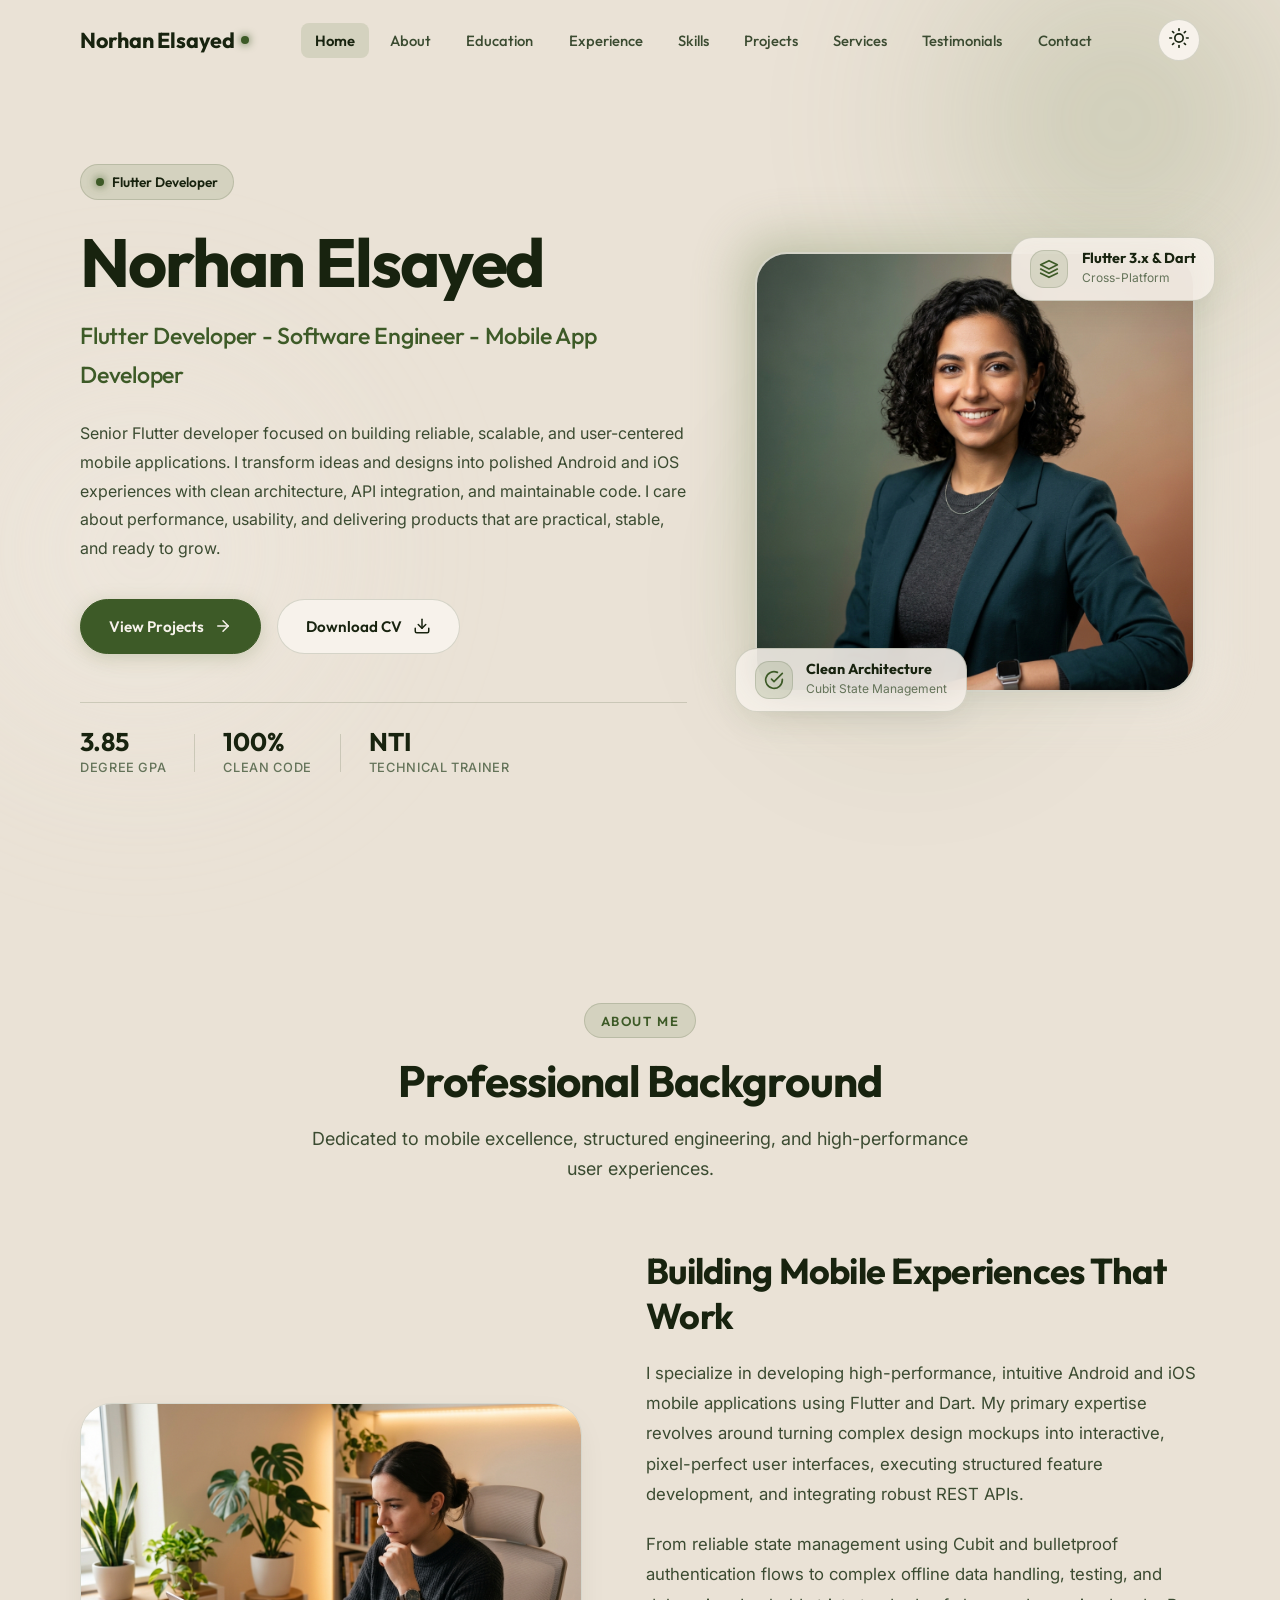
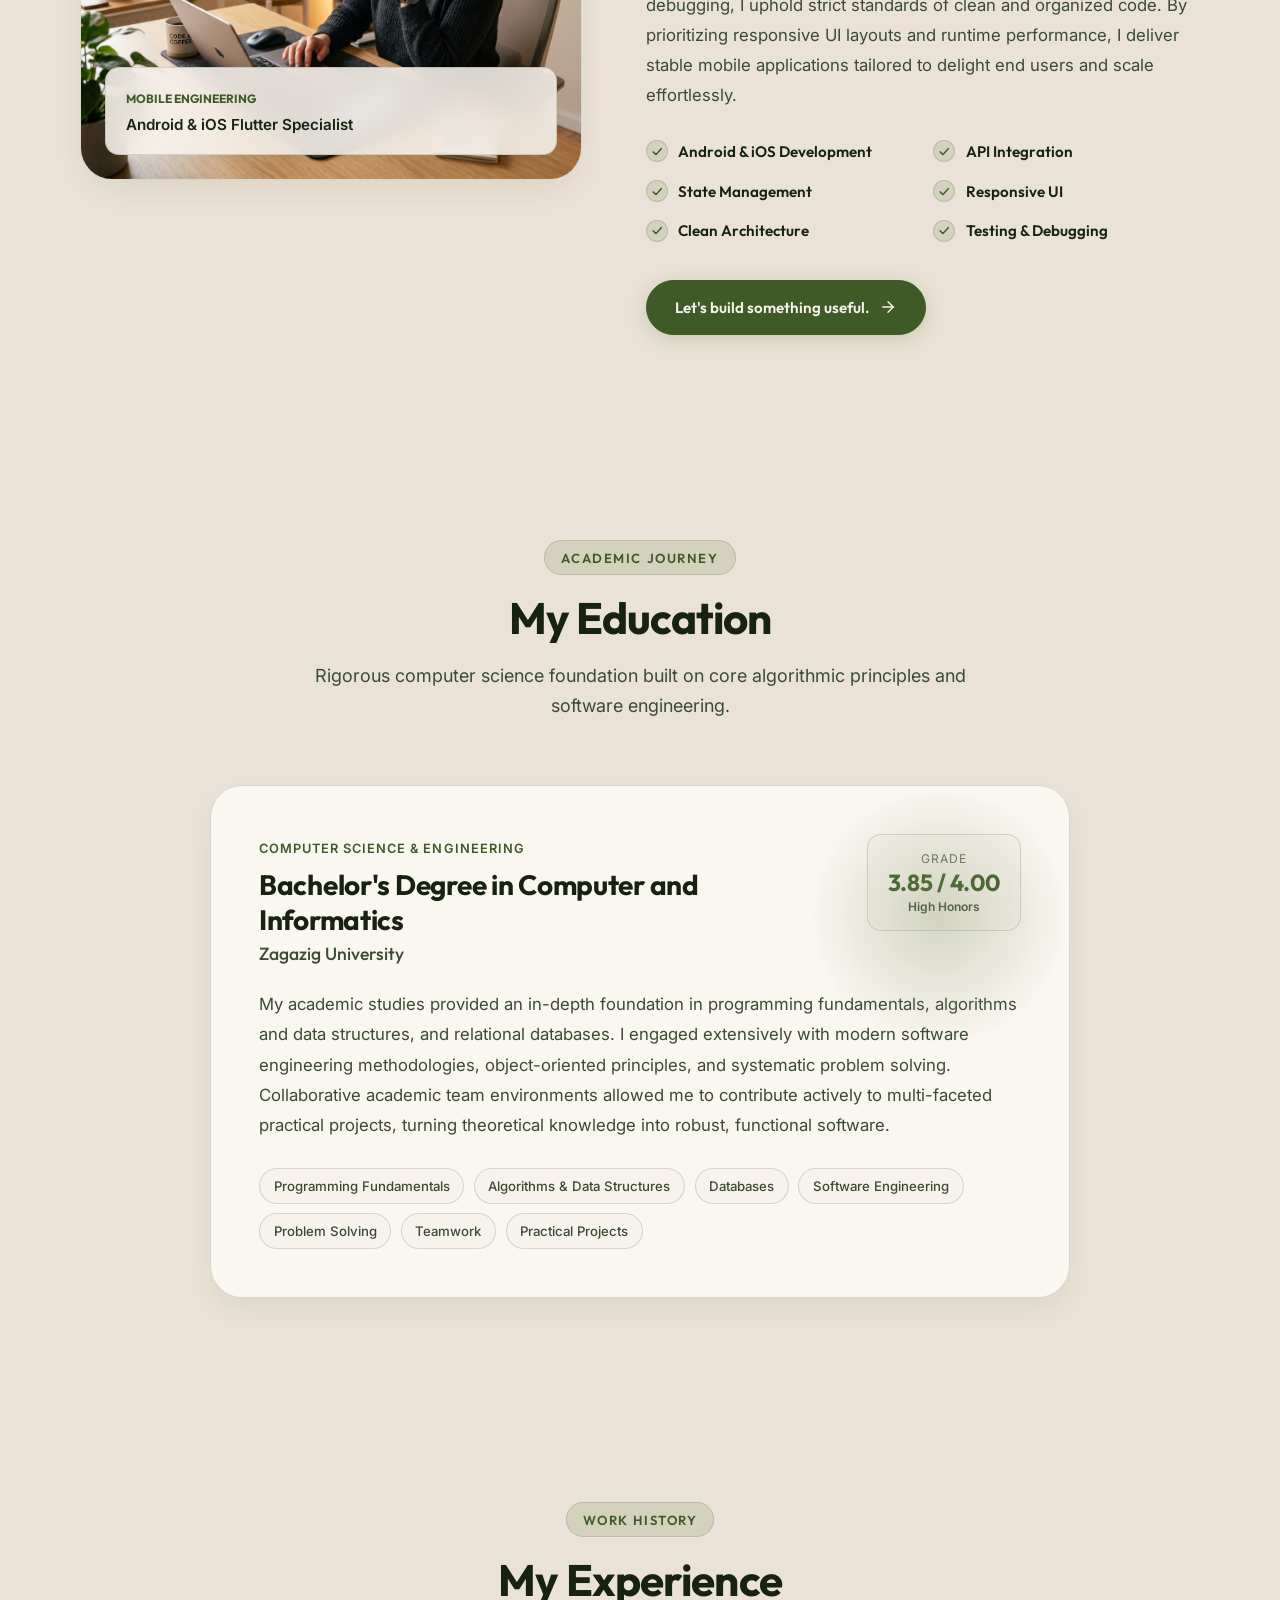
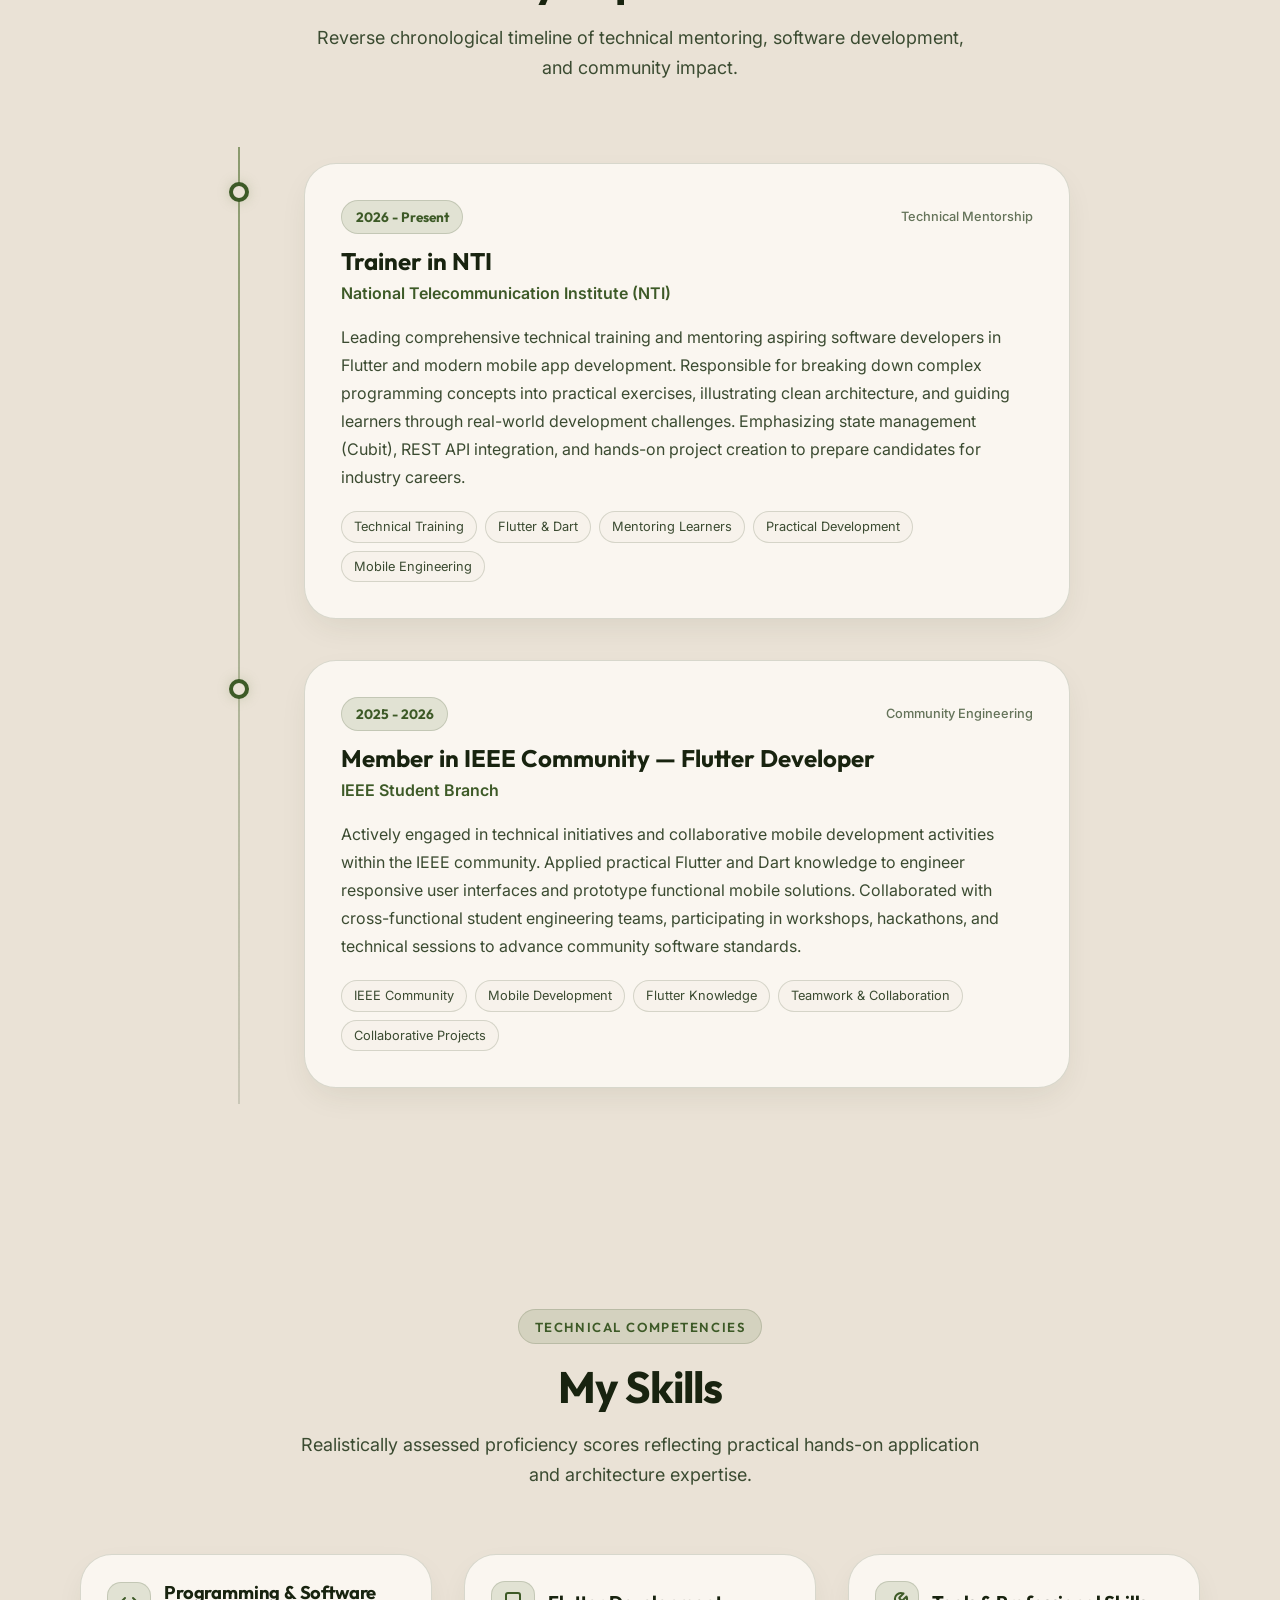
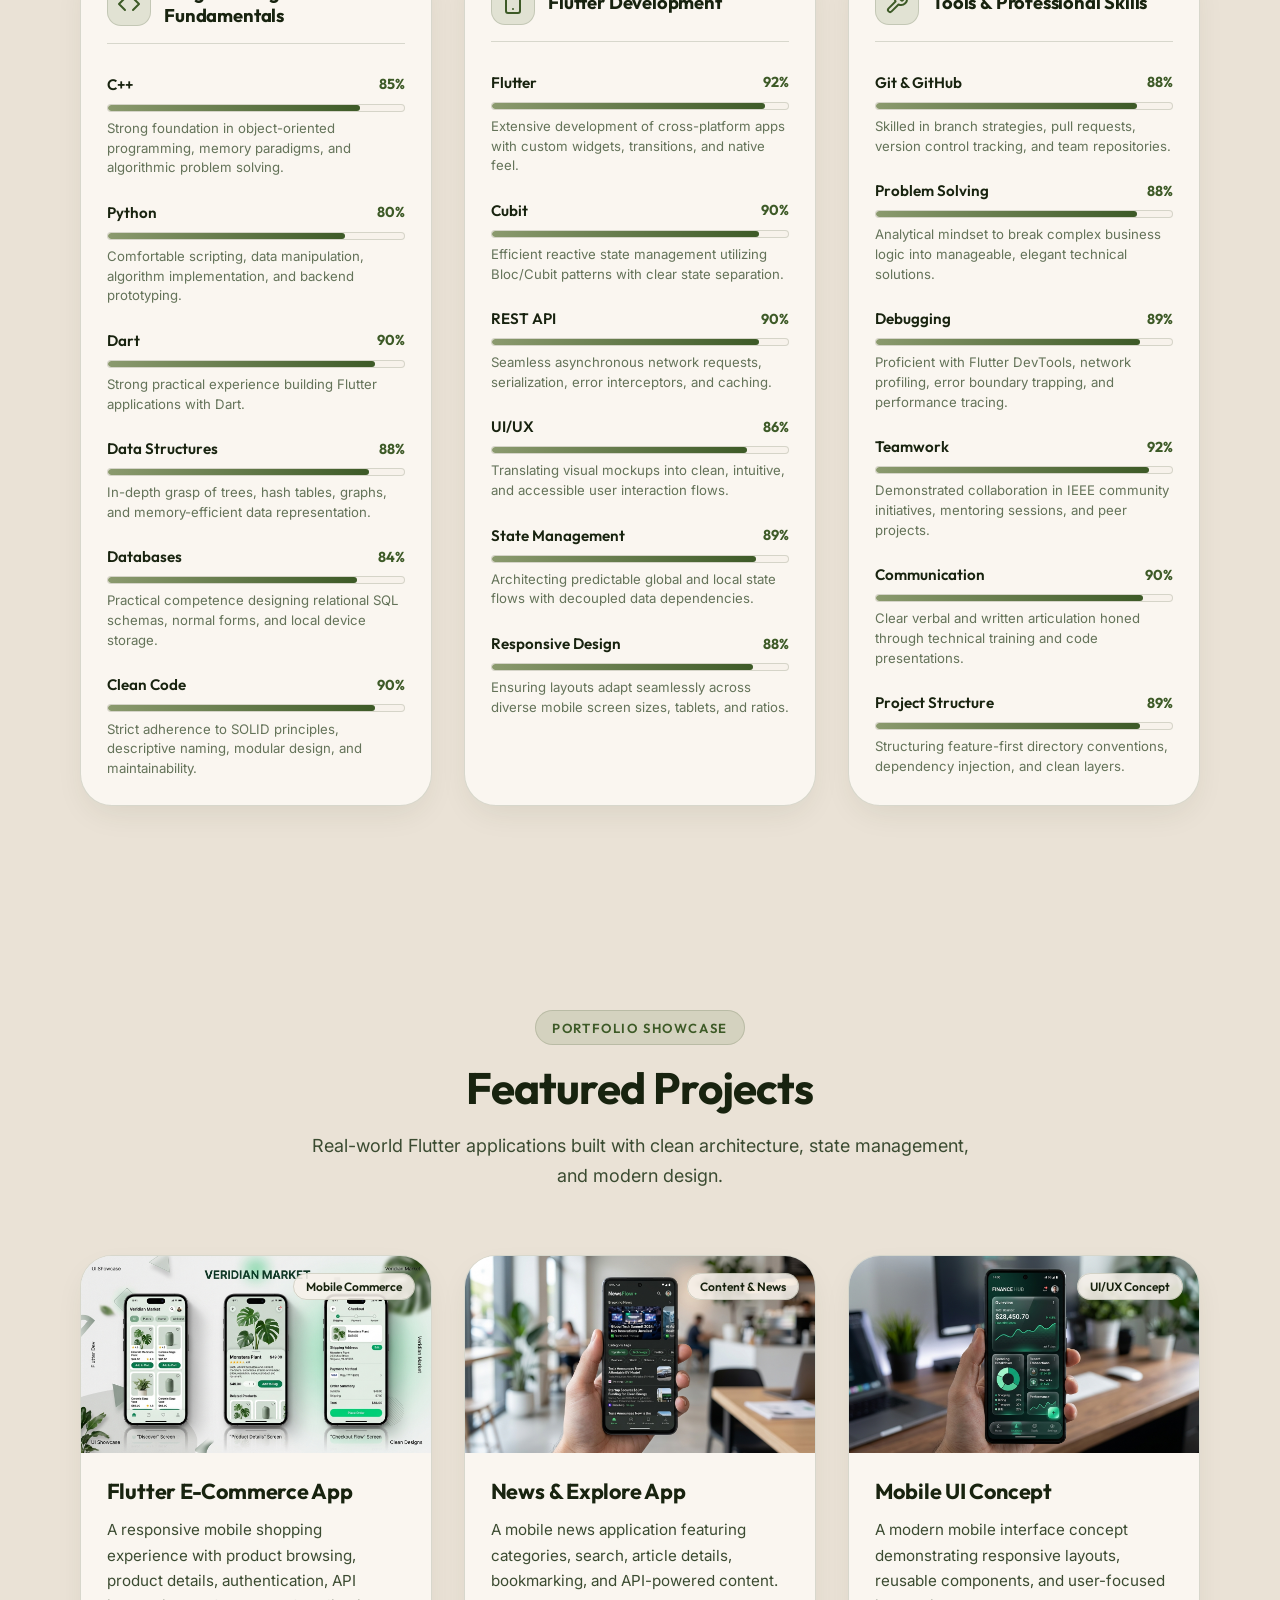
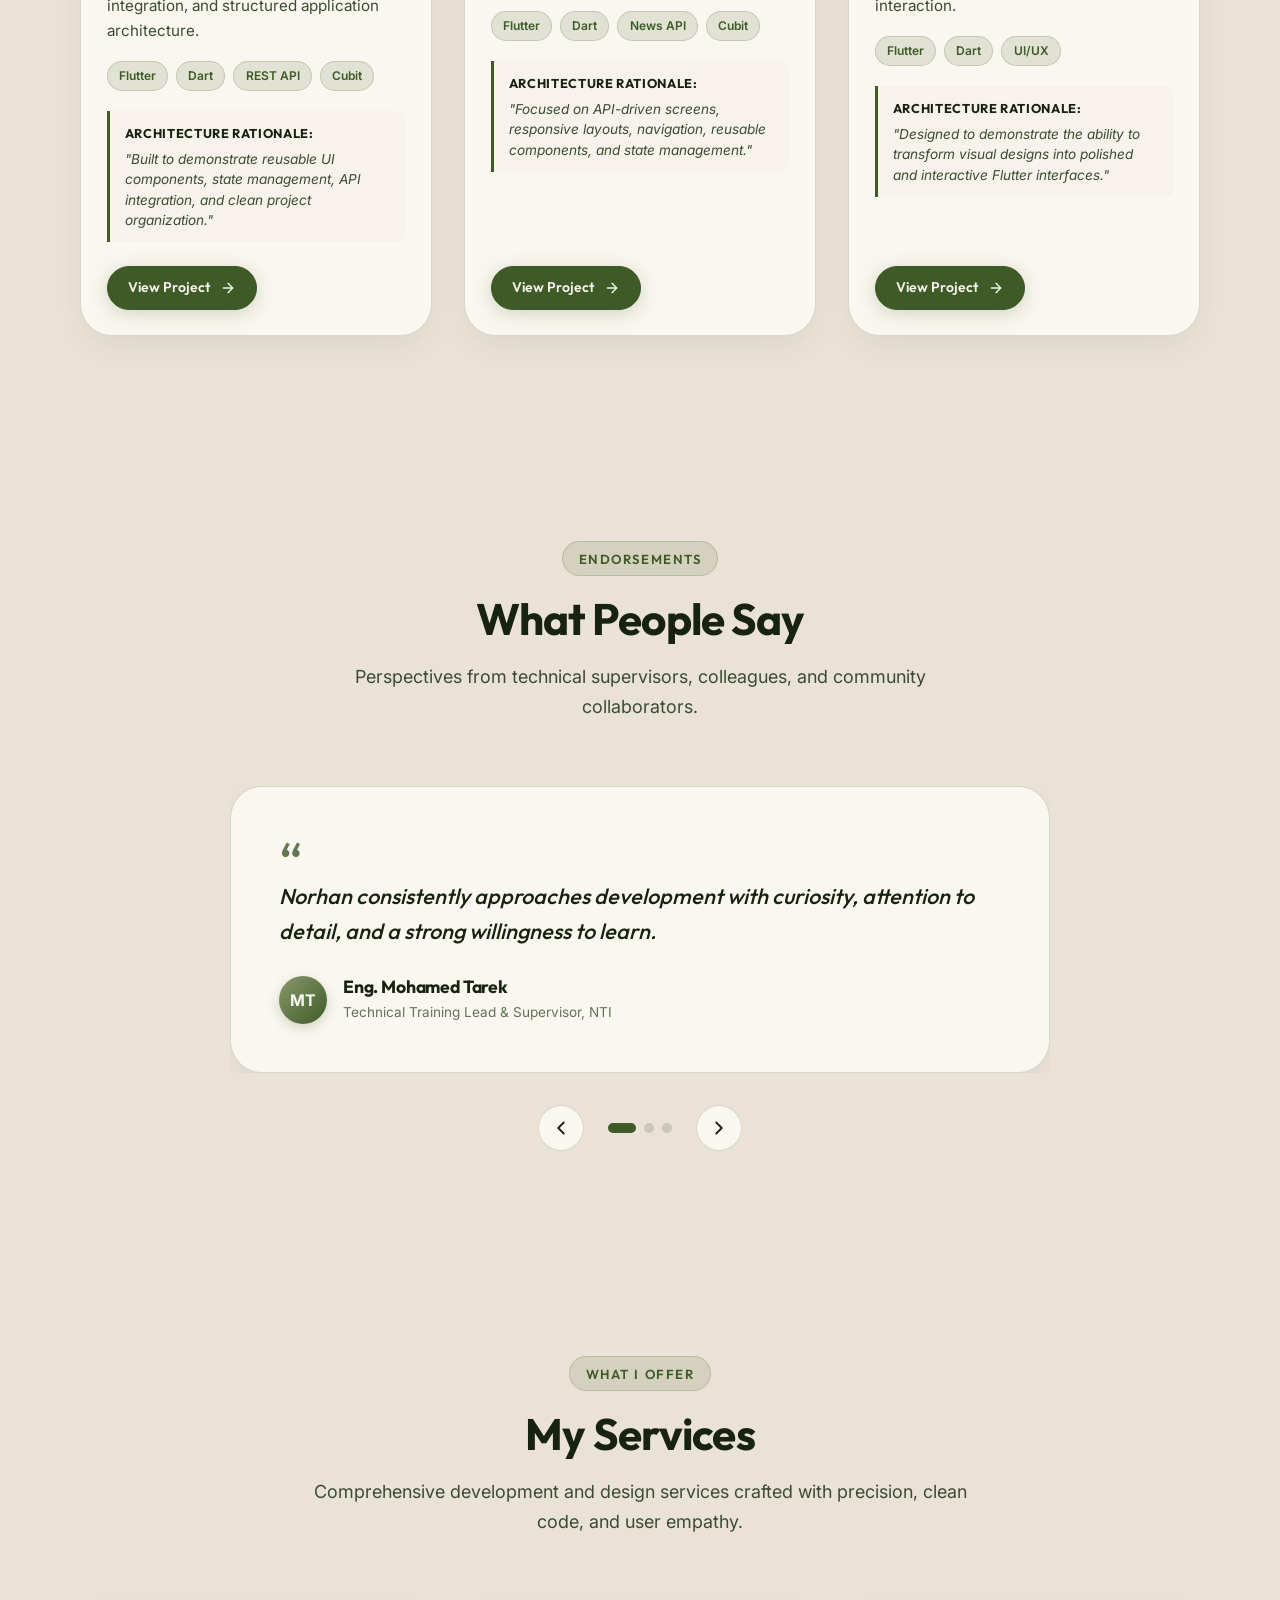
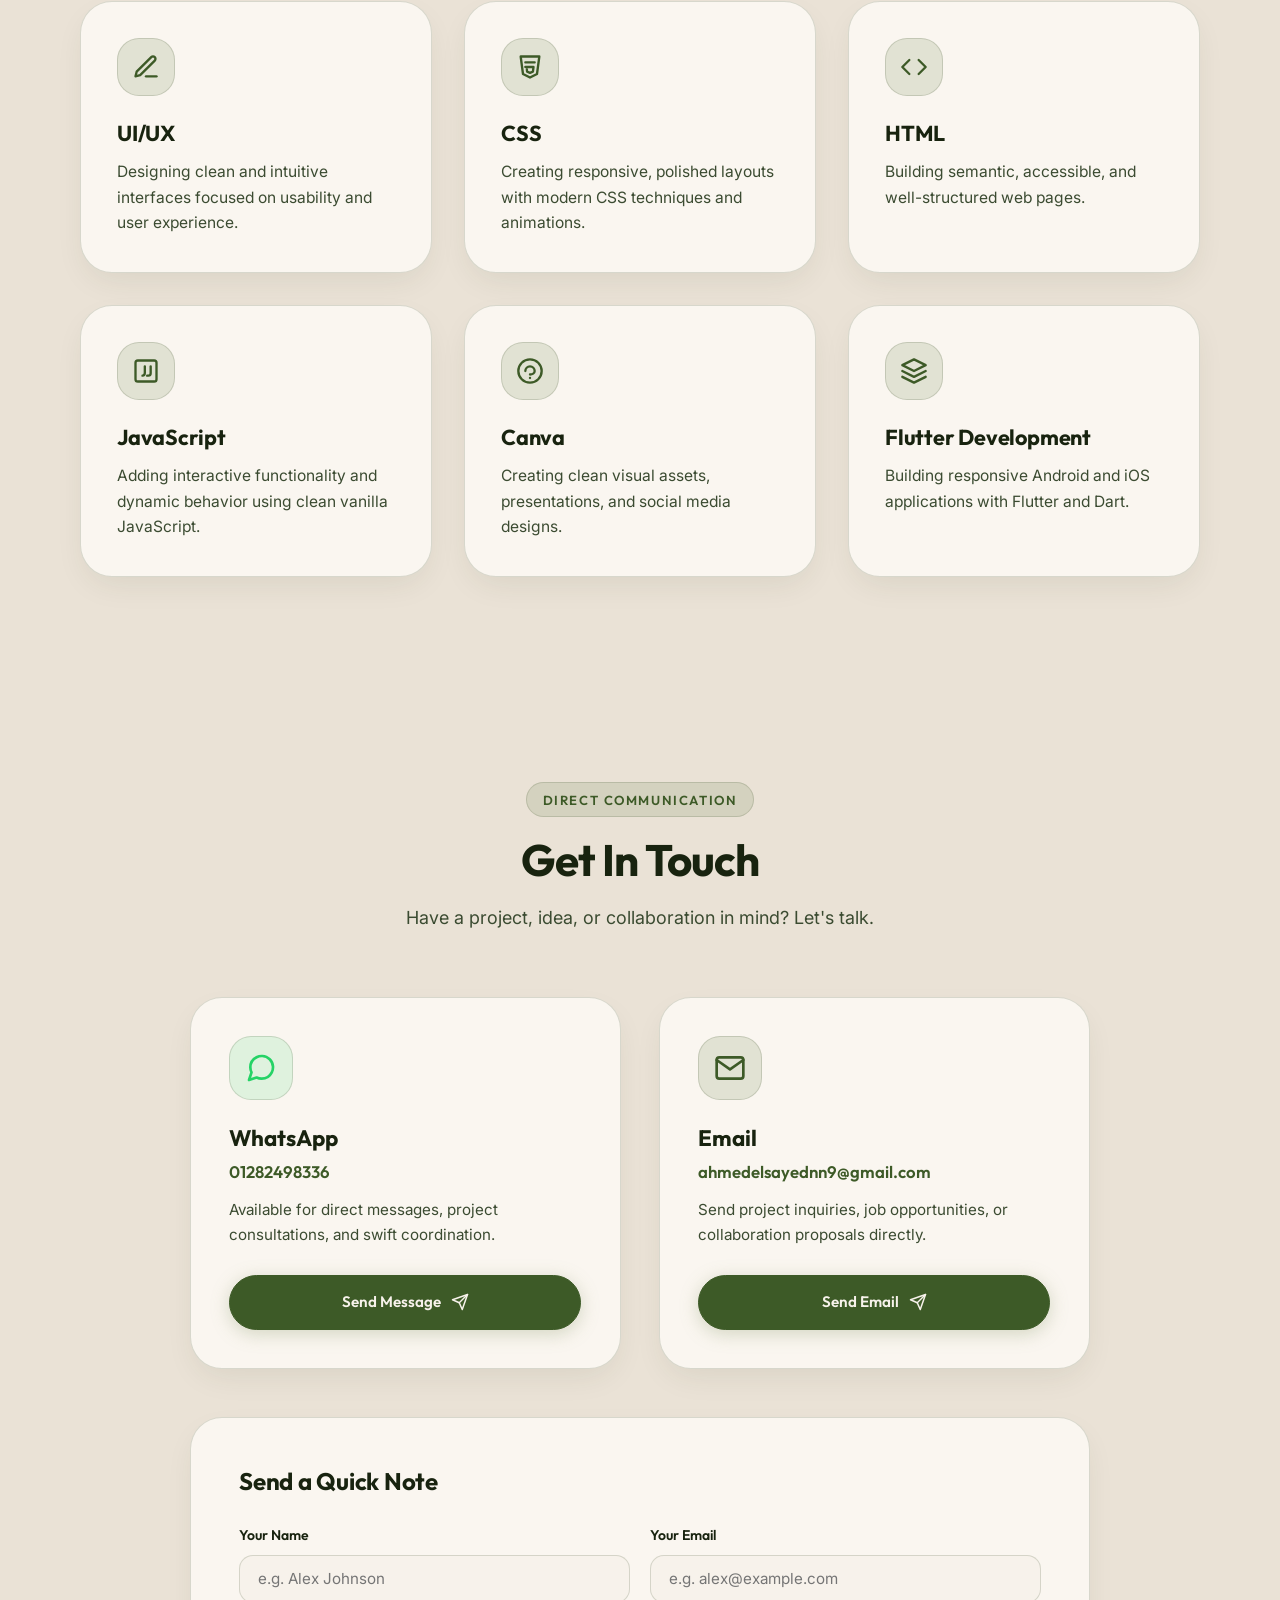
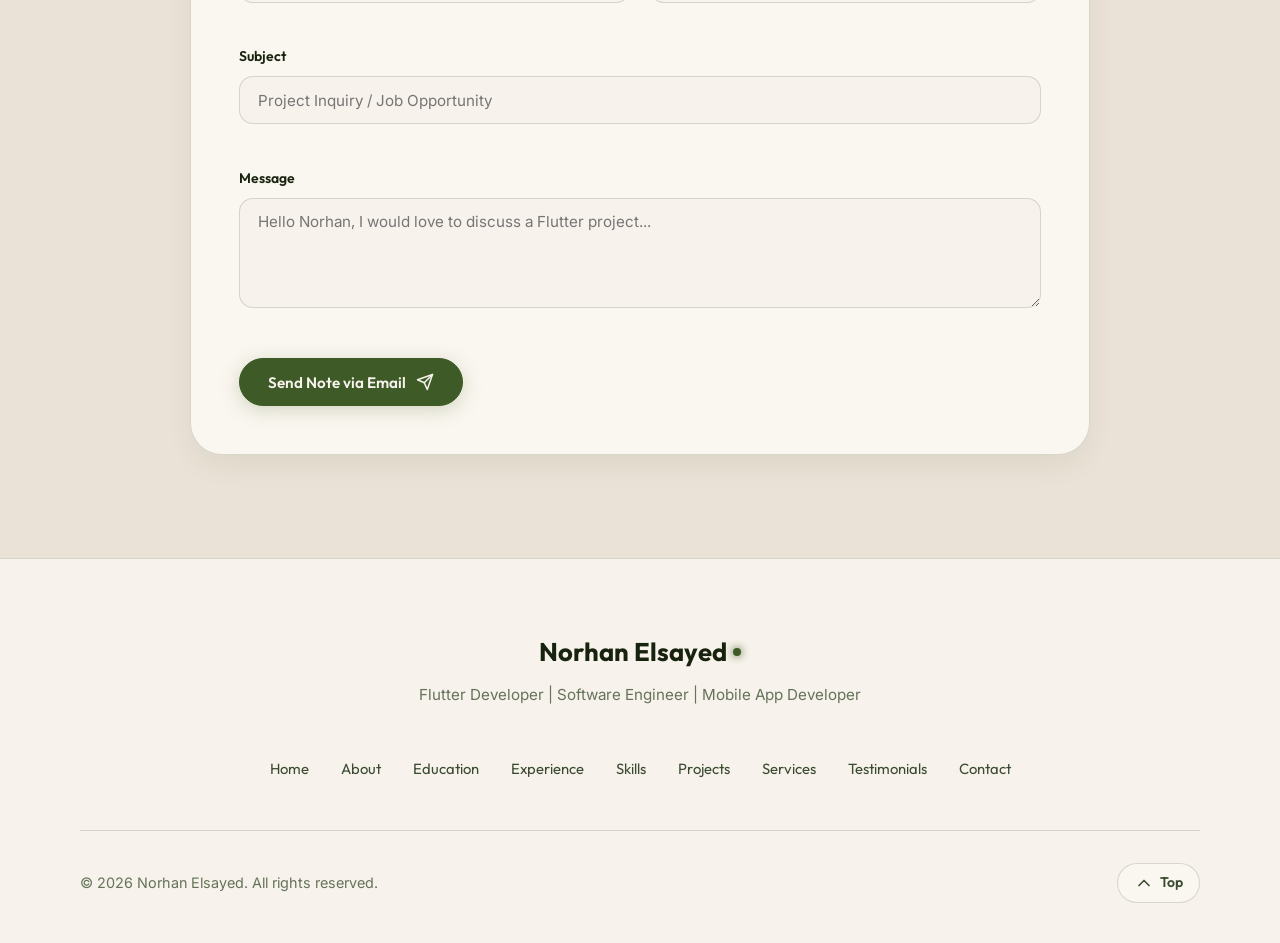
==== portfolio/index.html @ 7953910b "Add files via upload" ====
<!DOCTYPE html>
<html lang="en" data-theme="dark">
<head>
  <meta charset="UTF-8">
  <meta name="viewport" content="width=device-width, initial-scale=1.0">
  <meta name="description" content="Norhan Elsayed - Senior Flutter Developer, Software Engineer, and Mobile App Developer portfolio. Building reliable, scalable, and user-centered Android and iOS applications.">
  <meta name="keywords" content="Norhan Elsayed, Flutter Developer, Mobile App Developer, Software Engineer, Dart, Cubit, Android, iOS, Clean Architecture">
  <meta name="author" content="Norhan Elsayed">
  
  <title>Norhan Elsayed | Flutter Developer & Software Engineer</title>

  <!-- Google Fonts Preconnect & Stylesheet -->
  <link rel="preconnect" href="https://fonts.googleapis.com">
  <link rel="preconnect" href="https://fonts.gstatic.com" crossorigin>
  <link href="https://fonts.googleapis.com/css2?family=Outfit:wght@300;400;500;600;700;800&family=Inter:wght@300;400;500;600;700&display=swap" rel="stylesheet">

  <!-- Core Stylesheet -->
  <link rel="stylesheet" href="styles.css">
</head>
<body>
  <!-- Background Animated Decorative Elements -->
  <div class="bg-shape shape-1" aria-hidden="true"></div>
  <div class="bg-shape shape-2" aria-hidden="true"></div>
  <div class="bg-shape shape-3" aria-hidden="true"></div>

  <!-- Header / Navigation -->
  <header class="site-header" id="site-header">
    <div class="container nav-container">
      <a href="#home" class="logo" aria-label="Norhan Elsayed Homepage">
        <span class="logo-text">Norhan Elsayed</span>
        <span class="logo-dot" aria-hidden="true"></span>
      </a>

      <!-- Desktop & Mobile Navigation Links -->
      <nav id="primary-navigation" class="nav-menu" aria-label="Primary Navigation">
        <ul class="nav-list">
          <li class="nav-item"><a href="#home" class="nav-link active">Home</a></li>
          <li class="nav-item"><a href="#about" class="nav-link">About</a></li>
          <li class="nav-item"><a href="#education" class="nav-link">Education</a></li>
          <li class="nav-item"><a href="#experience" class="nav-link">Experience</a></li>
          <li class="nav-item"><a href="#skills" class="nav-link">Skills</a></li>
          <li class="nav-item"><a href="#projects" class="nav-link">Projects</a></li>
          <li class="nav-item"><a href="#services" class="nav-link">Services</a></li>
          <li class="nav-item"><a href="#testimonials" class="nav-link">Testimonials</a></li>
          <li class="nav-item"><a href="#contact" class="nav-link">Contact</a></li>
        </ul>
      </nav>

      <!-- Nav Action Controls -->
      <div class="nav-actions">
        <!-- Theme Toggle Button -->
        <button id="theme-toggle" class="theme-toggle-btn" aria-label="Switch to light mode" type="button">
          <span class="theme-icon sun-icon" aria-hidden="true">
            <svg width="20" height="20" viewBox="0 0 24 24" fill="none" stroke="currentColor" stroke-width="2" stroke-linecap="round" stroke-linejoin="round">
              <circle cx="12" cy="12" r="5"></circle>
              <line x1="12" y1="1" x2="12" y2="3"></line>
              <line x1="12" y1="21" x2="12" y2="23"></line>
              <line x1="4.22" y1="4.22" x2="5.64" y2="5.64"></line>
              <line x1="18.36" y1="18.36" x2="19.78" y2="19.78"></line>
              <line x1="1" y1="12" x2="3" y2="12"></line>
              <line x1="21" y1="12" x2="23" y2="12"></line>
              <line x1="4.22" y1="19.78" x2="5.64" y2="18.36"></line>
              <line x1="18.36" y1="5.64" x2="19.78" y2="4.22"></line>
            </svg>
          </span>
          <span class="theme-icon moon-icon" aria-hidden="true">
            <svg width="20" height="20" viewBox="0 0 24 24" fill="none" stroke="currentColor" stroke-width="2" stroke-linecap="round" stroke-linejoin="round">
              <path d="M21 12.79A9 9 0 1 1 11.21 3 7 7 0 0 0 21 12.79z"></path>
            </svg>
          </span>
        </button>

        <!-- Mobile Hamburger Button -->
        <button id="menu-toggle" class="menu-toggle-btn" aria-label="Toggle navigation menu" aria-expanded="false" aria-controls="primary-navigation" type="button">
          <span class="hamburger-bar"></span>
          <span class="hamburger-bar"></span>
          <span class="hamburger-bar"></span>
        </button>
      </div>
    </div>
  </header>

  <main id="main-content">
    <!-- ========================================== -->
    <!-- 4. HOME / HERO SECTION                     -->
    <!-- ========================================== -->
    <section id="home" class="hero-section section-padding">
      <div class="container hero-container">
        <!-- Left Hero Content -->
        <div class="hero-content reveal">
          <div class="badge-pill">
            <span class="badge-dot" aria-hidden="true"></span>
            <span>Flutter Developer</span>
          </div>

          <h1 class="hero-title">Norhan Elsayed</h1>

          <p class="hero-role">Flutter developer - software engineer - mobile app developer</p>

          <p class="hero-bio">
            Senior Flutter developer focused on building reliable, scalable, and user-centered mobile applications. I transform ideas and designs into polished Android and iOS experiences with clean architecture, API integration, and maintainable code. I care about performance, usability, and delivering products that are practical, stable, and ready to grow.
          </p>

          <div class="hero-actions">
            <a href="#projects" class="btn btn-primary">
              <span>View Projects</span>
              <svg width="18" height="18" viewBox="0 0 24 24" fill="none" stroke="currentColor" stroke-width="2" stroke-linecap="round" stroke-linejoin="round" aria-hidden="true">
                <line x1="5" y1="12" x2="19" y2="12"></line>
                <polyline points="12 5 19 12 12 19"></polyline>
              </svg>
            </a>
            <a href="assets/cv/Norhan-Elsayed-CV.pdf" download="Norhan-Elsayed-CV.pdf" class="btn btn-secondary">
              <span>Download CV</span>
              <svg width="18" height="18" viewBox="0 0 24 24" fill="none" stroke="currentColor" stroke-width="2" stroke-linecap="round" stroke-linejoin="round" aria-hidden="true">
                <path d="M21 15v4a2 2 0 0 1-2 2H5a2 2 0 0 1-2-2v-4"></path>
                <polyline points="7 10 12 15 17 10"></polyline>
                <line x1="12" y1="15" x2="12" y2="3"></line>
              </svg>
            </a>
          </div>

          <div class="hero-highlights">
            <div class="highlight-item">
              <span class="highlight-number">3.85</span>
              <span class="highlight-label">Degree GPA</span>
            </div>
            <div class="highlight-divider" aria-hidden="true"></div>
            <div class="highlight-item">
              <span class="highlight-number">100%</span>
              <span class="highlight-label">Clean Code</span>
            </div>
            <div class="highlight-divider" aria-hidden="true"></div>
            <div class="highlight-item">
              <span class="highlight-number">NTI</span>
              <span class="highlight-label">Technical Trainer</span>
            </div>
          </div>
        </div>

        <!-- Right Hero Visual -->
        <div class="hero-visual reveal">
          <div class="hero-image-wrapper">
            <div class="image-backdrop" aria-hidden="true"></div>
            <div class="image-frame">
              <img src="assets/images/profile-placeholder.jpg" alt="Portrait placeholder for Norhan Elsayed" class="hero-image" width="500" height="500" fetchpriority="high">
            </div>
            
            <!-- Floating Decorative Badges -->
            <div class="floating-badge badge-top-right">
              <div class="badge-icon-wrap" aria-hidden="true">
                <svg width="20" height="20" viewBox="0 0 24 24" fill="none" stroke="currentColor" stroke-width="2" stroke-linecap="round" stroke-linejoin="round">
                  <polygon points="12 2 2 7 12 12 22 7 12 2"></polygon>
                  <polyline points="2 17 12 22 22 17"></polyline>
                  <polyline points="2 12 12 17 22 12"></polyline>
                </svg>
              </div>
              <div>
                <strong>Flutter 3.x & Dart</strong>
                <span>Cross-Platform</span>
              </div>
            </div>

            <div class="floating-badge badge-bottom-left">
              <div class="badge-icon-wrap" aria-hidden="true">
                <svg width="20" height="20" viewBox="0 0 24 24" fill="none" stroke="currentColor" stroke-width="2" stroke-linecap="round" stroke-linejoin="round">
                  <path d="M22 11.08V12a10 10 0 1 1-5.93-9.14"></path>
                  <polyline points="22 4 12 14.01 9 11.01"></polyline>
                </svg>
              </div>
              <div>
                <strong>Clean Architecture</strong>
                <span>Cubit State Management</span>
              </div>
            </div>
          </div>
        </div>
      </div>
    </section>

    <!-- ========================================== -->
    <!-- 5. ABOUT SECTION                           -->
    <!-- ========================================== -->
    <section id="about" class="about-section section-padding">
      <div class="container">
        <div class="section-header reveal">
          <span class="section-tag">About Me</span>
          <h2 class="section-title">Professional Background</h2>
          <p class="section-subtitle">Dedicated to mobile excellence, structured engineering, and high-performance user experiences.</p>
        </div>

        <div class="about-grid">
          <!-- Left: About Image -->
          <div class="about-visual reveal">
            <div class="about-image-card">
              <img src="assets/images/about-placeholder.jpg" alt="Norhan Elsayed development environment and workspace setup" class="about-image" width="600" height="450" loading="lazy">
              <div class="about-overlay-stat">
                <span class="stat-badge">Mobile Engineering</span>
                <p>Android & iOS Flutter Specialist</p>
              </div>
            </div>
          </div>

          <!-- Right: About Details -->
          <div class="about-content reveal">
            <h3 class="about-heading">Building Mobile Experiences That Work</h3>
            
            <p class="about-text">
              I specialize in developing high-performance, intuitive Android and iOS mobile applications using Flutter and Dart. My primary expertise revolves around turning complex design mockups into interactive, pixel-perfect user interfaces, executing structured feature development, and integrating robust REST APIs.
            </p>
            <p class="about-text">
              From reliable state management using Cubit and bulletproof authentication flows to complex offline data handling, testing, and debugging, I uphold strict standards of clean and organized code. By prioritizing responsive UI layouts and runtime performance, I deliver stable mobile applications tailored to delight end users and scale effortlessly.
            </p>

            <!-- Highlights Checklist -->
            <ul class="highlight-checklist" aria-label="Core Engineering Competencies">
              <li class="checklist-item">
                <span class="check-icon" aria-hidden="true">&#10003;</span>
                <span>Android & iOS Development</span>
              </li>
              <li class="checklist-item">
                <span class="check-icon" aria-hidden="true">&#10003;</span>
                <span>API Integration</span>
              </li>
              <li class="checklist-item">
                <span class="check-icon" aria-hidden="true">&#10003;</span>
                <span>State Management</span>
              </li>
              <li class="checklist-item">
                <span class="check-icon" aria-hidden="true">&#10003;</span>
                <span>Responsive UI</span>
              </li>
              <li class="checklist-item">
                <span class="check-icon" aria-hidden="true">&#10003;</span>
                <span>Clean Architecture</span>
              </li>
              <li class="checklist-item">
                <span class="check-icon" aria-hidden="true">&#10003;</span>
                <span>Testing & Debugging</span>
              </li>
            </ul>

            <div class="about-cta-wrapper">
              <a href="#contact" class="btn btn-primary">
                <span>Let's build something useful.</span>
                <svg width="18" height="18" viewBox="0 0 24 24" fill="none" stroke="currentColor" stroke-width="2" stroke-linecap="round" stroke-linejoin="round" aria-hidden="true">
                  <line x1="5" y1="12" x2="19" y2="12"></line>
                  <polyline points="12 5 19 12 12 19"></polyline>
                </svg>
              </a>
            </div>
          </div>
        </div>
      </div>
    </section>

    <!-- ========================================== -->
    <!-- 6. EDUCATION SECTION                       -->
    <!-- ========================================== -->
    <section id="education" class="education-section section-padding">
      <div class="container">
        <div class="section-header reveal">
          <span class="section-tag">Academic Journey</span>
          <h2 class="section-title">My Education</h2>
          <p class="section-subtitle">Rigorous computer science foundation built on core algorithmic principles and software engineering.</p>
        </div>

        <div class="timeline-wrapper reveal">
          <div class="education-card">
            <div class="card-glow" aria-hidden="true"></div>
            
            <div class="education-top">
              <div class="education-meta">
                <span class="edu-badge">Computer Science & Engineering</span>
                <h3 class="edu-degree">Bachelor's Degree in Computer and Informatics</h3>
                <h4 class="edu-school">Zagazig University</h4>
              </div>
              <div class="edu-grade-box">
                <span class="grade-label">Grade</span>
                <span class="grade-val">3.85 / 4.00</span>
                <span class="grade-status">High Honors</span>
              </div>
            </div>

            <div class="edu-description">
              <p>
                My academic studies provided an in-depth foundation in programming fundamentals, algorithms and data structures, and relational databases. I engaged extensively with modern software engineering methodologies, object-oriented principles, and systematic problem solving. Collaborative academic team environments allowed me to contribute actively to multi-faceted practical projects, turning theoretical knowledge into robust, functional software.
              </p>
            </div>

            <div class="edu-tags">
              <span class="edu-tag">Programming Fundamentals</span>
              <span class="edu-tag">Algorithms & Data Structures</span>
              <span class="edu-tag">Databases</span>
              <span class="edu-tag">Software Engineering</span>
              <span class="edu-tag">Problem Solving</span>
              <span class="edu-tag">Teamwork</span>
              <span class="edu-tag">Practical Projects</span>
            </div>
          </div>
        </div>
      </div>
    </section>

    <!-- ========================================== -->
    <!-- 7. EXPERIENCE SECTION                      -->
    <!-- ========================================== -->
    <section id="experience" class="experience-section section-padding">
      <div class="container">
        <div class="section-header reveal">
          <span class="section-tag">Work History</span>
          <h2 class="section-title">My Experience</h2>
          <p class="section-subtitle">Reverse chronological timeline of technical mentoring, software development, and community impact.</p>
        </div>

        <!-- Vertical Timeline -->
        <div class="timeline-container">
          <div class="timeline-line" aria-hidden="true"></div>

          <!-- Experience 1 (2026 - Present) -->
          <article class="timeline-item reveal">
            <div class="timeline-marker" aria-hidden="true">
              <div class="marker-dot"></div>
            </div>
            <div class="timeline-content card">
              <div class="timeline-header">
                <div class="time-period">2026 - Present</div>
                <span class="role-badge">Technical Mentorship</span>
              </div>
              <h3 class="experience-title">Trainer in NTI</h3>
              <div class="experience-org">National Telecommunication Institute (NTI)</div>
              <p class="experience-description">
                Leading comprehensive technical training and mentoring aspiring software developers in Flutter and modern mobile app development. Responsible for breaking down complex programming concepts into practical exercises, illustrating clean architecture, and guiding learners through real-world development challenges. Emphasizing state management (Cubit), REST API integration, and hands-on project creation to prepare candidates for industry careers.
              </p>
              <div class="experience-tags">
                <span class="exp-tag">Technical Training</span>
                <span class="exp-tag">Flutter & Dart</span>
                <span class="exp-tag">Mentoring Learners</span>
                <span class="exp-tag">Practical Development</span>
                <span class="exp-tag">Mobile Engineering</span>
              </div>
            </div>
          </article>

          <!-- Experience 2 (2025 - 2026) -->
          <article class="timeline-item reveal">
            <div class="timeline-marker" aria-hidden="true">
              <div class="marker-dot"></div>
            </div>
            <div class="timeline-content card">
              <div class="timeline-header">
                <div class="time-period">2025 - 2026</div>
                <span class="role-badge">Community Engineering</span>
              </div>
              <h3 class="experience-title">Member in IEEE Community — Flutter Developer</h3>
              <div class="experience-org">IEEE Student Branch</div>
              <p class="experience-description">
                Actively engaged in technical initiatives and collaborative mobile development activities within the IEEE community. Applied practical Flutter and Dart knowledge to engineer responsive user interfaces and prototype functional mobile solutions. Collaborated with cross-functional student engineering teams, participating in workshops, hackathons, and technical sessions to advance community software standards.
              </p>
              <div class="experience-tags">
                <span class="exp-tag">IEEE Community</span>
                <span class="exp-tag">Mobile Development</span>
                <span class="exp-tag">Flutter Knowledge</span>
                <span class="exp-tag">Teamwork & Collaboration</span>
                <span class="exp-tag">Collaborative Projects</span>
              </div>
            </div>
          </article>
        </div>
      </div>
    </section>

    <!-- ========================================== -->
    <!-- 8. SKILLS SECTION                          -->
    <!-- ========================================== -->
    <section id="skills" class="skills-section section-padding">
      <div class="container">
        <div class="section-header reveal">
          <span class="section-tag">Technical Competencies</span>
          <h2 class="section-title">My Skills</h2>
          <p class="section-subtitle">Realistically assessed proficiency scores reflecting practical hands-on application and architecture expertise.</p>
        </div>

        <div class="skills-grid">
          <!-- CATEGORY 1: Programming & Software Fundamentals -->
          <div class="skills-category-card reveal">
            <div class="category-header">
              <div class="cat-icon" aria-hidden="true">
                <svg width="24" height="24" viewBox="0 0 24 24" fill="none" stroke="currentColor" stroke-width="2" stroke-linecap="round" stroke-linejoin="round">
                  <polyline points="16 18 22 12 16 6"></polyline>
                  <polyline points="8 6 2 12 8 18"></polyline>
                </svg>
              </div>
              <h3 class="category-title">Programming & Software Fundamentals</h3>
            </div>

            <div class="skills-list">
              <!-- C++ -->
              <div class="skill-item">
                <div class="skill-info">
                  <span class="skill-name">C++</span>
                  <span class="skill-percentage">85%</span>
                </div>
                <div class="progress-track" role="progressbar" aria-valuenow="85" aria-valuemin="0" aria-valuemax="100" aria-label="C++ proficiency">
                  <div class="progress-fill" data-progress="85%"></div>
                </div>
                <p class="skill-rationale">Strong foundation in object-oriented programming, memory paradigms, and algorithmic problem solving.</p>
              </div>

              <!-- Python -->
              <div class="skill-item">
                <div class="skill-info">
                  <span class="skill-name">Python</span>
                  <span class="skill-percentage">80%</span>
                </div>
                <div class="progress-track" role="progressbar" aria-valuenow="80" aria-valuemin="0" aria-valuemax="100" aria-label="Python proficiency">
                  <div class="progress-fill" data-progress="80%"></div>
                </div>
                <p class="skill-rationale">Comfortable scripting, data manipulation, algorithm implementation, and backend prototyping.</p>
              </div>

              <!-- Dart -->
              <div class="skill-item">
                <div class="skill-info">
                  <span class="skill-name">Dart</span>
                  <span class="skill-percentage">90%</span>
                </div>
                <div class="progress-track" role="progressbar" aria-valuenow="90" aria-valuemin="0" aria-valuemax="100" aria-label="Dart proficiency">
                  <div class="progress-fill" data-progress="90%"></div>
                </div>
                <p class="skill-rationale">Strong practical experience building Flutter applications with Dart.</p>
              </div>

              <!-- Data Structures -->
              <div class="skill-item">
                <div class="skill-info">
                  <span class="skill-name">Data Structures</span>
                  <span class="skill-percentage">88%</span>
                </div>
                <div class="progress-track" role="progressbar" aria-valuenow="88" aria-valuemin="0" aria-valuemax="100" aria-label="Data Structures proficiency">
                  <div class="progress-fill" data-progress="88%"></div>
                </div>
                <p class="skill-rationale">In-depth grasp of trees, hash tables, graphs, and memory-efficient data representation.</p>
              </div>

              <!-- Databases -->
              <div class="skill-item">
                <div class="skill-info">
                  <span class="skill-name">Databases</span>
                  <span class="skill-percentage">84%</span>
                </div>
                <div class="progress-track" role="progressbar" aria-valuenow="84" aria-valuemin="0" aria-valuemax="100" aria-label="Databases proficiency">
                  <div class="progress-fill" data-progress="84%"></div>
                </div>
                <p class="skill-rationale">Practical competence designing relational SQL schemas, normal forms, and local device storage.</p>
              </div>

              <!-- Clean Code -->
              <div class="skill-item">
                <div class="skill-info">
                  <span class="skill-name">Clean Code</span>
                  <span class="skill-percentage">90%</span>
                </div>
                <div class="progress-track" role="progressbar" aria-valuenow="90" aria-valuemin="0" aria-valuemax="100" aria-label="Clean Code proficiency">
                  <div class="progress-fill" data-progress="90%"></div>
                </div>
                <p class="skill-rationale">Strict adherence to SOLID principles, descriptive naming, modular design, and maintainability.</p>
              </div>
            </div>
          </div>

          <!-- CATEGORY 2: Flutter Development -->
          <div class="skills-category-card reveal">
            <div class="category-header">
              <div class="cat-icon" aria-hidden="true">
                <svg width="24" height="24" viewBox="0 0 24 24" fill="none" stroke="currentColor" stroke-width="2" stroke-linecap="round" stroke-linejoin="round">
                  <rect x="5" y="2" width="14" height="20" rx="2" ry="2"></rect>
                  <line x1="12" y1="18" x2="12.01" y2="18"></line>
                </svg>
              </div>
              <h3 class="category-title">Flutter Development</h3>
            </div>

            <div class="skills-list">
              <!-- Flutter -->
              <div class="skill-item">
                <div class="skill-info">
                  <span class="skill-name">Flutter</span>
                  <span class="skill-percentage">92%</span>
                </div>
                <div class="progress-track" role="progressbar" aria-valuenow="92" aria-valuemin="0" aria-valuemax="100" aria-label="Flutter proficiency">
                  <div class="progress-fill" data-progress="92%"></div>
                </div>
                <p class="skill-rationale">Extensive development of cross-platform apps with custom widgets, transitions, and native feel.</p>
              </div>

              <!-- Cubit -->
              <div class="skill-item">
                <div class="skill-info">
                  <span class="skill-name">Cubit</span>
                  <span class="skill-percentage">90%</span>
                </div>
                <div class="progress-track" role="progressbar" aria-valuenow="90" aria-valuemin="0" aria-valuemax="100" aria-label="Cubit proficiency">
                  <div class="progress-fill" data-progress="90%"></div>
                </div>
                <p class="skill-rationale">Efficient reactive state management utilizing Bloc/Cubit patterns with clear state separation.</p>
              </div>

              <!-- REST API -->
              <div class="skill-item">
                <div class="skill-info">
                  <span class="skill-name">REST API</span>
                  <span class="skill-percentage">90%</span>
                </div>
                <div class="progress-track" role="progressbar" aria-valuenow="90" aria-valuemin="0" aria-valuemax="100" aria-label="REST API proficiency">
                  <div class="progress-fill" data-progress="90%"></div>
                </div>
                <p class="skill-rationale">Seamless asynchronous network requests, serialization, error interceptors, and caching.</p>
              </div>

              <!-- UI/UX -->
              <div class="skill-item">
                <div class="skill-info">
                  <span class="skill-name">UI/UX</span>
                  <span class="skill-percentage">86%</span>
                </div>
                <div class="progress-track" role="progressbar" aria-valuenow="86" aria-valuemin="0" aria-valuemax="100" aria-label="UI/UX proficiency">
                  <div class="progress-fill" data-progress="86%"></div>
                </div>
                <p class="skill-rationale">Translating visual mockups into clean, intuitive, and accessible user interaction flows.</p>
              </div>

              <!-- State Management -->
              <div class="skill-item">
                <div class="skill-info">
                  <span class="skill-name">State Management</span>
                  <span class="skill-percentage">89%</span>
                </div>
                <div class="progress-track" role="progressbar" aria-valuenow="89" aria-valuemin="0" aria-valuemax="100" aria-label="State Management proficiency">
                  <div class="progress-fill" data-progress="89%"></div>
                </div>
                <p class="skill-rationale">Architecting predictable global and local state flows with decoupled data dependencies.</p>
              </div>

              <!-- Responsive Design -->
              <div class="skill-item">
                <div class="skill-info">
                  <span class="skill-name">Responsive Design</span>
                  <span class="skill-percentage">88%</span>
                </div>
                <div class="progress-track" role="progressbar" aria-valuenow="88" aria-valuemin="0" aria-valuemax="100" aria-label="Responsive Design proficiency">
                  <div class="progress-fill" data-progress="88%"></div>
                </div>
                <p class="skill-rationale">Ensuring layouts adapt seamlessly across diverse mobile screen sizes, tablets, and ratios.</p>
              </div>
            </div>
          </div>

          <!-- CATEGORY 3: Tools & Professional Skills -->
          <div class="skills-category-card reveal">
            <div class="category-header">
              <div class="cat-icon" aria-hidden="true">
                <svg width="24" height="24" viewBox="0 0 24 24" fill="none" stroke="currentColor" stroke-width="2" stroke-linecap="round" stroke-linejoin="round">
                  <path d="M14.7 6.3a1 1 0 0 0 0 1.4l1.6 1.6a1 1 0 0 0 1.4 0l3.77-3.77a6 6 0 0 1-7.94 7.94l-6.91 6.91a2.12 2.12 0 0 1-3-3l6.91-6.91a6 6 0 0 1 7.94-7.94l-3.76 3.76z"></path>
                </svg>
              </div>
              <h3 class="category-title">Tools & Professional Skills</h3>
            </div>

            <div class="skills-list">
              <!-- Git & GitHub -->
              <div class="skill-item">
                <div class="skill-info">
                  <span class="skill-name">Git & GitHub</span>
                  <span class="skill-percentage">88%</span>
                </div>
                <div class="progress-track" role="progressbar" aria-valuenow="88" aria-valuemin="0" aria-valuemax="100" aria-label="Git and GitHub proficiency">
                  <div class="progress-fill" data-progress="88%"></div>
                </div>
                <p class="skill-rationale">Skilled in branch strategies, pull requests, version control tracking, and team repositories.</p>
              </div>

              <!-- Problem Solving -->
              <div class="skill-item">
                <div class="skill-info">
                  <span class="skill-name">Problem Solving</span>
                  <span class="skill-percentage">88%</span>
                </div>
                <div class="progress-track" role="progressbar" aria-valuenow="88" aria-valuemin="0" aria-valuemax="100" aria-label="Problem Solving proficiency">
                  <div class="progress-fill" data-progress="88%"></div>
                </div>
                <p class="skill-rationale">Analytical mindset to break complex business logic into manageable, elegant technical solutions.</p>
              </div>

              <!-- Debugging -->
              <div class="skill-item">
                <div class="skill-info">
                  <span class="skill-name">Debugging</span>
                  <span class="skill-percentage">89%</span>
                </div>
                <div class="progress-track" role="progressbar" aria-valuenow="89" aria-valuemin="0" aria-valuemax="100" aria-label="Debugging proficiency">
                  <div class="progress-fill" data-progress="89%"></div>
                </div>
                <p class="skill-rationale">Proficient with Flutter DevTools, network profiling, error boundary trapping, and performance tracing.</p>
              </div>

              <!-- Teamwork -->
              <div class="skill-item">
                <div class="skill-info">
                  <span class="skill-name">Teamwork</span>
                  <span class="skill-percentage">92%</span>
                </div>
                <div class="progress-track" role="progressbar" aria-valuenow="92" aria-valuemin="0" aria-valuemax="100" aria-label="Teamwork proficiency">
                  <div class="progress-fill" data-progress="92%"></div>
                </div>
                <p class="skill-rationale">Demonstrated collaboration in IEEE community initiatives, mentoring sessions, and peer projects.</p>
              </div>

              <!-- Communication -->
              <div class="skill-item">
                <div class="skill-info">
                  <span class="skill-name">Communication</span>
                  <span class="skill-percentage">90%</span>
                </div>
                <div class="progress-track" role="progressbar" aria-valuenow="90" aria-valuemin="0" aria-valuemax="100" aria-label="Communication proficiency">
                  <div class="progress-fill" data-progress="90%"></div>
                </div>
                <p class="skill-rationale">Clear verbal and written articulation honed through technical training and code presentations.</p>
              </div>

              <!-- Project Structure -->
              <div class="skill-item">
                <div class="skill-info">
                  <span class="skill-name">Project Structure</span>
                  <span class="skill-percentage">89%</span>
                </div>
                <div class="progress-track" role="progressbar" aria-valuenow="89" aria-valuemin="0" aria-valuemax="100" aria-label="Project Structure proficiency">
                  <div class="progress-fill" data-progress="89%"></div>
                </div>
                <p class="skill-rationale">Structuring feature-first directory conventions, dependency injection, and clean layers.</p>
              </div>
            </div>
          </div>
        </div>
      </div>
    </section>

    <!-- ========================================== -->
    <!-- 9. FEATURED PROJECTS                       -->
    <!-- ========================================== -->
    <section id="projects" class="projects-section section-padding">
      <div class="container">
        <div class="section-header reveal">
          <span class="section-tag">Portfolio Showcase</span>
          <h2 class="section-title">Featured Projects</h2>
          <p class="section-subtitle">Real-world Flutter applications built with clean architecture, state management, and modern design.</p>
        </div>

        <div class="projects-grid">
          <!-- Project 1 -->
          <article class="project-card reveal">
            <div class="project-image-container">
              <img src="assets/images/project-1.jpg" alt="Preview screenshot of Flutter E-Commerce App" class="project-image" width="600" height="340" loading="lazy">
              <div class="project-overlay">
                <span class="overlay-badge">Mobile Commerce</span>
              </div>
            </div>

            <div class="project-body">
              <h3 class="project-title">Flutter E-Commerce App</h3>
              
              <p class="project-description">
                A responsive mobile shopping experience with product browsing, product details, authentication, API integration, and structured application architecture.
              </p>

              <div class="tech-stack-badges" aria-label="Technologies used">
                <span class="tech-badge">Flutter</span>
                <span class="tech-badge">Dart</span>
                <span class="tech-badge">REST API</span>
                <span class="tech-badge">Cubit</span>
              </div>

              <div class="project-justification">
                <strong>Architecture Rationale:</strong>
                <p>"Built to demonstrate reusable UI components, state management, API integration, and clean project organization."</p>
              </div>

              <div class="project-footer">
                <a href="#projects" class="btn btn-primary btn-sm" aria-label="View Flutter E-Commerce App details">
                  <span>View Project</span>
                  <svg width="16" height="16" viewBox="0 0 24 24" fill="none" stroke="currentColor" stroke-width="2" stroke-linecap="round" stroke-linejoin="round" aria-hidden="true">
                    <line x1="5" y1="12" x2="19" y2="12"></line>
                    <polyline points="12 5 19 12 12 19"></polyline>
                  </svg>
                </a>
              </div>
            </div>
          </article>

          <!-- Project 2 -->
          <article class="project-card reveal">
            <div class="project-image-container">
              <img src="assets/images/project-2.jpg" alt="Preview screenshot of News and Explore App" class="project-image" width="600" height="340" loading="lazy">
              <div class="project-overlay">
                <span class="overlay-badge">Content & News</span>
              </div>
            </div>

            <div class="project-body">
              <h3 class="project-title">News & Explore App</h3>
              
              <p class="project-description">
                A mobile news application featuring categories, search, article details, bookmarking, and API-powered content.
              </p>

              <div class="tech-stack-badges" aria-label="Technologies used">
                <span class="tech-badge">Flutter</span>
                <span class="tech-badge">Dart</span>
                <span class="tech-badge">News API</span>
                <span class="tech-badge">Cubit</span>
              </div>

              <div class="project-justification">
                <strong>Architecture Rationale:</strong>
                <p>"Focused on API-driven screens, responsive layouts, navigation, reusable components, and state management."</p>
              </div>

              <div class="project-footer">
                <a href="#projects" class="btn btn-primary btn-sm" aria-label="View News & Explore App details">
                  <span>View Project</span>
                  <svg width="16" height="16" viewBox="0 0 24 24" fill="none" stroke="currentColor" stroke-width="2" stroke-linecap="round" stroke-linejoin="round" aria-hidden="true">
                    <line x1="5" y1="12" x2="19" y2="12"></line>
                    <polyline points="12 5 19 12 12 19"></polyline>
                  </svg>
                </a>
              </div>
            </div>
          </article>

          <!-- Project 3 -->
          <article class="project-card reveal">
            <div class="project-image-container">
              <img src="assets/images/project-3.jpg" alt="Preview screenshot of Mobile UI Concept" class="project-image" width="600" height="340" loading="lazy">
              <div class="project-overlay">
                <span class="overlay-badge">UI/UX Concept</span>
              </div>
            </div>

            <div class="project-body">
              <h3 class="project-title">Mobile UI Concept</h3>
              
              <p class="project-description">
                A modern mobile interface concept demonstrating responsive layouts, reusable components, and user-focused interaction.
              </p>

              <div class="tech-stack-badges" aria-label="Technologies used">
                <span class="tech-badge">Flutter</span>
                <span class="tech-badge">Dart</span>
                <span class="tech-badge">UI/UX</span>
              </div>

              <div class="project-justification">
                <strong>Architecture Rationale:</strong>
                <p>"Designed to demonstrate the ability to transform visual designs into polished and interactive Flutter interfaces."</p>
              </div>

              <div class="project-footer">
                <a href="#projects" class="btn btn-primary btn-sm" aria-label="View Mobile UI Concept details">
                  <span>View Project</span>
                  <svg width="16" height="16" viewBox="0 0 24 24" fill="none" stroke="currentColor" stroke-width="2" stroke-linecap="round" stroke-linejoin="round" aria-hidden="true">
                    <line x1="5" y1="12" x2="19" y2="12"></line>
                    <polyline points="12 5 19 12 12 19"></polyline>
                  </svg>
                </a>
              </div>
            </div>
          </article>
        </div>
      </div>
    </section>

    <!-- ========================================== -->
    <!-- 10. TESTIMONIALS SECTION                   -->
    <!-- ========================================== -->
    <section id="testimonials" class="testimonials-section section-padding">
      <div class="container">
        <div class="section-header reveal">
          <span class="section-tag">Endorsements</span>
          <h2 class="section-title">What People Say</h2>
          <p class="section-subtitle">Perspectives from technical supervisors, colleagues, and community collaborators.</p>
        </div>

        <!-- Accessible Testimonial Slider Container -->
        <div class="testimonials-slider-wrapper reveal" role="region" aria-roledescription="carousel" aria-label="Testimonials Slider">
          <div class="testimonials-track" id="testimonials-track" aria-live="polite">
            <!-- Slide 1 -->
            <article class="testimonial-slide active" role="group" aria-roledescription="slide" aria-label="Testimonial 1 of 3">
              <div class="quote-mark" aria-hidden="true">&ldquo;</div>
              <blockquote class="testimonial-quote">
                Norhan consistently approaches development with curiosity, attention to detail, and a strong willingness to learn.
              </blockquote>
              <div class="testimonial-author">
                <div class="author-avatar" aria-hidden="true">MT</div>
                <div class="author-info">
                  <h3 class="author-name">Eng. Mohamed Tarek</h3>
                  <p class="author-role">Technical Training Lead & Supervisor, NTI</p>
                </div>
              </div>
            </article>

            <!-- Slide 2 -->
            <article class="testimonial-slide" role="group" aria-roledescription="slide" aria-label="Testimonial 2 of 3" aria-hidden="true">
              <div class="quote-mark" aria-hidden="true">&ldquo;</div>
              <blockquote class="testimonial-quote">
                Her ability to turn technical requirements into practical interfaces makes collaboration much easier.
              </blockquote>
              <div class="testimonial-author">
                <div class="author-avatar" aria-hidden="true">AH</div>
                <div class="author-info">
                  <h3 class="author-name">Ahmed Hassan</h3>
                  <p class="author-role">Senior Mobile Software Engineer & Project Peer</p>
                </div>
              </div>
            </article>

            <!-- Slide 3 -->
            <article class="testimonial-slide" role="group" aria-roledescription="slide" aria-label="Testimonial 3 of 3" aria-hidden="true">
              <div class="quote-mark" aria-hidden="true">&ldquo;</div>
              <blockquote class="testimonial-quote">
                She combines technical learning with a genuine focus on creating useful user experiences.
              </blockquote>
              <div class="testimonial-author">
                <div class="author-avatar" aria-hidden="true">SI</div>
                <div class="author-info">
                  <h3 class="author-name">Sara Ibrahim</h3>
                  <p class="author-role">IEEE Student Branch Activity Coordinator</p>
                </div>
              </div>
            </article>
          </div>

          <!-- Slider Navigation Controls -->
          <div class="slider-controls">
            <button class="slider-arrow prev-btn" id="slider-prev" aria-label="Previous testimonial" type="button">
              <svg width="22" height="22" viewBox="0 0 24 24" fill="none" stroke="currentColor" stroke-width="2" stroke-linecap="round" stroke-linejoin="round" aria-hidden="true">
                <polyline points="15 18 9 12 15 6"></polyline>
              </svg>
            </button>

            <!-- Dots Pagination -->
            <div class="slider-dots" id="slider-dots" role="tablist" aria-label="Select testimonial slide">
              <button class="dot active" role="tab" aria-selected="true" aria-label="Slide 1" data-index="0" type="button"></button>
              <button class="dot" role="tab" aria-selected="false" aria-label="Slide 2" data-index="1" type="button"></button>
              <button class="dot" role="tab" aria-selected="false" aria-label="Slide 3" data-index="2" type="button"></button>
            </div>

            <button class="slider-arrow next-btn" id="slider-next" aria-label="Next testimonial" type="button">
              <svg width="22" height="22" viewBox="0 0 24 24" fill="none" stroke="currentColor" stroke-width="2" stroke-linecap="round" stroke-linejoin="round" aria-hidden="true">
                <polyline points="9 18 15 12 9 6"></polyline>
              </svg>
            </button>
          </div>
        </div>
      </div>
    </section>

    <!-- ========================================== -->
    <!-- 11. SERVICES SECTION                       -->
    <!-- ========================================== -->
    <section id="services" class="services-section section-padding">
      <div class="container">
        <div class="section-header reveal">
          <span class="section-tag">What I Offer</span>
          <h2 class="section-title">My Services</h2>
          <p class="section-subtitle">Comprehensive development and design services crafted with precision, clean code, and user empathy.</p>
        </div>

        <div class="services-grid">
          <!-- 1. UI/UX -->
          <div class="service-card reveal">
            <div class="service-icon" aria-hidden="true">
              <svg width="28" height="28" viewBox="0 0 24 24" fill="none" stroke="currentColor" stroke-width="2" stroke-linecap="round" stroke-linejoin="round">
                <path d="M12 20h9"></path>
                <path d="M16.5 3.5a2.121 2.121 0 0 1 3 3L7 19l-4 1 1-4L16.5 3.5z"></path>
              </svg>
            </div>
            <h3 class="service-title">UI/UX</h3>
            <p class="service-description">Designing clean and intuitive interfaces focused on usability and user experience.</p>
          </div>

          <!-- 2. CSS -->
          <div class="service-card reveal">
            <div class="service-icon" aria-hidden="true">
              <svg width="28" height="28" viewBox="0 0 24 24" fill="none" stroke="currentColor" stroke-width="2" stroke-linecap="round" stroke-linejoin="round">
                <path d="M4 3h16l-2 15-6 3-6-3L4 3z"></path>
                <path d="M8 8h8M8 12h7l-.5 4-2.5 1-2.5-1-.2-2"></path>
              </svg>
            </div>
            <h3 class="service-title">CSS</h3>
            <p class="service-description">Creating responsive, polished layouts with modern CSS techniques and animations.</p>
          </div>

          <!-- 3. HTML -->
          <div class="service-card reveal">
            <div class="service-icon" aria-hidden="true">
              <svg width="28" height="28" viewBox="0 0 24 24" fill="none" stroke="currentColor" stroke-width="2" stroke-linecap="round" stroke-linejoin="round">
                <polyline points="16 18 22 12 16 6"></polyline>
                <polyline points="8 6 2 12 8 18"></polyline>
              </svg>
            </div>
            <h3 class="service-title">HTML</h3>
            <p class="service-description">Building semantic, accessible, and well-structured web pages.</p>
          </div>

          <!-- 4. JavaScript -->
          <div class="service-card reveal">
            <div class="service-icon" aria-hidden="true">
              <svg width="28" height="28" viewBox="0 0 24 24" fill="none" stroke="currentColor" stroke-width="2" stroke-linecap="round" stroke-linejoin="round">
                <rect x="3" y="3" width="18" height="18" rx="2" ry="2"></rect>
                <path d="M16 8v6a2 2 0 0 1-2 2h-1"></path>
                <path d="M9 16c1.5 0 2-1 2-2.5V8"></path>
              </svg>
            </div>
            <h3 class="service-title">JavaScript</h3>
            <p class="service-description">Adding interactive functionality and dynamic behavior using clean vanilla JavaScript.</p>
          </div>

          <!-- 5. Canva -->
          <div class="service-card reveal">
            <div class="service-icon" aria-hidden="true">
              <svg width="28" height="28" viewBox="0 0 24 24" fill="none" stroke="currentColor" stroke-width="2" stroke-linecap="round" stroke-linejoin="round">
                <circle cx="12" cy="12" r="10"></circle>
                <path d="M8 12a4 4 0 0 1 8 0c0 2-2 3-4 3"></path>
                <line x1="12" y1="18" x2="12.01" y2="18"></line>
              </svg>
            </div>
            <h3 class="service-title">Canva</h3>
            <p class="service-description">Creating clean visual assets, presentations, and social media designs.</p>
          </div>

          <!-- 6. Flutter Development -->
          <div class="service-card reveal">
            <div class="service-icon" aria-hidden="true">
              <svg width="28" height="28" viewBox="0 0 24 24" fill="none" stroke="currentColor" stroke-width="2" stroke-linecap="round" stroke-linejoin="round">
                <polygon points="12 2 2 7 12 12 22 7 12 2"></polygon>
                <polyline points="2 17 12 22 22 17"></polyline>
                <polyline points="2 12 12 17 22 12"></polyline>
              </svg>
            </div>
            <h3 class="service-title">Flutter Development</h3>
            <p class="service-description">Building responsive Android and iOS applications with Flutter and Dart.</p>
          </div>
        </div>
      </div>
    </section>

    <!-- ========================================== -->
    <!-- 12. CONTACT SECTION                        -->
    <!-- ========================================== -->
    <section id="contact" class="contact-section section-padding">
      <div class="container">
        <div class="section-header reveal">
          <span class="section-tag">Direct Communication</span>
          <h2 class="section-title">Get In Touch</h2>
          <p class="section-subtitle">Have a project, idea, or collaboration in mind? Let's talk.</p>
        </div>

        <div class="contact-grid">
          <!-- WhatsApp Card -->
          <div class="contact-card reveal">
            <div class="contact-card-icon whatsapp-accent" aria-hidden="true">
              <svg width="32" height="32" viewBox="0 0 24 24" fill="none" stroke="currentColor" stroke-width="2" stroke-linecap="round" stroke-linejoin="round">
                <path d="M21 11.5a8.38 8.38 0 0 1-.9 3.8 8.5 8.5 0 0 1-7.6 4.7 8.38 8.38 0 0 1-3.8-.9L3 21l1.9-5.7a8.38 8.38 0 0 1-.9-3.8 8.5 8.5 0 0 1 4.7-7.6 8.38 8.38 0 0 1 3.8-.9h.5a8.48 8.48 0 0 1 8 8v.5z"></path>
              </svg>
            </div>
            <h3 class="contact-method-title">WhatsApp</h3>
            <p class="contact-method-detail">01282498336</p>
            <p class="contact-method-desc">Available for direct messages, project consultations, and swift coordination.</p>
            <a href="https://wa.me/201282498336" target="_blank" rel="noopener noreferrer" class="btn btn-primary" aria-label="Send WhatsApp message to 01282498336">
              <span>Send Message</span>
              <svg width="18" height="18" viewBox="0 0 24 24" fill="none" stroke="currentColor" stroke-width="2" stroke-linecap="round" stroke-linejoin="round" aria-hidden="true">
                <line x1="22" y1="2" x2="11" y2="13"></line>
                <polygon points="22 2 15 22 11 13 2 9 22 2"></polygon>
              </svg>
            </a>
          </div>

          <!-- Email Card -->
          <div class="contact-card reveal">
            <div class="contact-card-icon email-accent" aria-hidden="true">
              <svg width="32" height="32" viewBox="0 0 24 24" fill="none" stroke="currentColor" stroke-width="2" stroke-linecap="round" stroke-linejoin="round">
                <path d="M4 4h16c1.1 0 2 .9 2 2v12c0 1.1-.9 2-2 2H4c-1.1 0-2-.9-2-2V6c0-1.1.9-2 2-2z"></path>
                <polyline points="22,6 12,13 2,6"></polyline>
              </svg>
            </div>
            <h3 class="contact-method-title">Email</h3>
            <p class="contact-method-detail">ahmedelsayednn9@gmail.com</p>
            <p class="contact-method-desc">Send project inquiries, job opportunities, or collaboration proposals directly.</p>
            <a href="mailto:ahmedelsayednn9@gmail.com" class="btn btn-primary" aria-label="Send email to ahmedelsayednn9@gmail.com">
              <span>Send Email</span>
              <svg width="18" height="18" viewBox="0 0 24 24" fill="none" stroke="currentColor" stroke-width="2" stroke-linecap="round" stroke-linejoin="round" aria-hidden="true">
                <line x1="22" y1="2" x2="11" y2="13"></line>
                <polygon points="22 2 15 22 11 13 2 9 22 2"></polygon>
              </svg>
            </a>
          </div>
        </div>

        <!-- Quick Interactive Message Composer Form -->
        <div class="quick-message-box reveal">
          <h3 class="quick-title">Send a Quick Note</h3>
          <form id="contact-form" class="contact-form" novalidate>
            <div class="form-row">
              <div class="form-group">
                <label for="form-name">Your Name</label>
                <input type="text" id="form-name" name="name" placeholder="e.g. Alex Johnson" required>
                <span class="field-error" id="name-error" aria-live="polite"></span>
              </div>
              <div class="form-group">
                <label for="form-email">Your Email</label>
                <input type="email" id="form-email" name="email" placeholder="e.g. alex@example.com" required>
                <span class="field-error" id="email-error" aria-live="polite"></span>
              </div>
            </div>
            <div class="form-group">
              <label for="form-subject">Subject</label>
              <input type="text" id="form-subject" name="subject" placeholder="Project Inquiry / Job Opportunity" required>
              <span class="field-error" id="subject-error" aria-live="polite"></span>
            </div>
            <div class="form-group">
              <label for="form-message">Message</label>
              <textarea id="form-message" name="message" rows="4" placeholder="Hello Norhan, I would love to discuss a Flutter project..." required></textarea>
              <span class="field-error" id="message-error" aria-live="polite"></span>
            </div>
            <div class="form-action">
              <button type="submit" class="btn btn-primary" id="form-submit-btn">
                <span>Send Note via Email</span>
                <svg width="18" height="18" viewBox="0 0 24 24" fill="none" stroke="currentColor" stroke-width="2" stroke-linecap="round" stroke-linejoin="round" aria-hidden="true">
                  <line x1="22" y1="2" x2="11" y2="13"></line>
                  <polygon points="22 2 15 22 11 13 2 9 22 2"></polygon>
                </svg>
              </button>
              <span id="form-status" class="form-status-msg" aria-live="polite"></span>
            </div>
          </form>
        </div>
      </div>
    </section>
  </main>

  <!-- ========================================== -->
  <!-- 13. FOOTER                                 -->
  <!-- ========================================== -->
  <footer class="site-footer">
    <div class="container footer-container">
      <div class="footer-brand">
        <a href="#home" class="footer-logo">
          <span>Norhan Elsayed</span>
          <span class="logo-dot" aria-hidden="true"></span>
        </a>
        <p class="footer-role">Flutter Developer | Software Engineer | Mobile App Developer</p>
      </div>

      <!-- Footer Navigation Links -->
      <nav class="footer-nav" aria-label="Footer Navigation">
        <ul class="footer-links">
          <li><a href="#home">Home</a></li>
          <li><a href="#about">About</a></li>
          <li><a href="#education">Education</a></li>
          <li><a href="#experience">Experience</a></li>
          <li><a href="#skills">Skills</a></li>
          <li><a href="#projects">Projects</a></li>
          <li><a href="#services">Services</a></li>
          <li><a href="#testimonials">Testimonials</a></li>
          <li><a href="#contact">Contact</a></li>
        </ul>
      </nav>

      <div class="footer-bottom">
        <p class="copyright">&copy; <span id="current-year">2026</span> Norhan Elsayed. All rights reserved.</p>
        <div class="footer-scroll-top">
          <a href="#home" class="back-to-top-btn" aria-label="Scroll back to top of page">
            <svg width="20" height="20" viewBox="0 0 24 24" fill="none" stroke="currentColor" stroke-width="2" stroke-linecap="round" stroke-linejoin="round" aria-hidden="true">
              <polyline points="18 15 12 9 6 15"></polyline>
            </svg>
            <span>Top</span>
          </a>
        </div>
      </div>
    </div>
  </footer>

  <!-- Core Vanilla JavaScript -->
  <script src="script.js"></script>
</body>
</html>
---- portfolio/styles.css ----
/* ==========================================================================
   NORHAN ELSAYED - PORTFOLIO STYLESHEET
   Senior Flutter Developer | Software Engineer | Mobile App Developer
   Vanilla CSS with Theme Tokens, Modern Typography, Responsive Grid & Flexbox
   ========================================================================== */

/* --------------------------------------------------------------------------
   1. CSS VARIABLES & THEMES
   -------------------------------------------------------------------------- */
:root {
  /* Dark Mode Default Theme (User Requested Colors) */
  --dark-bg: #18230F;
  --dark-surface: #27391C;
  --dark-accent: #255F38;

  /* Light Mode Palette (User Requested Colors) */
  --light-bg: #EAE2D6;
  --light-surface: #F7F2EB;
  --light-accent: #8B9A6E;

  /* Active Theme Semantic Tokens (Defaults to Dark) */
  --bg-primary: #18230F;
  --bg-secondary: #141D0C;
  --surface-primary: #27391C;
  --surface-card: #202F17;
  --surface-hover: #2E4321;
  --surface-glass: rgba(39, 57, 28, 0.75);

  --accent-primary: #255F38;
  --accent-light: #52B788;
  --accent-glow: rgba(82, 183, 136, 0.25);
  --accent-tag-bg: rgba(37, 95, 56, 0.35);

  --text-primary: #F4F8F0;
  --text-secondary: #C3D3B9;
  --text-muted: #8E9F85;
  --border-color: rgba(139, 154, 110, 0.22);
  --border-focus: #52B788;

  --card-shadow: 0 16px 36px -8px rgba(0, 0, 0, 0.45);
  --card-shadow-hover: 0 22px 48px -10px rgba(0, 0, 0, 0.6);
  --header-bg: rgba(24, 35, 15, 0.88);
  --header-border: rgba(139, 154, 110, 0.18);

  /* Typography */
  --font-heading: 'Outfit', -apple-system, BlinkMacSystemFont, 'Segoe UI', Roboto, sans-serif;
  --font-body: 'Inter', -apple-system, BlinkMacSystemFont, 'Segoe UI', Roboto, sans-serif;

  /* Layout & Spacing */
  --container-max: 1200px;
  --radius-sm: 8px;
  --radius-md: 14px;
  --radius-lg: 22px;
  --radius-xl: 32px;
  --radius-full: 9999px;

  /* Transitions */
  --transition-fast: 0.2s cubic-bezier(0.2, 0.8, 0.2, 1);
  --transition-normal: 0.35s cubic-bezier(0.2, 0.8, 0.2, 1);
  --transition-slow: 0.6s cubic-bezier(0.2, 0.8, 0.2, 1);
}

/* Light Theme Overrides */
[data-theme="light"] {
  --bg-primary: #EAE2D6;
  --bg-secondary: #DFD5C6;
  --surface-primary: #F7F2EB;
  --surface-card: #FAF6F0;
  --surface-hover: #F0E8DC;
  --surface-glass: rgba(247, 242, 235, 0.88);

  --accent-primary: #8B9A6E;
  --accent-light: #3D5A27;
  --accent-glow: rgba(139, 154, 110, 0.35);
  --accent-tag-bg: rgba(139, 154, 110, 0.22);

  --text-primary: #18230F;
  --text-secondary: #3B4B31;
  --text-muted: #647359;
  --border-color: rgba(90, 105, 75, 0.22);
  --border-focus: #3D5A27;

  --card-shadow: 0 12px 32px -8px rgba(45, 56, 32, 0.1);
  --card-shadow-hover: 0 20px 42px -10px rgba(45, 56, 32, 0.18);
  --header-bg: rgba(234, 226, 214, 0.92);
  --header-border: rgba(90, 105, 75, 0.16);
}

/* --------------------------------------------------------------------------
   2. GLOBAL RESET & BASE STYLES
   -------------------------------------------------------------------------- */
*, *::before, *::after {
  box-sizing: border-box;
  margin: 0;
  padding: 0;
}

html {
  scroll-behavior: smooth;
  font-size: 16px;
  -webkit-text-size-adjust: 100%;
}

body {
  font-family: var(--font-body);
  background-color: var(--bg-primary);
  color: var(--text-primary);
  line-height: 1.68;
  overflow-x: hidden;
  transition: background-color var(--transition-normal), color var(--transition-normal);
  position: relative;
  min-height: 100vh;
}

/* Accessible Focus States */
:focus-visible {
  outline: 3px solid var(--border-focus);
  outline-offset: 3px;
  border-radius: var(--radius-sm);
}

/* Selection Highlight */
::selection {
  background-color: var(--accent-light);
  color: #18230F;
}

/* Typography Hierarchy */
h1, h2, h3, h4, h5, h6 {
  font-family: var(--font-heading);
  color: var(--text-primary);
  line-height: 1.25;
  font-weight: 700;
}

p {
  color: var(--text-secondary);
}

a {
  color: inherit;
  text-decoration: none;
  transition: color var(--transition-fast);
}

ul {
  list-style: none;
}

img {
  max-width: 100%;
  height: auto;
  display: block;
}

button, input, textarea {
  font-family: inherit;
  font-size: inherit;
  color: inherit;
}

/* Layout Container */
.container {
  width: 100%;
  max-width: var(--container-max);
  margin-left: auto;
  margin-right: auto;
  padding-left: clamp(1.25rem, 4vw, 2.5rem);
  padding-right: clamp(1.25rem, 4vw, 2.5rem);
}

.section-padding {
  padding-top: clamp(4.5rem, 8vw, 7.5rem);
  padding-bottom: clamp(4.5rem, 8vw, 7.5rem);
}

/* --------------------------------------------------------------------------
   3. BACKGROUND ANIMATED ELEMENTS
   -------------------------------------------------------------------------- */
.bg-shape {
  position: fixed;
  border-radius: 50%;
  filter: blur(90px);
  z-index: -1;
  pointer-events: none;
  opacity: 0.45;
  transition: opacity var(--transition-normal);
}

.shape-1 {
  width: 480px;
  height: 480px;
  background: radial-gradient(circle, var(--accent-primary) 0%, transparent 70%);
  top: -120px;
  right: -80px;
  animation: floatOrb 18s ease-in-out infinite alternate;
}

.shape-2 {
  width: 520px;
  height: 520px;
  background: radial-gradient(circle, var(--surface-primary) 0%, transparent 70%);
  bottom: 10%;
  left: -120px;
  animation: floatOrb 22s ease-in-out infinite alternate-reverse;
}

.shape-3 {
  width: 360px;
  height: 360px;
  background: radial-gradient(circle, var(--accent-light) 0%, transparent 70%);
  top: 45%;
  right: 15%;
  opacity: 0.15;
  animation: floatOrb 25s ease-in-out infinite alternate;
}

@keyframes floatOrb {
  0% { transform: translate(0, 0) scale(1); }
  50% { transform: translate(40px, 30px) scale(1.08); }
  100% { transform: translate(-30px, 50px) scale(0.95); }
}

/* --------------------------------------------------------------------------
   4. SECTION HEADERS & BADGES
   -------------------------------------------------------------------------- */
.section-header {
  text-align: center;
  max-width: 680px;
  margin: 0 auto clamp(2.8rem, 5vw, 4.5rem);
}

.section-tag {
  display: inline-block;
  font-family: var(--font-heading);
  font-size: 0.82rem;
  font-weight: 600;
  letter-spacing: 0.12em;
  text-transform: uppercase;
  color: var(--accent-light);
  background-color: var(--accent-tag-bg);
  padding: 0.35rem 1rem;
  border-radius: var(--radius-full);
  margin-bottom: 0.9rem;
  border: 1px solid var(--border-color);
}

.section-title {
  font-size: clamp(2rem, 4vw, 2.75rem);
  letter-spacing: -0.02em;
  margin-bottom: 1rem;
}

.section-subtitle {
  font-size: clamp(1rem, 1.5vw, 1.125rem);
  color: var(--text-secondary);
}

/* --------------------------------------------------------------------------
   5. BUTTONS & INTERACTIVE ELEMENTS
   -------------------------------------------------------------------------- */
.btn {
  display: inline-flex;
  align-items: center;
  justify-content: center;
  gap: 0.65rem;
  padding: 0.85rem 1.75rem;
  border-radius: var(--radius-full);
  font-family: var(--font-heading);
  font-size: 0.95rem;
  font-weight: 600;
  cursor: pointer;
  border: 1px solid transparent;
  transition: all var(--transition-fast);
  white-space: nowrap;
}

.btn-primary {
  background-color: var(--accent-primary);
  color: #F4F8F0;
  border-color: var(--accent-primary);
  box-shadow: 0 4px 18px var(--accent-glow);
}

[data-theme="light"] .btn-primary {
  background-color: var(--accent-light);
  border-color: var(--accent-light);
  color: #F7F2EB;
}

.btn-primary:hover {
  background-color: var(--accent-light);
  border-color: var(--accent-light);
  color: #18230F;
  transform: translateY(-2px);
  box-shadow: 0 8px 24px var(--accent-glow);
}

[data-theme="light"] .btn-primary:hover {
  background-color: var(--accent-primary);
  color: #18230F;
}

.btn-secondary {
  background-color: var(--surface-primary);
  color: var(--text-primary);
  border-color: var(--border-color);
  backdrop-filter: blur(8px);
}

.btn-secondary:hover {
  background-color: var(--surface-hover);
  border-color: var(--border-focus);
  transform: translateY(-2px);
  box-shadow: var(--card-shadow);
}

.btn-sm {
  padding: 0.55rem 1.25rem;
  font-size: 0.875rem;
}

/* --------------------------------------------------------------------------
   6. HEADER & STICKY NAVBAR
   -------------------------------------------------------------------------- */
.site-header {
  position: sticky;
  top: 0;
  left: 0;
  width: 100%;
  z-index: 1000;
  background-color: transparent;
  border-bottom: 1px solid transparent;
  transition: all var(--transition-normal);
}

.site-header.scrolled {
  background-color: var(--header-bg);
  backdrop-filter: blur(16px);
  -webkit-backdrop-filter: blur(16px);
  border-bottom-color: var(--header-border);
  box-shadow: 0 8px 24px -6px rgba(0, 0, 0, 0.15);
}

.nav-container {
  display: flex;
  align-items: center;
  justify-content: space-between;
  height: 80px;
  transition: height var(--transition-normal);
}

.site-header.scrolled .nav-container {
  height: 70px;
}

/* Logo */
.logo {
  display: inline-flex;
  align-items: center;
  gap: 0.35rem;
  font-family: var(--font-heading);
  font-size: 1.35rem;
  font-weight: 700;
  color: var(--text-primary);
  letter-spacing: -0.01em;
}

.logo-dot {
  width: 8px;
  height: 8px;
  background-color: var(--accent-light);
  border-radius: 50%;
  box-shadow: 0 0 8px var(--accent-light);
}

/* Desktop Navigation Menu */
.nav-menu {
  display: flex;
  align-items: center;
}

.nav-list {
  display: flex;
  align-items: center;
  gap: 0.5rem;
}

.nav-link {
  font-family: var(--font-heading);
  font-size: 0.925rem;
  font-weight: 500;
  color: var(--text-secondary);
  padding: 0.5rem 0.85rem;
  border-radius: var(--radius-sm);
  transition: all var(--transition-fast);
  position: relative;
}

.nav-link:hover {
  color: var(--text-primary);
}

.nav-link.active {
  color: var(--text-primary);
  font-weight: 600;
  background-color: var(--accent-tag-bg);
}

/* Controls (Theme Toggle & Hamburger) */
.nav-actions {
  display: flex;
  align-items: center;
  gap: 0.75rem;
}

.theme-toggle-btn {
  background: var(--surface-primary);
  border: 1px solid var(--border-color);
  color: var(--text-primary);
  width: 42px;
  height: 42px;
  border-radius: 50%;
  display: flex;
  align-items: center;
  justify-content: center;
  cursor: pointer;
  transition: all var(--transition-fast);
  position: relative;
}

.theme-toggle-btn:hover {
  border-color: var(--border-focus);
  transform: scale(1.06);
  background-color: var(--surface-hover);
}

.sun-icon {
  display: none;
}

.moon-icon {
  display: block;
}

[data-theme="light"] .sun-icon {
  display: block;
}

[data-theme="light"] .moon-icon {
  display: none;
}

.menu-toggle-btn {
  display: none;
  background: var(--surface-primary);
  border: 1px solid var(--border-color);
  color: var(--text-primary);
  width: 42px;
  height: 42px;
  border-radius: var(--radius-sm);
  flex-direction: column;
  align-items: center;
  justify-content: center;
  gap: 5px;
  cursor: pointer;
  padding: 8px;
  transition: all var(--transition-fast);
}

.hamburger-bar {
  width: 20px;
  height: 2px;
  background-color: var(--text-primary);
  border-radius: 2px;
  transition: transform var(--transition-normal), opacity var(--transition-normal);
}

/* Hamburger Active Transform */
.menu-toggle-btn.is-active .hamburger-bar:nth-child(1) {
  transform: translateY(7px) rotate(45deg);
}

.menu-toggle-btn.is-active .hamburger-bar:nth-child(2) {
  opacity: 0;
}

.menu-toggle-btn.is-active .hamburger-bar:nth-child(3) {
  transform: translateY(-7px) rotate(-45deg);
}

/* --------------------------------------------------------------------------
   7. HERO SECTION
   -------------------------------------------------------------------------- */
.hero-section {
  min-height: calc(100vh - 80px);
  display: flex;
  align-items: center;
  position: relative;
  padding-top: clamp(2rem, 5vw, 4rem);
}

.hero-container {
  display: grid;
  grid-template-columns: 1.15fr 0.85fr;
  align-items: center;
  gap: clamp(2rem, 5vw, 4.5rem);
}

.badge-pill {
  display: inline-flex;
  align-items: center;
  gap: 0.5rem;
  background-color: var(--accent-tag-bg);
  border: 1px solid var(--border-color);
  padding: 0.35rem 0.95rem;
  border-radius: var(--radius-full);
  font-family: var(--font-heading);
  font-size: 0.85rem;
  font-weight: 600;
  color: var(--text-primary);
  margin-bottom: 1.25rem;
}

.badge-dot {
  width: 8px;
  height: 8px;
  border-radius: 50%;
  background-color: var(--accent-light);
  box-shadow: 0 0 10px var(--accent-light);
  animation: pulseDot 2.2s infinite;
}

@keyframes pulseDot {
  0% { transform: scale(0.9); opacity: 0.7; }
  50% { transform: scale(1.25); opacity: 1; }
  100% { transform: scale(0.9); opacity: 0.7; }
}

.hero-title {
  font-size: clamp(2.5rem, 5.5vw, 4.25rem);
  letter-spacing: -0.03em;
  margin-bottom: 0.75rem;
  color: var(--text-primary);
}

.hero-role {
  font-family: var(--font-heading);
  font-size: clamp(1.15rem, 2vw, 1.45rem);
  font-weight: 500;
  color: var(--accent-light);
  text-transform: capitalize;
  margin-bottom: 1.5rem;
  letter-spacing: -0.01em;
}

[data-theme="light"] .hero-role {
  color: var(--accent-light);
}

.hero-bio {
  font-size: clamp(1rem, 1.2vw, 1.125rem);
  line-height: 1.8;
  margin-bottom: 2.25rem;
  max-width: 620px;
}

.hero-actions {
  display: flex;
  flex-wrap: wrap;
  align-items: center;
  gap: 1rem;
  margin-bottom: 3rem;
}

.hero-highlights {
  display: flex;
  align-items: center;
  gap: 1.75rem;
  padding-top: 1.5rem;
  border-top: 1px solid var(--border-color);
}

.highlight-item {
  display: flex;
  flex-direction: column;
}

.highlight-number {
  font-family: var(--font-heading);
  font-size: 1.6rem;
  font-weight: 700;
  color: var(--text-primary);
  line-height: 1.2;
}

.highlight-label {
  font-size: 0.8rem;
  color: var(--text-muted);
  text-transform: uppercase;
  letter-spacing: 0.05em;
  font-weight: 500;
}

.highlight-divider {
  width: 1px;
  height: 38px;
  background-color: var(--border-color);
}

/* Right Hero Visual */
.hero-visual {
  position: relative;
  display: flex;
  justify-content: center;
}

.hero-image-wrapper {
  position: relative;
  width: 100%;
  max-width: 440px;
  aspect-ratio: 1 / 1;
}

.image-backdrop {
  position: absolute;
  inset: -15px;
  border-radius: var(--radius-xl);
  background: linear-gradient(135deg, var(--accent-primary), var(--surface-primary));
  opacity: 0.45;
  filter: blur(24px);
  z-index: 1;
  animation: glowPulse 6s ease-in-out infinite alternate;
}

@keyframes glowPulse {
  0% { transform: scale(0.96); opacity: 0.35; }
  100% { transform: scale(1.04); opacity: 0.6; }
}

.image-frame {
  position: relative;
  z-index: 2;
  width: 100%;
  height: 100%;
  border-radius: var(--radius-xl);
  overflow: hidden;
  border: 2px solid var(--border-color);
  box-shadow: var(--card-shadow);
  animation: subtleFloat 7s ease-in-out infinite alternate;
  background-color: var(--surface-primary);
}

.hero-image {
  width: 100%;
  height: 100%;
  object-fit: cover;
  transition: transform var(--transition-slow);
}

.hero-image:hover {
  transform: scale(1.03);
}

@keyframes subtleFloat {
  0% { transform: translateY(0px); }
  100% { transform: translateY(-14px); }
}

/* Floating Micro Badges */
.floating-badge {
  position: absolute;
  z-index: 3;
  display: flex;
  align-items: center;
  gap: 0.85rem;
  background: var(--surface-glass);
  backdrop-filter: blur(16px);
  -webkit-backdrop-filter: blur(16px);
  border: 1px solid var(--border-color);
  padding: 0.75rem 1.15rem;
  border-radius: var(--radius-lg);
  box-shadow: var(--card-shadow);
  animation: badgeFloat 6s ease-in-out infinite alternate;
}

.badge-top-right {
  top: -15px;
  right: -20px;
  animation-delay: -1.5s;
}

.badge-bottom-left {
  bottom: -20px;
  left: -20px;
  animation-delay: -3s;
}

@keyframes badgeFloat {
  0% { transform: translateY(0px); }
  100% { transform: translateY(-10px); }
}

.badge-icon-wrap {
  width: 38px;
  height: 38px;
  border-radius: var(--radius-md);
  background-color: var(--accent-tag-bg);
  color: var(--accent-light);
  display: flex;
  align-items: center;
  justify-content: center;
  border: 1px solid var(--border-color);
}

.floating-badge strong {
  display: block;
  font-family: var(--font-heading);
  font-size: 0.9rem;
  color: var(--text-primary);
  line-height: 1.2;
}

.floating-badge span {
  display: block;
  font-size: 0.75rem;
  color: var(--text-muted);
}

/* --------------------------------------------------------------------------
   8. ABOUT SECTION
   -------------------------------------------------------------------------- */
.about-grid {
  display: grid;
  grid-template-columns: 0.95fr 1.05fr;
  align-items: center;
  gap: clamp(2.5rem, 5vw, 5rem);
}

.about-image-card {
  position: relative;
  border-radius: var(--radius-xl);
  overflow: hidden;
  border: 1px solid var(--border-color);
  box-shadow: var(--card-shadow);
  background-color: var(--surface-card);
}

.about-image {
  width: 100%;
  height: 100%;
  aspect-ratio: 4 / 3;
  object-fit: cover;
  transition: transform var(--transition-slow);
}

.about-image-card:hover .about-image {
  transform: scale(1.03);
}

.about-overlay-stat {
  position: absolute;
  bottom: 1.5rem;
  left: 1.5rem;
  right: 1.5rem;
  background: var(--surface-glass);
  backdrop-filter: blur(14px);
  -webkit-backdrop-filter: blur(14px);
  border: 1px solid var(--border-color);
  padding: 1rem 1.25rem;
  border-radius: var(--radius-md);
  box-shadow: var(--card-shadow);
}

.stat-badge {
  display: inline-block;
  font-family: var(--font-heading);
  font-size: 0.75rem;
  font-weight: 700;
  text-transform: uppercase;
  color: var(--accent-light);
  margin-bottom: 0.2rem;
}

.about-overlay-stat p {
  color: var(--text-primary);
  font-weight: 600;
  font-size: 0.95rem;
}

.about-heading {
  font-size: clamp(1.75rem, 3vw, 2.25rem);
  letter-spacing: -0.02em;
  margin-bottom: 1.25rem;
}

.about-text {
  font-size: 1.05rem;
  line-height: 1.8;
  margin-bottom: 1.25rem;
}

.highlight-checklist {
  display: grid;
  grid-template-columns: repeat(2, 1fr);
  gap: 0.9rem 1.25rem;
  margin: 1.75rem 0 2.25rem;
}

.checklist-item {
  display: flex;
  align-items: center;
  gap: 0.65rem;
  font-family: var(--font-heading);
  font-size: 0.95rem;
  font-weight: 600;
  color: var(--text-primary);
}

.check-icon {
  width: 22px;
  height: 22px;
  border-radius: 50%;
  background-color: var(--accent-tag-bg);
  color: var(--accent-light);
  display: inline-flex;
  align-items: center;
  justify-content: center;
  font-size: 0.8rem;
  border: 1px solid var(--border-color);
  flex-shrink: 0;
}

/* --------------------------------------------------------------------------
   9. EDUCATION SECTION
   -------------------------------------------------------------------------- */
.timeline-wrapper {
  max-width: 860px;
  margin: 0 auto;
}

.education-card {
  position: relative;
  background-color: var(--surface-card);
  border: 1px solid var(--border-color);
  border-radius: var(--radius-xl);
  padding: clamp(2rem, 4vw, 3rem);
  box-shadow: var(--card-shadow);
  transition: transform var(--transition-normal), border-color var(--transition-normal);
  overflow: hidden;
}

.education-card:hover {
  transform: translateY(-4px);
  border-color: var(--border-focus);
}

.card-glow {
  position: absolute;
  top: 0;
  right: 0;
  width: 260px;
  height: 260px;
  background: radial-gradient(circle, var(--accent-glow) 0%, transparent 70%);
  pointer-events: none;
}

.education-top {
  display: flex;
  justify-content: space-between;
  align-items: flex-start;
  gap: 1.5rem;
  margin-bottom: 1.5rem;
}

.edu-badge {
  display: inline-block;
  font-size: 0.8rem;
  font-weight: 600;
  color: var(--accent-light);
  text-transform: uppercase;
  letter-spacing: 0.08em;
  margin-bottom: 0.5rem;
}

.edu-degree {
  font-size: clamp(1.35rem, 2.5vw, 1.75rem);
  letter-spacing: -0.01em;
  margin-bottom: 0.35rem;
}

.edu-school {
  font-size: 1.1rem;
  color: var(--text-secondary);
  font-weight: 500;
}

.edu-grade-box {
  background: var(--surface-primary);
  border: 1px solid var(--border-color);
  border-radius: var(--radius-md);
  padding: 0.85rem 1.25rem;
  text-align: center;
  flex-shrink: 0;
}

.grade-label {
  display: block;
  font-size: 0.75rem;
  text-transform: uppercase;
  color: var(--text-muted);
  letter-spacing: 0.08em;
}

.grade-val {
  display: block;
  font-family: var(--font-heading);
  font-size: 1.45rem;
  font-weight: 700;
  color: var(--accent-light);
  line-height: 1.2;
}

.grade-status {
  display: block;
  font-size: 0.75rem;
  font-weight: 600;
  color: var(--text-secondary);
}

.edu-description p {
  font-size: 1.05rem;
  line-height: 1.8;
  margin-bottom: 1.75rem;
}

.edu-tags {
  display: flex;
  flex-wrap: wrap;
  gap: 0.6rem;
}

.edu-tag {
  background-color: var(--surface-primary);
  border: 1px solid var(--border-color);
  color: var(--text-secondary);
  font-size: 0.825rem;
  padding: 0.35rem 0.85rem;
  border-radius: var(--radius-full);
  font-weight: 500;
}

/* --------------------------------------------------------------------------
   10. EXPERIENCE SECTION (VERTICAL TIMELINE)
   -------------------------------------------------------------------------- */
.timeline-container {
  position: relative;
  max-width: 860px;
  margin: 0 auto;
  padding: 1rem 0;
}

.timeline-line {
  position: absolute;
  top: 0;
  bottom: 0;
  left: 28px;
  width: 2px;
  background: linear-gradient(180deg, var(--accent-primary) 0%, var(--border-color) 100%);
}

.timeline-item {
  position: relative;
  display: flex;
  gap: 2.25rem;
  margin-bottom: 2.5rem;
}

.timeline-item:last-child {
  margin-bottom: 0;
}

.timeline-marker {
  position: relative;
  z-index: 2;
  width: 58px;
  height: 58px;
  flex-shrink: 0;
  display: flex;
  align-items: center;
  justify-content: center;
}

.marker-dot {
  width: 20px;
  height: 20px;
  background-color: var(--bg-primary);
  border: 4px solid var(--accent-light);
  border-radius: 50%;
  box-shadow: 0 0 12px var(--accent-glow);
  transition: transform var(--transition-fast);
}

.timeline-item:hover .marker-dot {
  transform: scale(1.3);
  background-color: var(--accent-light);
}

.timeline-content {
  flex: 1;
  background-color: var(--surface-card);
  border: 1px solid var(--border-color);
  border-radius: var(--radius-xl);
  padding: clamp(1.75rem, 3vw, 2.25rem);
  box-shadow: var(--card-shadow);
  transition: transform var(--transition-normal), border-color var(--transition-normal);
}

.timeline-content:hover {
  transform: translateY(-4px);
  border-color: var(--border-focus);
}

.timeline-header {
  display: flex;
  align-items: center;
  justify-content: space-between;
  flex-wrap: wrap;
  gap: 0.75rem;
  margin-bottom: 0.75rem;
}

.time-period {
  font-family: var(--font-heading);
  font-size: 0.85rem;
  font-weight: 700;
  color: var(--accent-light);
  background-color: var(--accent-tag-bg);
  padding: 0.3rem 0.85rem;
  border-radius: var(--radius-full);
  border: 1px solid var(--border-color);
}

.role-badge {
  font-size: 0.8rem;
  color: var(--text-muted);
  font-weight: 500;
}

.experience-title {
  font-size: clamp(1.25rem, 2vw, 1.5rem);
  margin-bottom: 0.25rem;
}

.experience-org {
  font-size: 1rem;
  color: var(--accent-light);
  font-weight: 600;
  margin-bottom: 1rem;
}

.experience-description {
  font-size: 1rem;
  line-height: 1.75;
  margin-bottom: 1.25rem;
}

.experience-tags {
  display: flex;
  flex-wrap: wrap;
  gap: 0.5rem;
}

.exp-tag {
  font-size: 0.8rem;
  background-color: var(--surface-primary);
  border: 1px solid var(--border-color);
  padding: 0.25rem 0.75rem;
  border-radius: var(--radius-full);
  color: var(--text-secondary);
}

/* --------------------------------------------------------------------------
   11. SKILLS SECTION
   -------------------------------------------------------------------------- */
.skills-grid {
  display: grid;
  grid-template-columns: repeat(3, 1fr);
  gap: clamp(1.5rem, 2.5vw, 2rem);
}

.skills-category-card {
  background-color: var(--surface-card);
  border: 1px solid var(--border-color);
  border-radius: var(--radius-xl);
  padding: clamp(1.5rem, 2vw, 2rem);
  box-shadow: var(--card-shadow);
  display: flex;
  flex-direction: column;
  transition: transform var(--transition-normal), border-color var(--transition-normal);
}

.skills-category-card:hover {
  transform: translateY(-4px);
  border-color: var(--border-focus);
}

.category-header {
  display: flex;
  align-items: center;
  gap: 0.85rem;
  margin-bottom: 1.75rem;
  padding-bottom: 1rem;
  border-bottom: 1px solid var(--border-color);
}

.cat-icon {
  width: 44px;
  height: 44px;
  border-radius: var(--radius-md);
  background-color: var(--accent-tag-bg);
  color: var(--accent-light);
  display: flex;
  align-items: center;
  justify-content: center;
  border: 1px solid var(--border-color);
  flex-shrink: 0;
}

.category-title {
  font-size: 1.15rem;
  letter-spacing: -0.01em;
}

.skills-list {
  display: flex;
  flex-direction: column;
  gap: 1.35rem;
}

.skill-item {
  display: flex;
  flex-direction: column;
}

.skill-info {
  display: flex;
  justify-content: space-between;
  align-items: center;
  margin-bottom: 0.4rem;
}

.skill-name {
  font-family: var(--font-heading);
  font-weight: 600;
  font-size: 0.95rem;
  color: var(--text-primary);
}

.skill-percentage {
  font-family: var(--font-heading);
  font-weight: 700;
  font-size: 0.9rem;
  color: var(--accent-light);
}

.progress-track {
  width: 100%;
  height: 8px;
  background-color: var(--surface-primary);
  border-radius: var(--radius-full);
  overflow: hidden;
  border: 1px solid var(--border-color);
  margin-bottom: 0.45rem;
}

.progress-fill {
  height: 100%;
  width: 0%;
  background: linear-gradient(90deg, var(--accent-primary), var(--accent-light));
  border-radius: var(--radius-full);
  transition: width 1.2s cubic-bezier(0.2, 0.8, 0.2, 1);
}

.skill-rationale {
  font-size: 0.825rem;
  color: var(--text-muted);
  line-height: 1.5;
}

/* --------------------------------------------------------------------------
   12. FEATURED PROJECTS
   -------------------------------------------------------------------------- */
.projects-grid {
  display: grid;
  grid-template-columns: repeat(3, 1fr);
  gap: clamp(1.5rem, 2.5vw, 2.25rem);
}

.project-card {
  background-color: var(--surface-card);
  border: 1px solid var(--border-color);
  border-radius: var(--radius-xl);
  overflow: hidden;
  box-shadow: var(--card-shadow);
  display: flex;
  flex-direction: column;
  transition: transform var(--transition-normal), box-shadow var(--transition-normal), border-color var(--transition-normal);
}

.project-card:hover {
  transform: translateY(-8px);
  box-shadow: var(--card-shadow-hover);
  border-color: var(--border-focus);
}

.project-image-container {
  position: relative;
  width: 100%;
  aspect-ratio: 16 / 9;
  overflow: hidden;
  background-color: var(--surface-primary);
}

.project-image {
  width: 100%;
  height: 100%;
  object-fit: cover;
  transition: transform var(--transition-slow);
}

.project-card:hover .project-image {
  transform: scale(1.05);
}

.project-overlay {
  position: absolute;
  top: 1rem;
  right: 1rem;
  z-index: 2;
}

.overlay-badge {
  font-family: var(--font-heading);
  font-size: 0.75rem;
  font-weight: 600;
  background: var(--surface-glass);
  backdrop-filter: blur(10px);
  -webkit-backdrop-filter: blur(10px);
  color: var(--text-primary);
  border: 1px solid var(--border-color);
  padding: 0.3rem 0.75rem;
  border-radius: var(--radius-full);
}

.project-body {
  padding: clamp(1.35rem, 2vw, 1.75rem);
  display: flex;
  flex-direction: column;
  flex: 1;
}

.project-title {
  font-size: 1.35rem;
  letter-spacing: -0.01em;
  margin-bottom: 0.75rem;
}

.project-description {
  font-size: 0.95rem;
  line-height: 1.65;
  margin-bottom: 1.15rem;
  color: var(--text-secondary);
}

.tech-stack-badges {
  display: flex;
  flex-wrap: wrap;
  gap: 0.5rem;
  margin-bottom: 1.25rem;
}

.tech-badge {
  font-size: 0.75rem;
  font-weight: 600;
  background-color: var(--accent-tag-bg);
  color: var(--accent-light);
  padding: 0.25rem 0.7rem;
  border-radius: var(--radius-full);
  border: 1px solid var(--border-color);
}

.project-justification {
  background-color: var(--surface-primary);
  border-left: 3px solid var(--accent-light);
  padding: 0.75rem 0.95rem;
  border-radius: 0 var(--radius-sm) var(--radius-sm) 0;
  margin-bottom: 1.5rem;
  font-size: 0.85rem;
}

.project-justification strong {
  display: block;
  font-family: var(--font-heading);
  font-size: 0.8rem;
  text-transform: uppercase;
  letter-spacing: 0.05em;
  color: var(--text-primary);
  margin-bottom: 0.25rem;
}

.project-justification p {
  color: var(--text-secondary);
  font-style: italic;
  font-size: 0.85rem;
  line-height: 1.5;
}

.project-footer {
  margin-top: auto;
}

/* --------------------------------------------------------------------------
   13. TESTIMONIALS SECTION
   -------------------------------------------------------------------------- */
.testimonials-slider-wrapper {
  max-width: 820px;
  margin: 0 auto;
  position: relative;
}

.testimonials-track {
  position: relative;
  min-height: 260px;
  overflow: hidden;
}

.testimonial-slide {
  position: absolute;
  inset: 0;
  opacity: 0;
  visibility: hidden;
  transform: translateX(40px);
  transition: all var(--transition-normal);
  background-color: var(--surface-card);
  border: 1px solid var(--border-color);
  border-radius: var(--radius-xl);
  padding: clamp(2rem, 4vw, 3rem);
  box-shadow: var(--card-shadow);
  display: flex;
  flex-direction: column;
  justify-content: center;
}

.testimonial-slide.active {
  opacity: 1;
  visibility: visible;
  transform: translateX(0);
  position: relative;
}

.quote-mark {
  font-family: var(--font-heading);
  font-size: 3.5rem;
  line-height: 1;
  color: var(--accent-light);
  margin-bottom: -0.75rem;
  opacity: 0.8;
}

.testimonial-quote {
  font-family: var(--font-heading);
  font-size: clamp(1.15rem, 2vw, 1.35rem);
  font-weight: 500;
  font-style: italic;
  line-height: 1.6;
  color: var(--text-primary);
  margin-bottom: 1.75rem;
}

.testimonial-author {
  display: flex;
  align-items: center;
  gap: 1rem;
}

.author-avatar {
  width: 48px;
  height: 48px;
  border-radius: 50%;
  background: linear-gradient(135deg, var(--accent-primary), var(--accent-light));
  color: #F4F8F0;
  display: flex;
  align-items: center;
  justify-content: center;
  font-weight: 700;
  font-size: 1rem;
  flex-shrink: 0;
  box-shadow: 0 4px 12px var(--accent-glow);
}

.author-name {
  font-size: 1.1rem;
  letter-spacing: -0.01em;
  margin-bottom: 0.15rem;
}

.author-role {
  font-size: 0.85rem;
  color: var(--text-muted);
}

.slider-controls {
  display: flex;
  align-items: center;
  justify-content: center;
  gap: 1.5rem;
  margin-top: 2rem;
}

.slider-arrow {
  width: 46px;
  height: 46px;
  border-radius: 50%;
  background-color: var(--surface-card);
  border: 1px solid var(--border-color);
  color: var(--text-primary);
  display: flex;
  align-items: center;
  justify-content: center;
  cursor: pointer;
  transition: all var(--transition-fast);
}

.slider-arrow:hover {
  background-color: var(--accent-primary);
  color: #F4F8F0;
  border-color: var(--accent-primary);
  transform: scale(1.08);
}

.slider-dots {
  display: flex;
  align-items: center;
  gap: 0.5rem;
}

.dot {
  width: 10px;
  height: 10px;
  border-radius: var(--radius-full);
  background-color: var(--border-color);
  border: none;
  cursor: pointer;
  transition: all var(--transition-fast);
  padding: 0;
}

.dot.active {
  width: 28px;
  background-color: var(--accent-light);
}

/* --------------------------------------------------------------------------
   14. SERVICES SECTION
   -------------------------------------------------------------------------- */
.services-grid {
  display: grid;
  grid-template-columns: repeat(3, 1fr);
  gap: clamp(1.5rem, 2.5vw, 2rem);
}

.service-card {
  background-color: var(--surface-card);
  border: 1px solid var(--border-color);
  border-radius: var(--radius-xl);
  padding: clamp(1.75rem, 3vw, 2.25rem);
  box-shadow: var(--card-shadow);
  transition: transform var(--transition-normal), box-shadow var(--transition-normal), border-color var(--transition-normal);
  display: flex;
  flex-direction: column;
}

.service-card:hover {
  transform: translateY(-6px);
  border-color: var(--border-focus);
  box-shadow: var(--card-shadow-hover);
}

.service-icon {
  width: 58px;
  height: 58px;
  border-radius: var(--radius-lg);
  background-color: var(--accent-tag-bg);
  color: var(--accent-light);
  display: flex;
  align-items: center;
  justify-content: center;
  margin-bottom: 1.5rem;
  border: 1px solid var(--border-color);
  transition: transform var(--transition-fast);
}

.service-card:hover .service-icon {
  transform: scale(1.1) rotate(4deg);
  background-color: var(--accent-primary);
  color: #F4F8F0;
}

.service-title {
  font-size: 1.35rem;
  letter-spacing: -0.01em;
  margin-bottom: 0.75rem;
}

.service-description {
  font-size: 0.975rem;
  line-height: 1.65;
  color: var(--text-secondary);
}

/* --------------------------------------------------------------------------
   15. CONTACT SECTION
   -------------------------------------------------------------------------- */
.contact-grid {
  display: grid;
  grid-template-columns: repeat(2, 1fr);
  gap: clamp(1.5rem, 3vw, 2.5rem);
  max-width: 900px;
  margin: 0 auto 3rem;
}

.contact-card {
  background-color: var(--surface-card);
  border: 1px solid var(--border-color);
  border-radius: var(--radius-xl);
  padding: clamp(2rem, 3vw, 2.75rem);
  box-shadow: var(--card-shadow);
  display: flex;
  flex-direction: column;
  align-items: flex-start;
  transition: transform var(--transition-normal), border-color var(--transition-normal);
}

.contact-card:hover {
  transform: translateY(-4px);
  border-color: var(--border-focus);
}

.contact-card-icon {
  width: 64px;
  height: 64px;
  border-radius: var(--radius-lg);
  display: flex;
  align-items: center;
  justify-content: center;
  margin-bottom: 1.5rem;
  border: 1px solid var(--border-color);
}

.whatsapp-accent {
  background-color: rgba(37, 211, 102, 0.12);
  color: #25D366;
}

.email-accent {
  background-color: var(--accent-tag-bg);
  color: var(--accent-light);
}

.contact-method-title {
  font-size: 1.4rem;
  margin-bottom: 0.35rem;
}

.contact-method-detail {
  font-family: var(--font-heading);
  font-size: 1.05rem;
  font-weight: 600;
  color: var(--accent-light);
  margin-bottom: 0.75rem;
  word-break: break-all;
}

.contact-method-desc {
  font-size: 0.95rem;
  line-height: 1.6;
  margin-bottom: 1.75rem;
}

.contact-card .btn {
  margin-top: auto;
  width: 100%;
}

/* Quick Interactive Message Box */
.quick-message-box {
  max-width: 900px;
  margin: 0 auto;
  background-color: var(--surface-card);
  border: 1px solid var(--border-color);
  border-radius: var(--radius-xl);
  padding: clamp(2rem, 4vw, 3rem);
  box-shadow: var(--card-shadow);
}

.quick-title {
  font-size: 1.5rem;
  margin-bottom: 1.75rem;
  letter-spacing: -0.01em;
}

.contact-form {
  display: flex;
  flex-direction: column;
  gap: 1.25rem;
}

.form-row {
  display: grid;
  grid-template-columns: repeat(2, 1fr);
  gap: 1.25rem;
}

.form-group {
  display: flex;
  flex-direction: column;
  gap: 0.45rem;
}

.form-group label {
  font-family: var(--font-heading);
  font-size: 0.875rem;
  font-weight: 600;
  color: var(--text-primary);
}

.form-group input,
.form-group textarea {
  background-color: var(--surface-primary);
  border: 1px solid var(--border-color);
  border-radius: var(--radius-md);
  padding: 0.85rem 1.15rem;
  color: var(--text-primary);
  font-size: 0.95rem;
  transition: border-color var(--transition-fast), background-color var(--transition-fast);
}

.form-group input:focus,
.form-group textarea:focus {
  outline: none;
  border-color: var(--border-focus);
  background-color: var(--surface-hover);
}

.form-group textarea {
  resize: vertical;
  min-height: 110px;
}

.field-error {
  font-size: 0.8rem;
  color: #FF6B6B;
  min-height: 1.2em;
}

.form-action {
  display: flex;
  align-items: center;
  gap: 1.25rem;
  flex-wrap: wrap;
  margin-top: 0.5rem;
}

.form-status-msg {
  font-size: 0.9rem;
  font-weight: 500;
  color: var(--accent-light);
}

/* --------------------------------------------------------------------------
   16. FOOTER
   -------------------------------------------------------------------------- */
.site-footer {
  background-color: var(--surface-primary);
  border-top: 1px solid var(--border-color);
  padding: 4.5rem 0 2.5rem;
  position: relative;
  z-index: 10;
}

.footer-container {
  display: flex;
  flex-direction: column;
  gap: 3rem;
}

.footer-brand {
  text-align: center;
}

.footer-logo {
  display: inline-flex;
  align-items: center;
  gap: 0.35rem;
  font-family: var(--font-heading);
  font-size: 1.6rem;
  font-weight: 700;
  color: var(--text-primary);
  margin-bottom: 0.5rem;
}

.footer-role {
  font-size: 0.95rem;
  color: var(--text-muted);
}

.footer-nav {
  display: flex;
  justify-content: center;
}

.footer-links {
  display: flex;
  flex-wrap: wrap;
  justify-content: center;
  gap: 1rem 2rem;
}

.footer-links a {
  font-family: var(--font-heading);
  font-size: 0.925rem;
  color: var(--text-secondary);
  transition: color var(--transition-fast);
}

.footer-links a:hover {
  color: var(--accent-light);
}

.footer-bottom {
  display: flex;
  align-items: center;
  justify-content: space-between;
  flex-wrap: wrap;
  gap: 1.5rem;
  padding-top: 2rem;
  border-top: 1px solid var(--border-color);
}

.copyright {
  font-size: 0.9rem;
  color: var(--text-muted);
}

.back-to-top-btn {
  display: inline-flex;
  align-items: center;
  gap: 0.4rem;
  font-family: var(--font-heading);
  font-size: 0.875rem;
  font-weight: 600;
  color: var(--text-secondary);
  padding: 0.45rem 1rem;
  border-radius: var(--radius-full);
  border: 1px solid var(--border-color);
  background-color: var(--surface-card);
  transition: all var(--transition-fast);
}

.back-to-top-btn:hover {
  color: var(--text-primary);
  border-color: var(--border-focus);
  transform: translateY(-2px);
}

/* --------------------------------------------------------------------------
   17. SCROLL REVEAL ANIMATIONS
   -------------------------------------------------------------------------- */
.reveal {
  opacity: 0;
  transform: translateY(30px);
  transition: opacity 0.8s cubic-bezier(0.2, 0.8, 0.2, 1), transform 0.8s cubic-bezier(0.2, 0.8, 0.2, 1);
  will-change: opacity, transform;
}

.reveal.is-revealed {
  opacity: 1;
  transform: translateY(0);
}

/* --------------------------------------------------------------------------
   18. RESPONSIVE BREAKPOINTS (1200px, 992px, 768px, 576px)
   -------------------------------------------------------------------------- */

/* Large Desktop & Below (<= 1200px) */
@media (max-width: 1200px) {
  .hero-container {
    gap: 3rem;
  }
}

/* Tablet Landscape & Below (<= 992px) */
@media (max-width: 992px) {
  .hero-container {
    grid-template-columns: 1fr;
    text-align: center;
  }

  .badge-pill {
    margin-left: auto;
    margin-right: auto;
  }

  .hero-bio {
    margin-left: auto;
    margin-right: auto;
  }

  .hero-actions {
    justify-content: center;
  }

  .hero-highlights {
    justify-content: center;
  }

  .hero-visual {
    margin-top: 1rem;
  }

  .hero-image-wrapper {
    max-width: 380px;
  }

  .about-grid {
    grid-template-columns: 1fr;
  }

  .skills-grid {
    grid-template-columns: 1fr;
  }

  .projects-grid {
    grid-template-columns: repeat(2, 1fr);
  }

  .services-grid {
    grid-template-columns: repeat(2, 1fr);
  }
}

/* Tablet Portrait & Mobile (<= 768px) */
@media (max-width: 768px) {
  .menu-toggle-btn {
    display: flex;
  }

  .nav-menu {
    position: fixed;
    top: 80px;
    left: 0;
    right: 0;
    background-color: var(--header-bg);
    backdrop-filter: blur(20px);
    -webkit-backdrop-filter: blur(20px);
    border-bottom: 1px solid var(--header-border);
    padding: 2rem 1.5rem;
    box-shadow: 0 16px 32px rgba(0, 0, 0, 0.25);
    transform: translateY(-120%);
    opacity: 0;
    visibility: hidden;
    transition: transform var(--transition-normal), opacity var(--transition-normal), visibility var(--transition-normal);
  }

  .nav-menu.is-open {
    transform: translateY(0);
    opacity: 1;
    visibility: visible;
  }

  .nav-list {
    flex-direction: column;
    align-items: stretch;
    gap: 0.75rem;
  }

  .nav-link {
    display: block;
    text-align: center;
    padding: 0.75rem 1rem;
    font-size: 1.05rem;
  }

  .education-top {
    flex-direction: column;
  }

  .edu-grade-box {
    align-self: flex-start;
  }

  .timeline-line {
    left: 20px;
  }

  .timeline-item {
    gap: 1.25rem;
  }

  .timeline-marker {
    width: 42px;
    height: 42px;
  }

  .projects-grid {
    grid-template-columns: 1fr;
  }

  .services-grid {
    grid-template-columns: 1fr;
  }

  .contact-grid {
    grid-template-columns: 1fr;
  }

  .form-row {
    grid-template-columns: 1fr;
  }

  .footer-bottom {
    flex-direction: column;
    text-align: center;
  }
}

/* Mobile Small (<= 576px) */
@media (max-width: 576px) {
  .hero-title {
    font-size: 2.25rem;
  }

  .hero-role {
    font-size: 1.05rem;
  }

  .hero-actions {
    flex-direction: column;
    width: 100%;
  }

  .hero-actions .btn {
    width: 100%;
  }

  .hero-highlights {
    flex-wrap: wrap;
    gap: 1.25rem;
  }

  .highlight-divider {
    display: none;
  }

  .highlight-item {
    width: 100%;
    align-items: center;
  }

  .floating-badge {
    padding: 0.5rem 0.85rem;
  }

  .badge-top-right {
    right: 0;
  }

  .badge-bottom-left {
    left: 0;
  }

  .highlight-checklist {
    grid-template-columns: 1fr;
  }
}

/* --------------------------------------------------------------------------
   19. ACCESSIBILITY: PREFERS REDUCED MOTION
   -------------------------------------------------------------------------- */
@media (prefers-reduced-motion: reduce) {
  *,
  *::before,
  *::after {
    animation-duration: 0.001ms !important;
    animation-iteration-count: 1 !important;
    transition-duration: 0.001ms !important;
    scroll-behavior: auto !important;
  }

  .bg-shape,
  .image-backdrop,
  .image-frame,
  .floating-badge,
  .badge-dot {
    animation: none !important;
  }

  .reveal {
    opacity: 1 !important;
    transform: none !important;
  }

  .progress-fill {
    transition: none !important;
  }
}
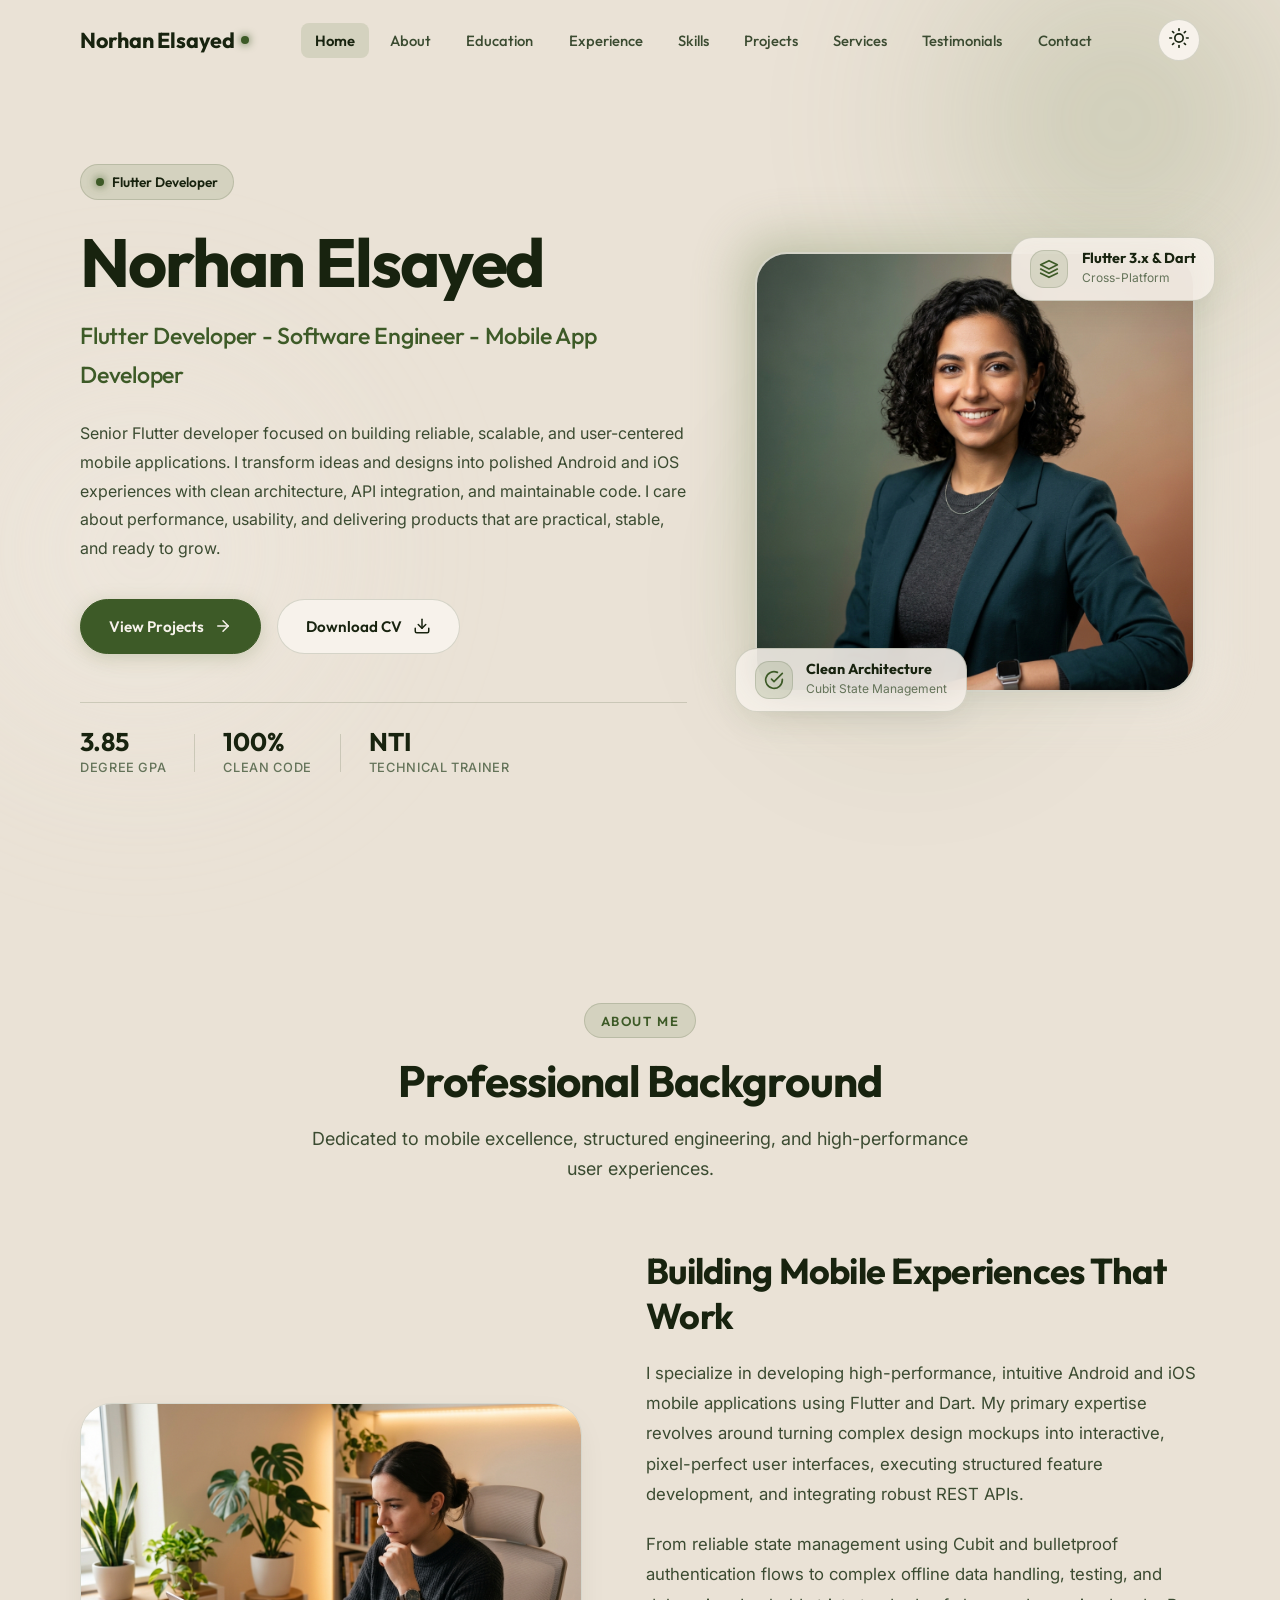
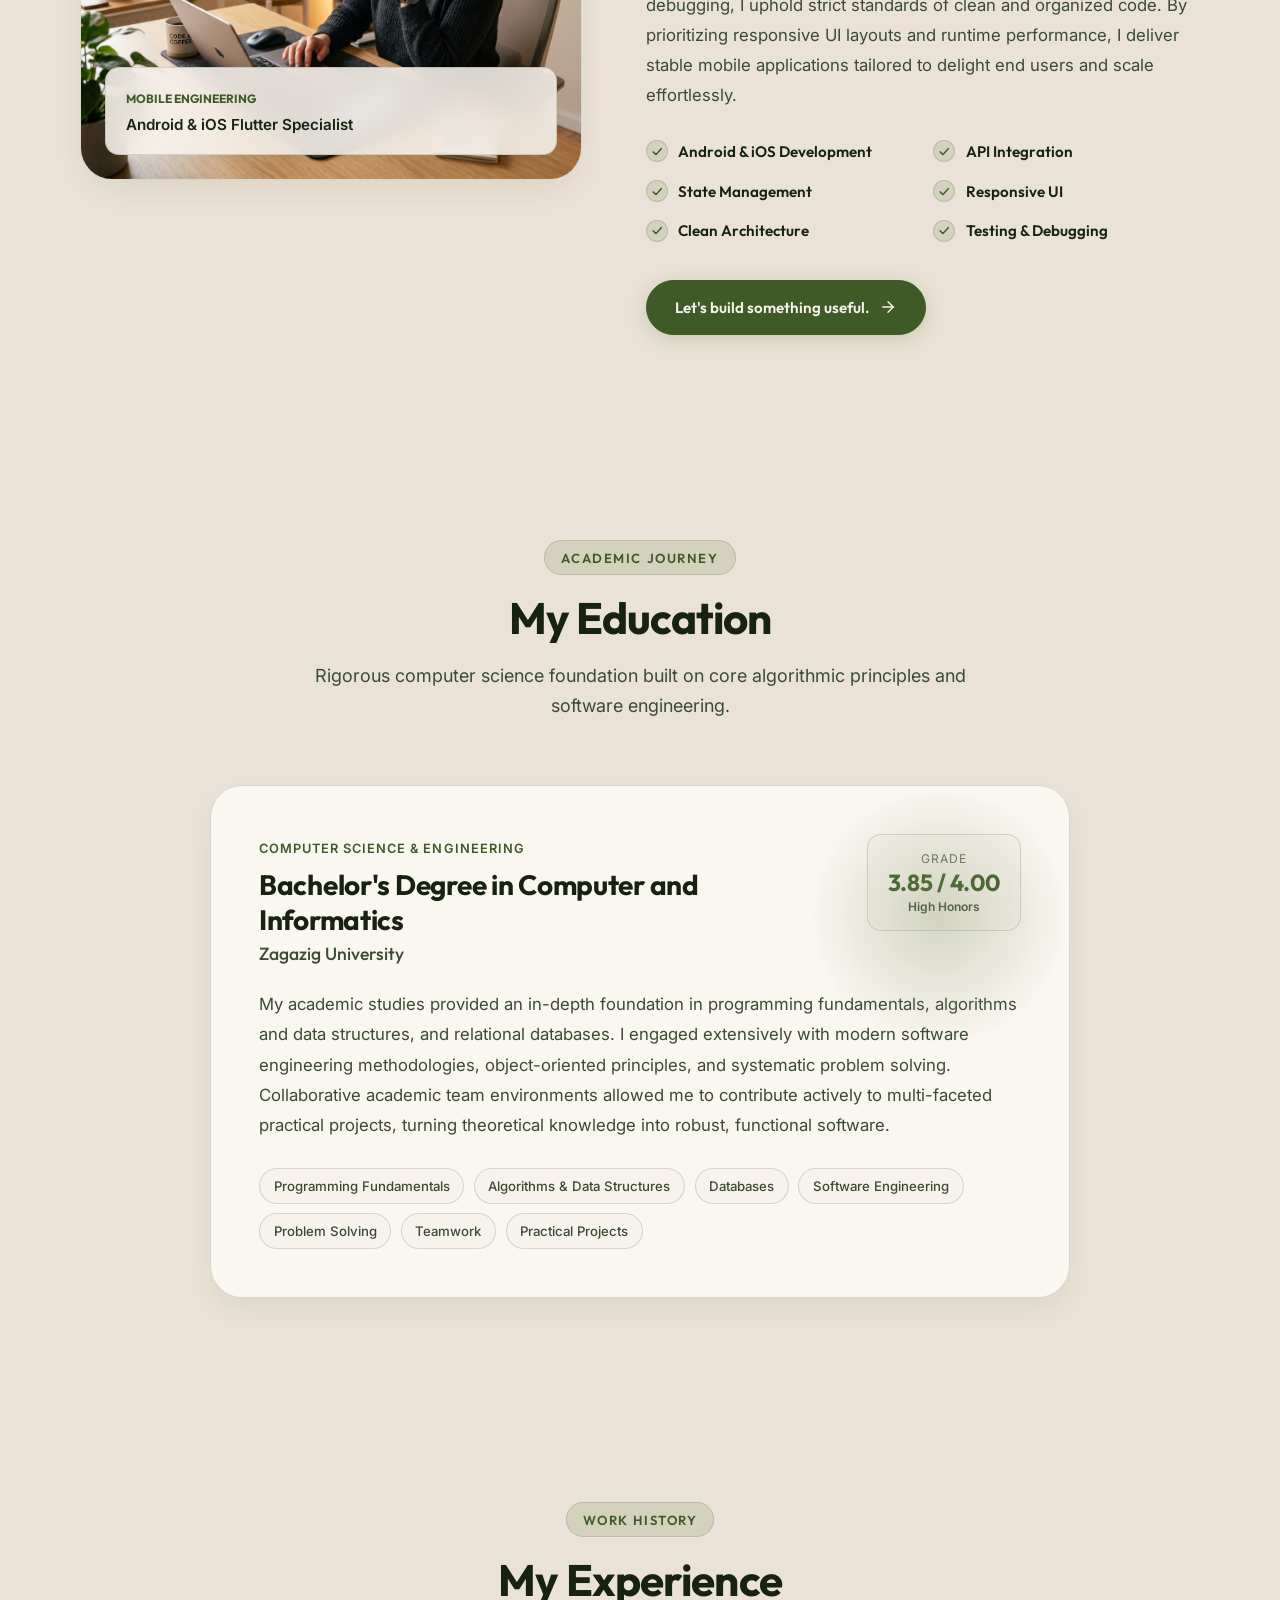
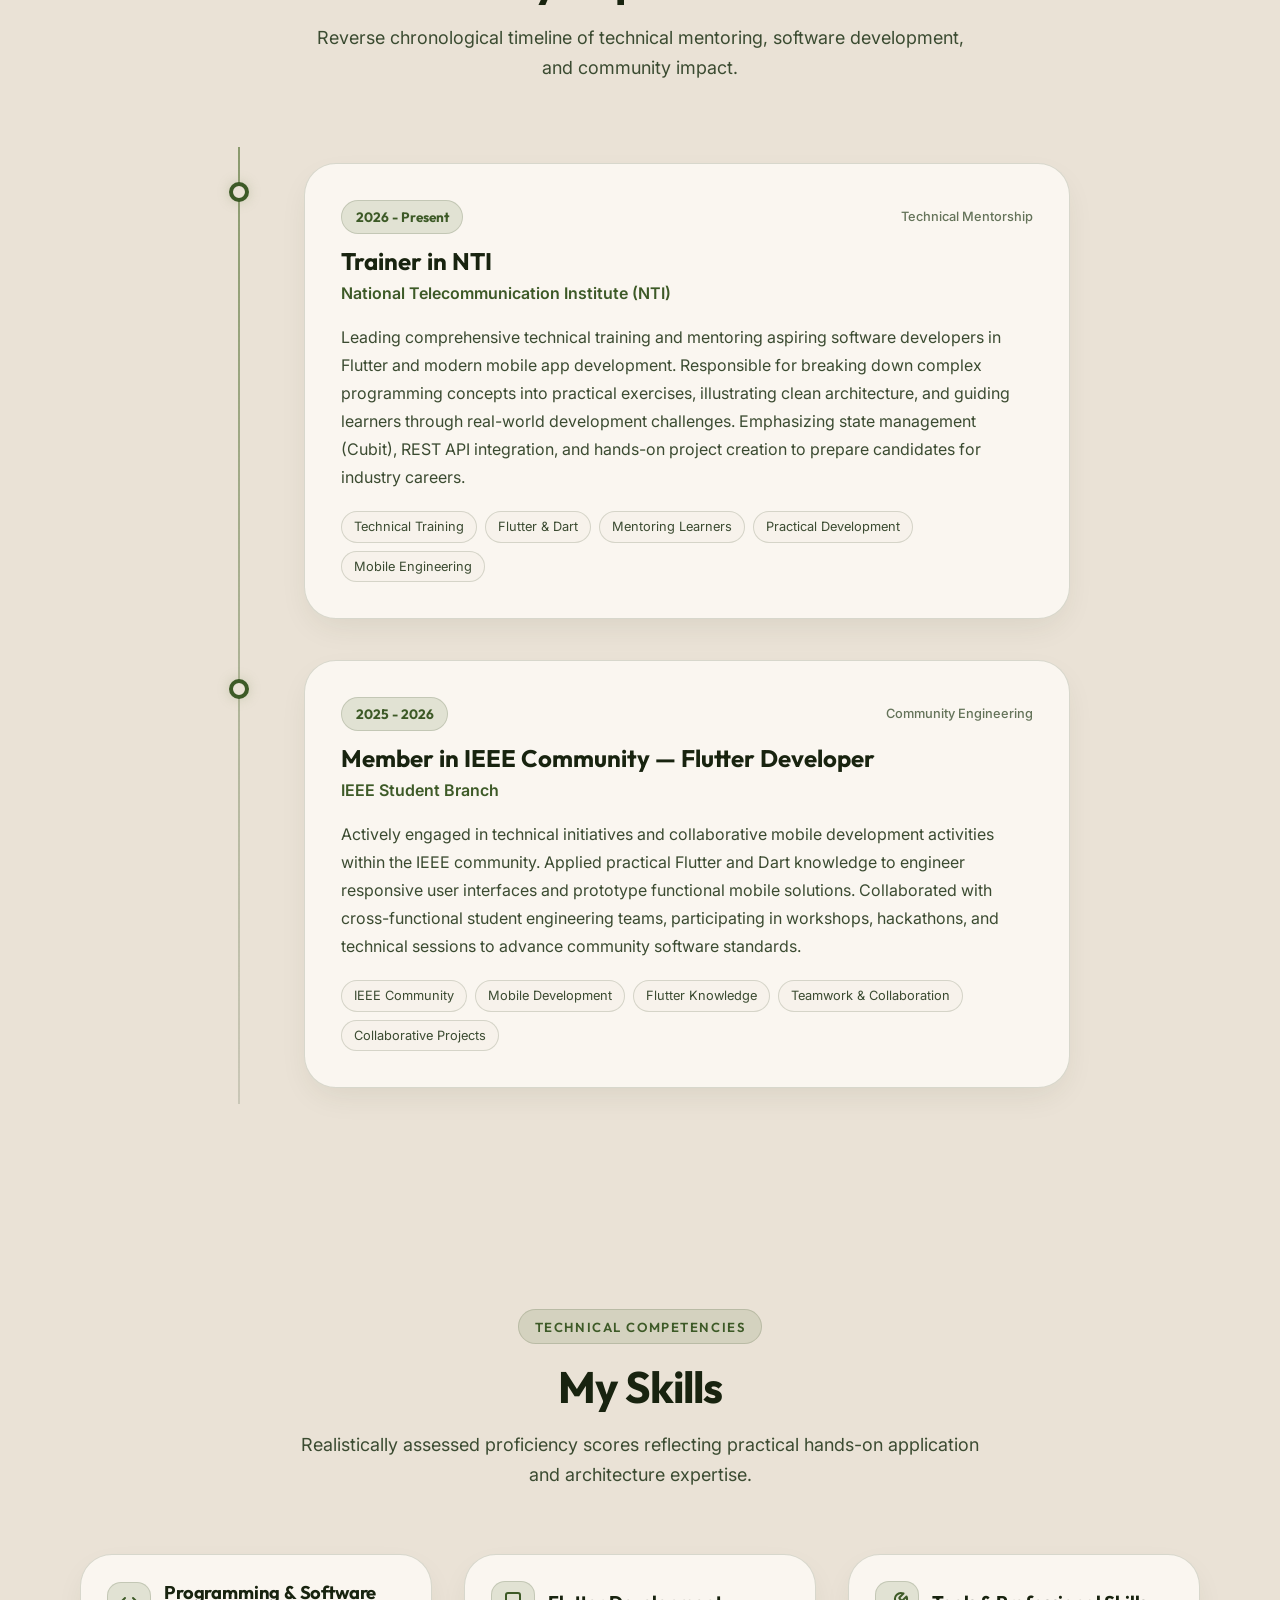
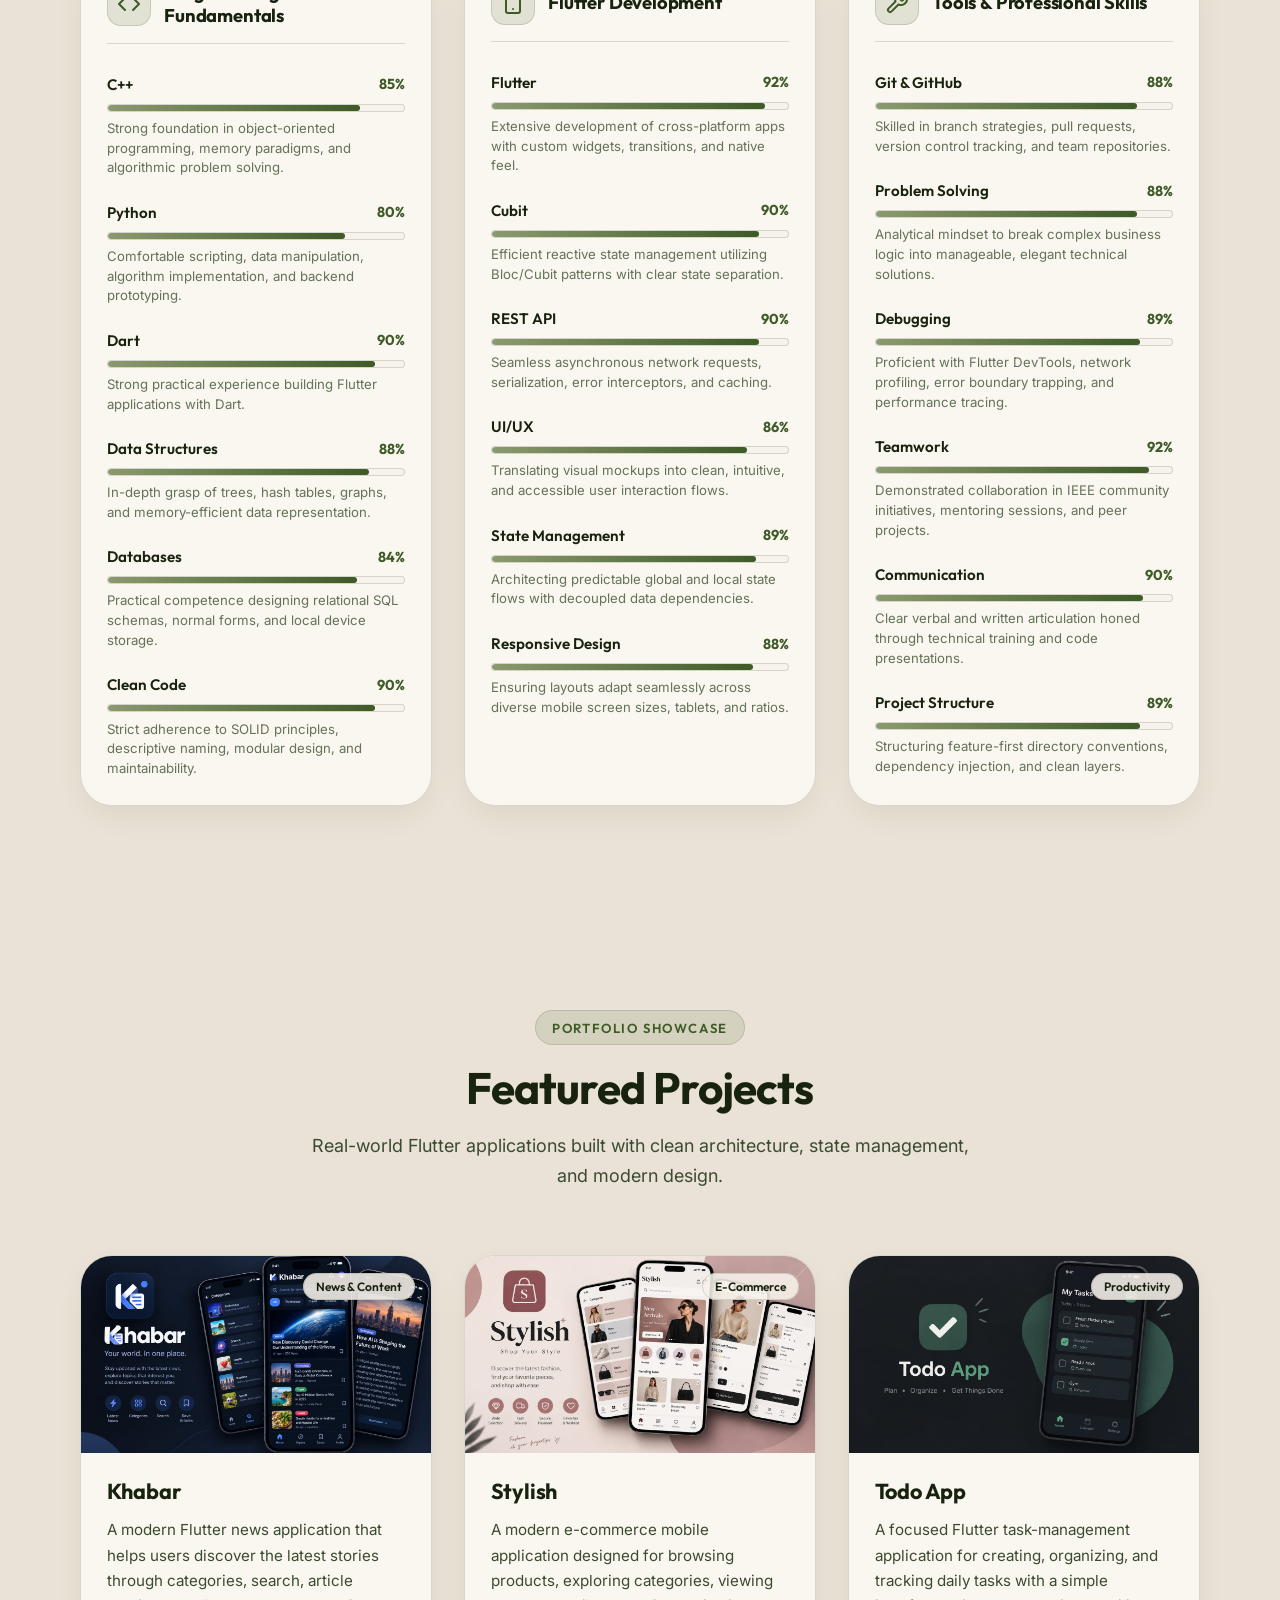
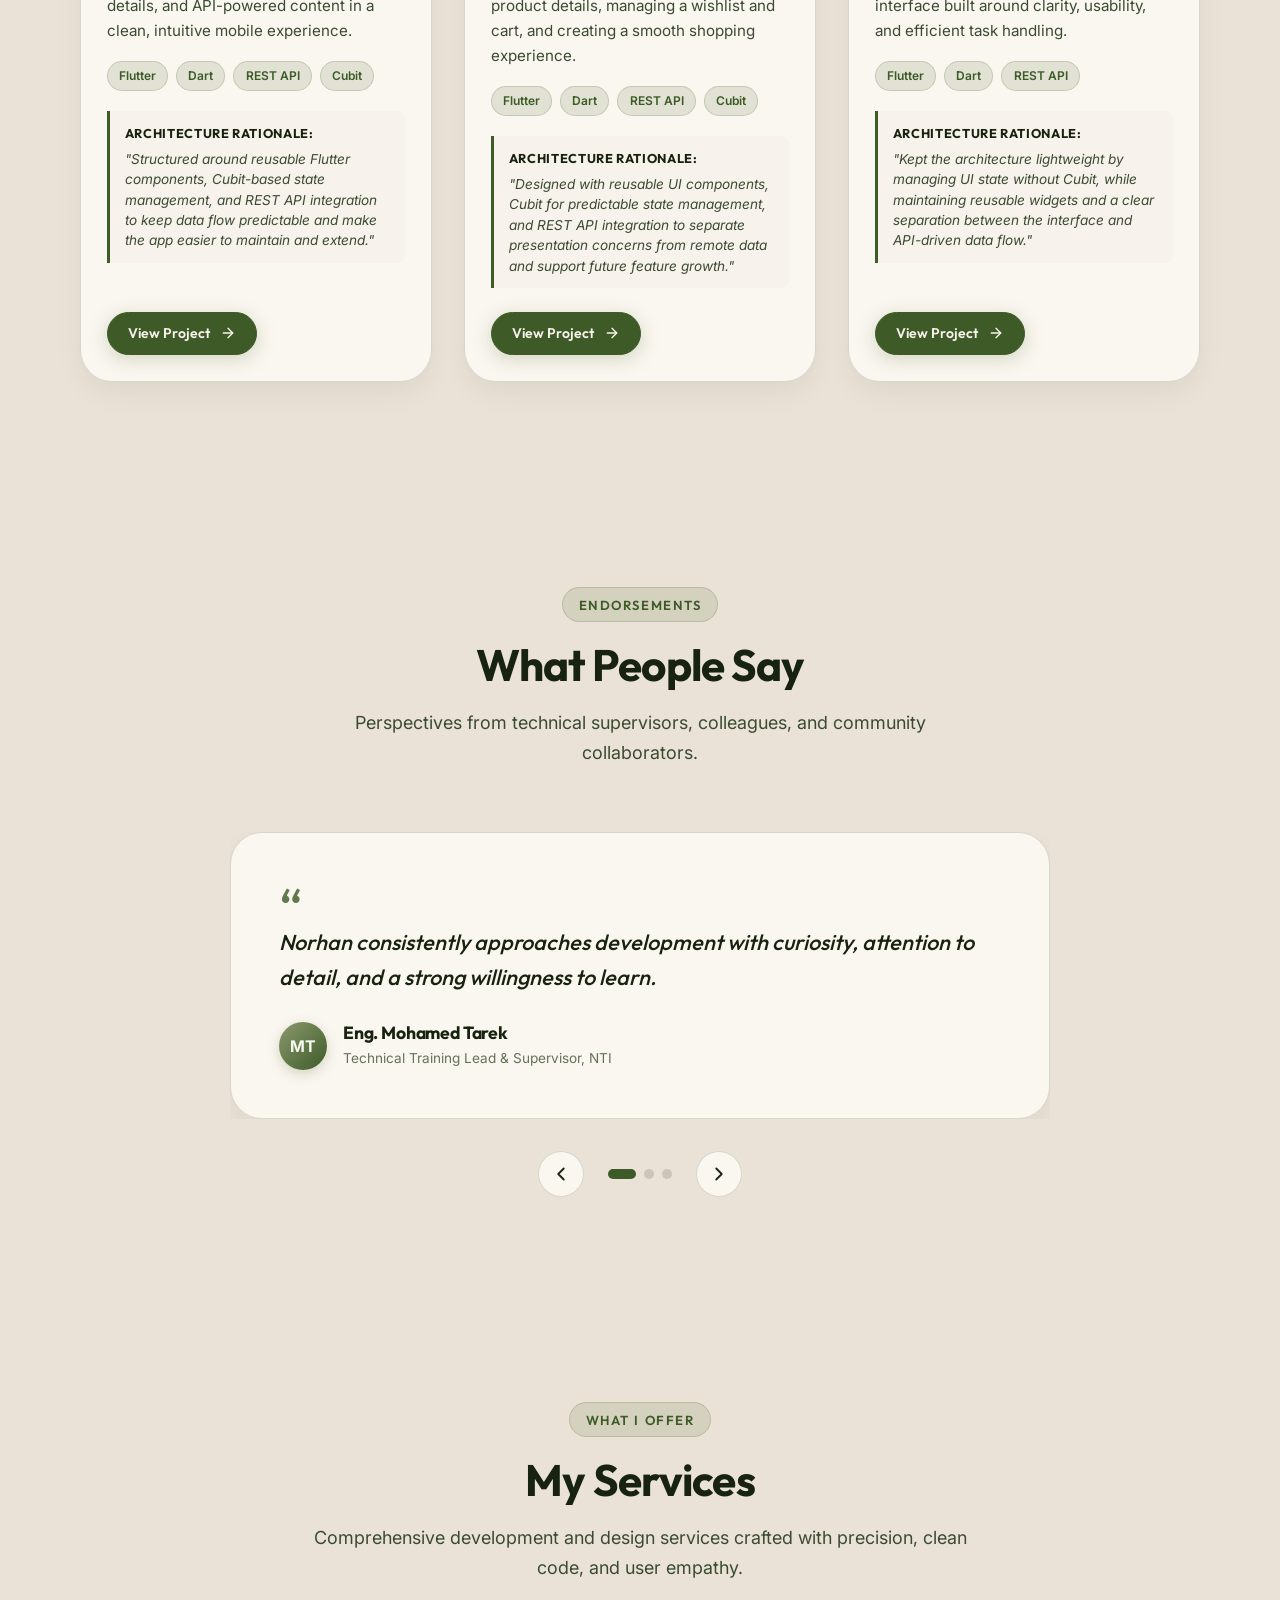
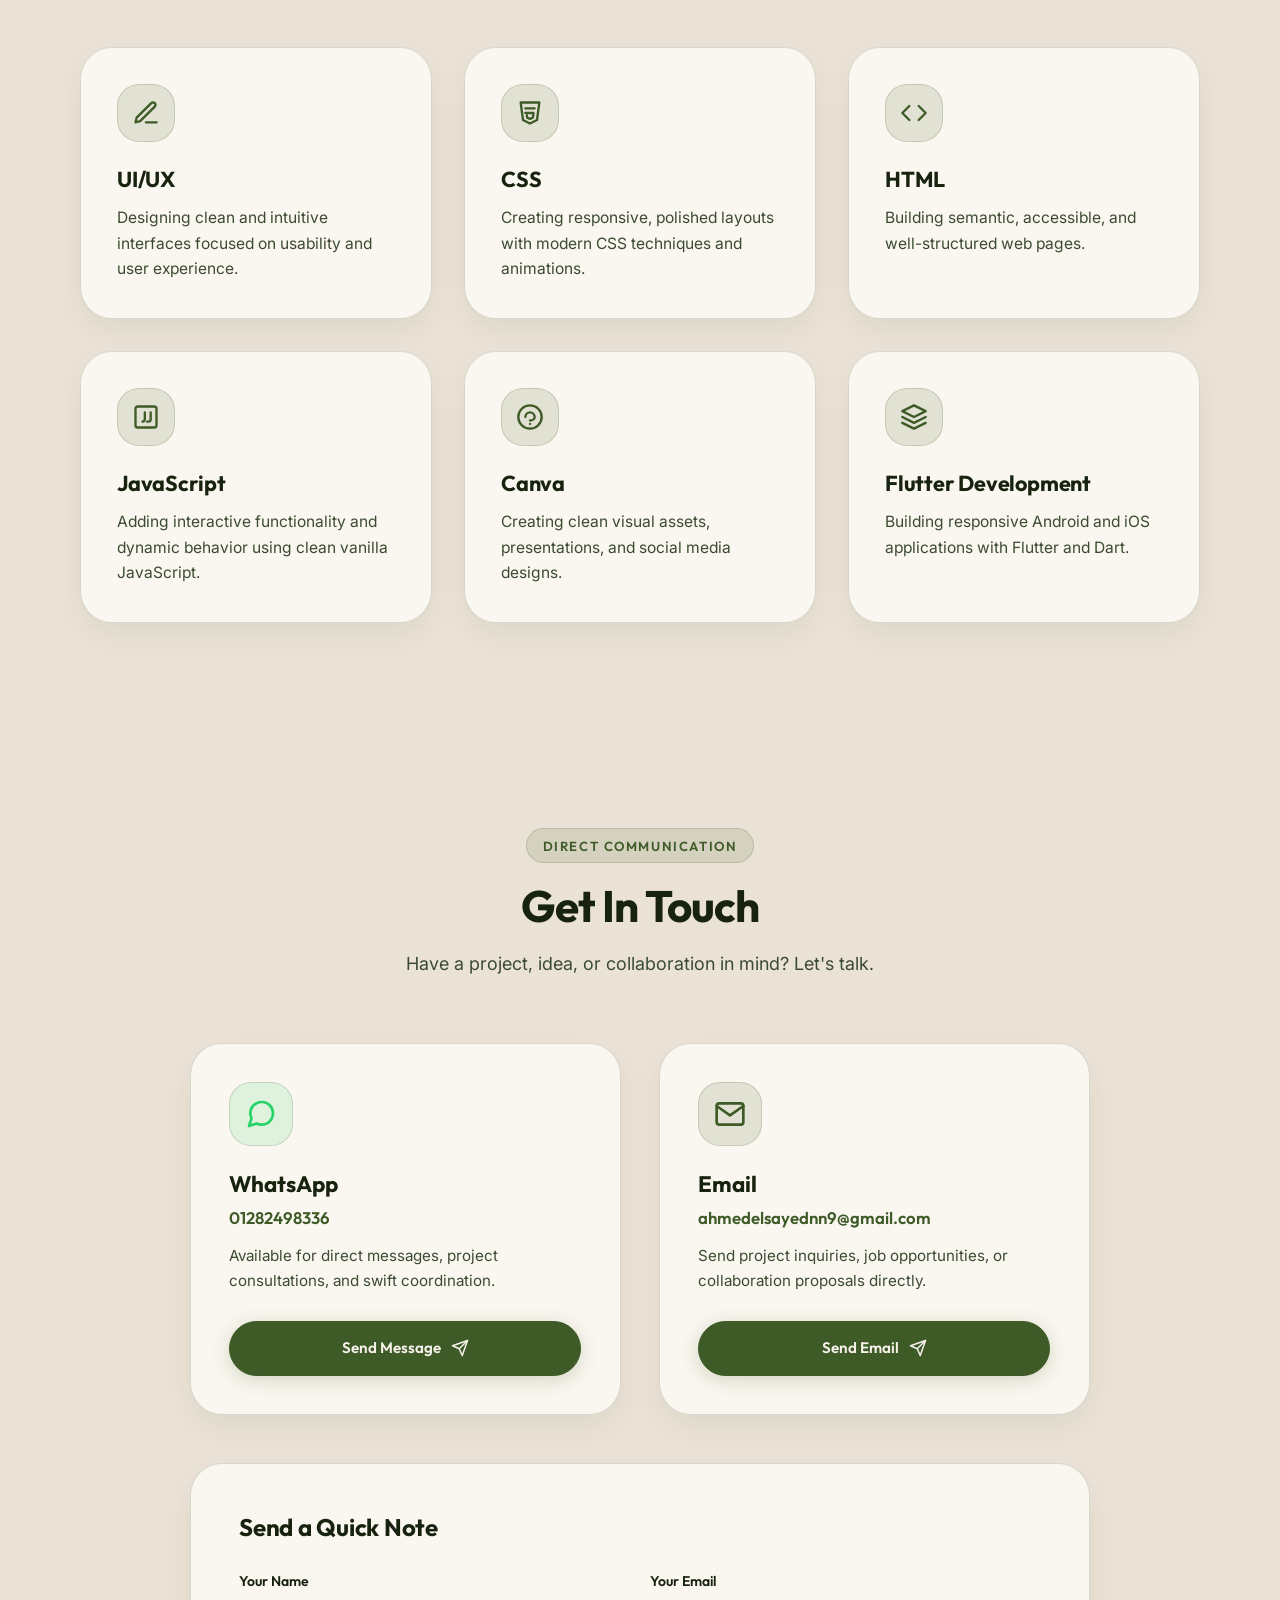
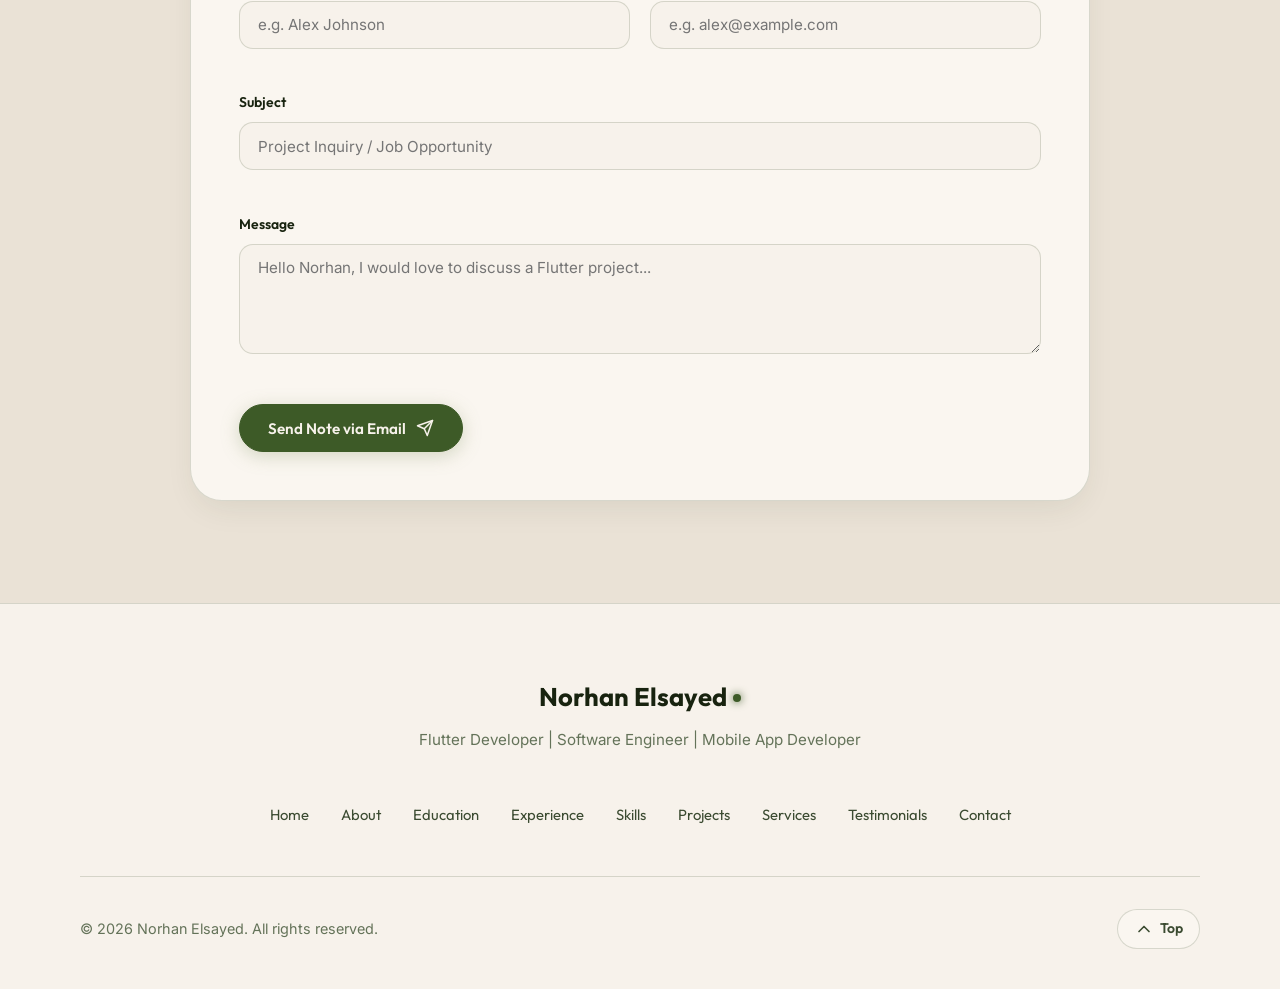
==== commit 19f46bf5: "updated portfolio projects" ====
--- a/portfolio/index.html
+++ b/portfolio/index.html
@@ -656,20 +656,20 @@
         </div>
 
         <div class="projects-grid">
-          <!-- Project 1 -->
+          <!-- Project 1: Khabar -->
           <article class="project-card reveal">
             <div class="project-image-container">
-              <img src="assets/images/project-1.jpg" alt="Preview screenshot of Flutter E-Commerce App" class="project-image" width="600" height="340" loading="lazy">
+              <img src="assets/images/project-1.jpg" alt="Khabar news app mobile interface preview" class="project-image" width="600" height="400" loading="lazy">
               <div class="project-overlay">
-                <span class="overlay-badge">Mobile Commerce</span>
+                <span class="overlay-badge">News & Content</span>
               </div>
             </div>
 
             <div class="project-body">
-              <h3 class="project-title">Flutter E-Commerce App</h3>
-              
+              <h3 class="project-title">Khabar</h3>
+
               <p class="project-description">
-                A responsive mobile shopping experience with product browsing, product details, authentication, API integration, and structured application architecture.
+                A modern Flutter news application that helps users discover the latest stories through categories, search, article details, and API-powered content in a clean, intuitive mobile experience.
               </p>
 
               <div class="tech-stack-badges" aria-label="Technologies used">
@@ -681,11 +681,11 @@
 
               <div class="project-justification">
                 <strong>Architecture Rationale:</strong>
-                <p>"Built to demonstrate reusable UI components, state management, API integration, and clean project organization."</p>
+                <p>"Structured around reusable Flutter components, Cubit-based state management, and REST API integration to keep data flow predictable and make the app easier to maintain and extend."</p>
               </div>
 
               <div class="project-footer">
-                <a href="#projects" class="btn btn-primary btn-sm" aria-label="View Flutter E-Commerce App details">
+                <a href="https://github.com/jaz006/news_app" class="btn btn-primary btn-sm" target="_blank" rel="noopener noreferrer" aria-label="View Khabar project on GitHub">
                   <span>View Project</span>
                   <svg width="16" height="16" viewBox="0 0 24 24" fill="none" stroke="currentColor" stroke-width="2" stroke-linecap="round" stroke-linejoin="round" aria-hidden="true">
                     <line x1="5" y1="12" x2="19" y2="12"></line>
@@ -696,36 +696,36 @@
             </div>
           </article>
 
-          <!-- Project 2 -->
+          <!-- Project 2: Stylish -->
           <article class="project-card reveal">
             <div class="project-image-container">
-              <img src="assets/images/project-2.jpg" alt="Preview screenshot of News and Explore App" class="project-image" width="600" height="340" loading="lazy">
+              <img src="assets/images/project-2.jpg" alt="Stylish e-commerce app mobile interface preview" class="project-image" width="600" height="400" loading="lazy">
               <div class="project-overlay">
-                <span class="overlay-badge">Content & News</span>
+                <span class="overlay-badge">E-Commerce</span>
               </div>
             </div>
 
             <div class="project-body">
-              <h3 class="project-title">News & Explore App</h3>
-              
+              <h3 class="project-title">Stylish</h3>
+
               <p class="project-description">
-                A mobile news application featuring categories, search, article details, bookmarking, and API-powered content.
+                A modern e-commerce mobile application designed for browsing products, exploring categories, viewing product details, managing a wishlist and cart, and creating a smooth shopping experience.
               </p>
 
               <div class="tech-stack-badges" aria-label="Technologies used">
                 <span class="tech-badge">Flutter</span>
                 <span class="tech-badge">Dart</span>
-                <span class="tech-badge">News API</span>
+                <span class="tech-badge">REST API</span>
                 <span class="tech-badge">Cubit</span>
               </div>
 
               <div class="project-justification">
                 <strong>Architecture Rationale:</strong>
-                <p>"Focused on API-driven screens, responsive layouts, navigation, reusable components, and state management."</p>
+                <p>"Designed with reusable UI components, Cubit for predictable state management, and REST API integration to separate presentation concerns from remote data and support future feature growth."</p>
               </div>
 
               <div class="project-footer">
-                <a href="#projects" class="btn btn-primary btn-sm" aria-label="View News & Explore App details">
+                <a href="#projects" class="btn btn-primary btn-sm" aria-label="View Stylish project details">
                   <span>View Project</span>
                   <svg width="16" height="16" viewBox="0 0 24 24" fill="none" stroke="currentColor" stroke-width="2" stroke-linecap="round" stroke-linejoin="round" aria-hidden="true">
                     <line x1="5" y1="12" x2="19" y2="12"></line>
@@ -736,35 +736,35 @@
             </div>
           </article>
 
-          <!-- Project 3 -->
+          <!-- Project 3: Todo App -->
           <article class="project-card reveal">
             <div class="project-image-container">
-              <img src="assets/images/project-3.jpg" alt="Preview screenshot of Mobile UI Concept" class="project-image" width="600" height="340" loading="lazy">
+              <img src="assets/images/project-3.jpg" alt="Todo app mobile interface preview" class="project-image" width="600" height="400" loading="lazy">
               <div class="project-overlay">
-                <span class="overlay-badge">UI/UX Concept</span>
+                <span class="overlay-badge">Productivity</span>
               </div>
             </div>
 
             <div class="project-body">
-              <h3 class="project-title">Mobile UI Concept</h3>
-              
+              <h3 class="project-title">Todo App</h3>
+
               <p class="project-description">
-                A modern mobile interface concept demonstrating responsive layouts, reusable components, and user-focused interaction.
+                A focused Flutter task-management application for creating, organizing, and tracking daily tasks with a simple interface built around clarity, usability, and efficient task handling.
               </p>
 
               <div class="tech-stack-badges" aria-label="Technologies used">
                 <span class="tech-badge">Flutter</span>
                 <span class="tech-badge">Dart</span>
-                <span class="tech-badge">UI/UX</span>
+                <span class="tech-badge">REST API</span>
               </div>
 
               <div class="project-justification">
                 <strong>Architecture Rationale:</strong>
-                <p>"Designed to demonstrate the ability to transform visual designs into polished and interactive Flutter interfaces."</p>
+                <p>"Kept the architecture lightweight by managing UI state without Cubit, while maintaining reusable widgets and a clear separation between the interface and API-driven data flow."</p>
               </div>
 
               <div class="project-footer">
-                <a href="#projects" class="btn btn-primary btn-sm" aria-label="View Mobile UI Concept details">
+                <a href="#projects" class="btn btn-primary btn-sm" aria-label="View Todo App project details">
                   <span>View Project</span>
                   <svg width="16" height="16" viewBox="0 0 24 24" fill="none" stroke="currentColor" stroke-width="2" stroke-linecap="round" stroke-linejoin="round" aria-hidden="true">
                     <line x1="5" y1="12" x2="19" y2="12"></line>
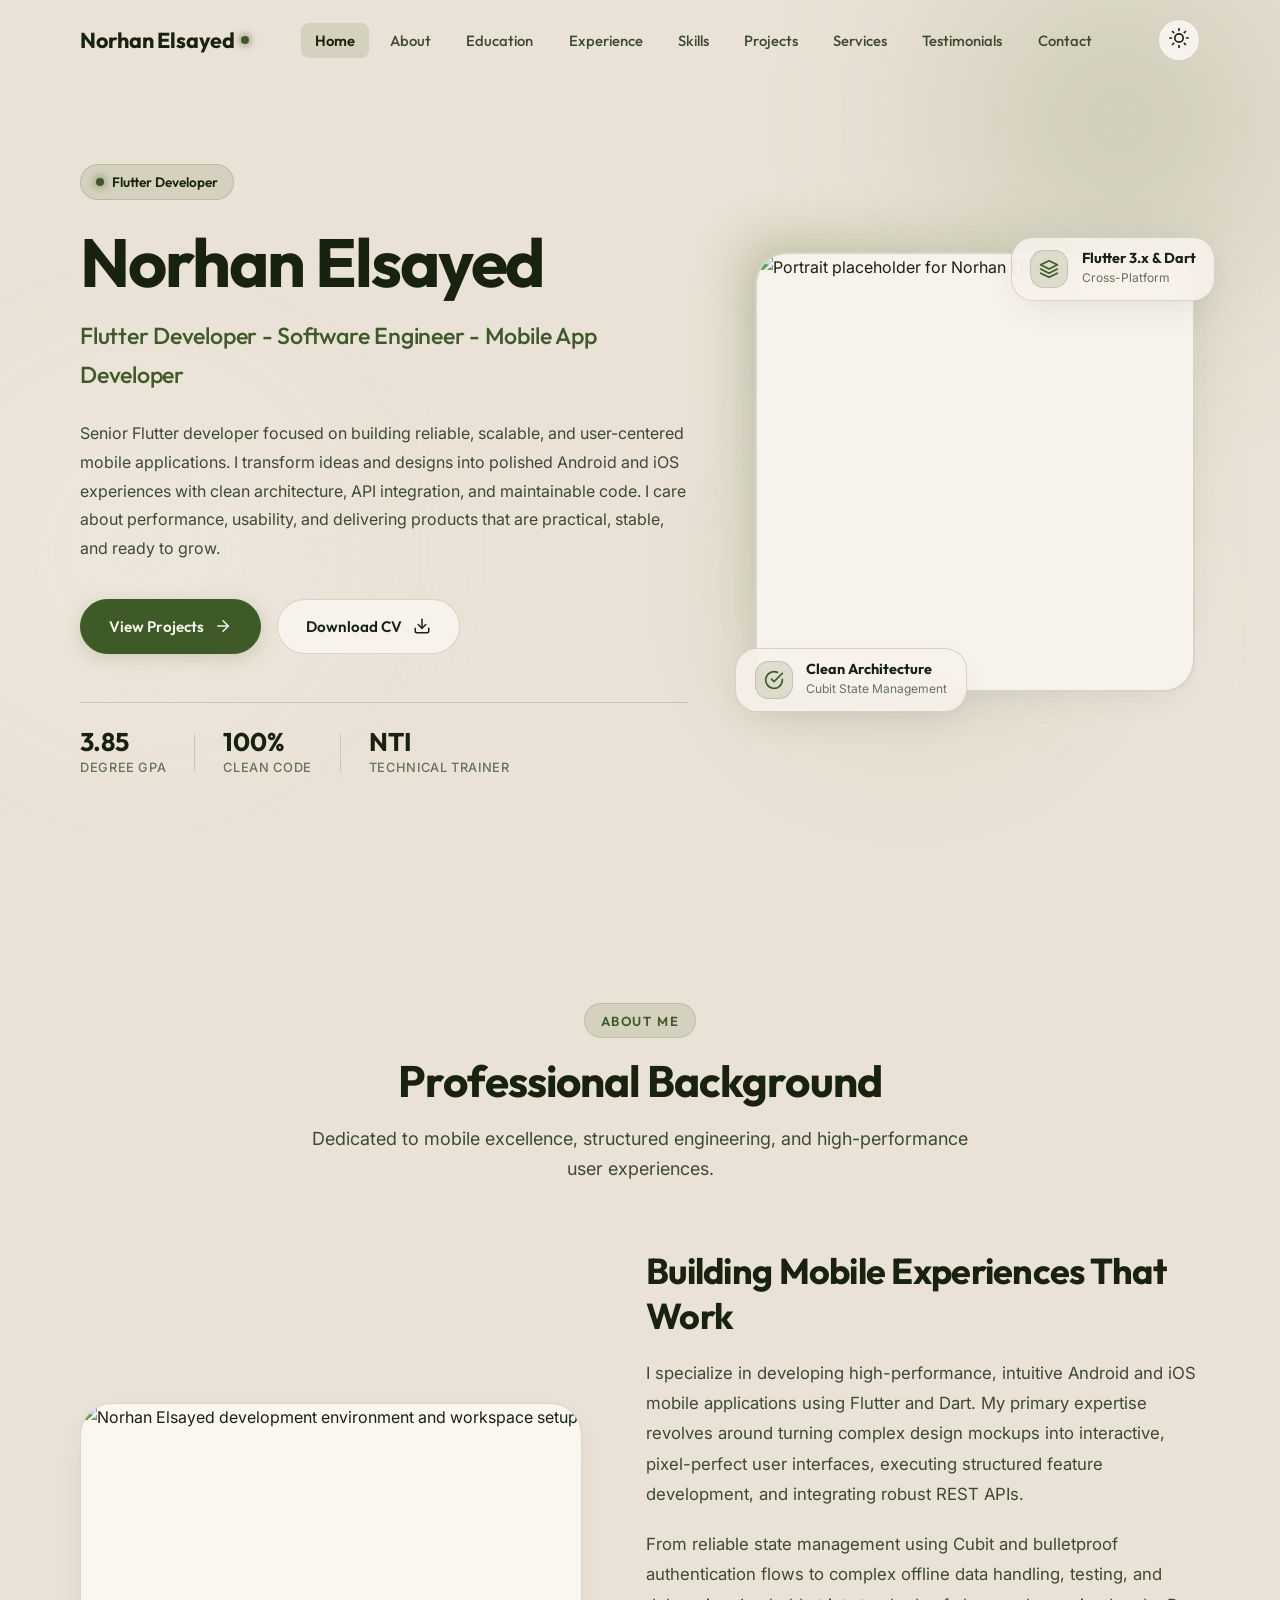
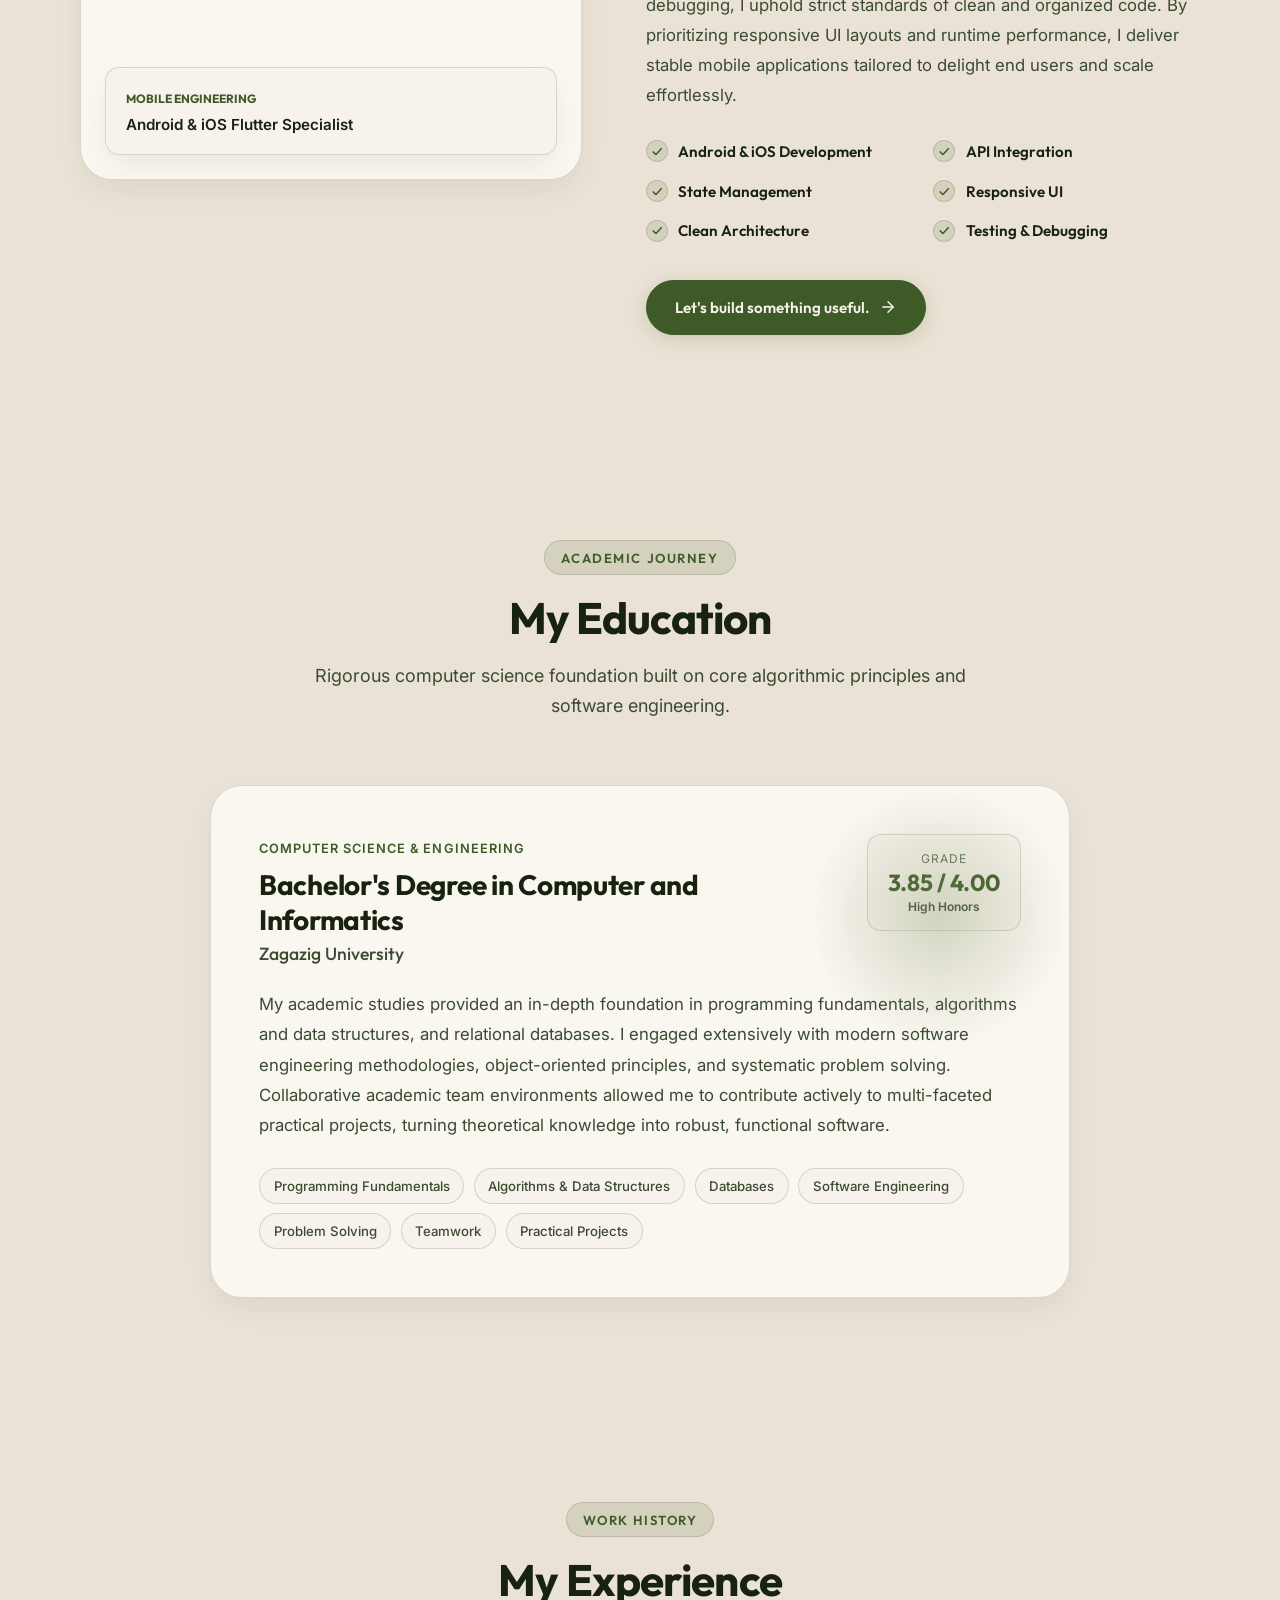
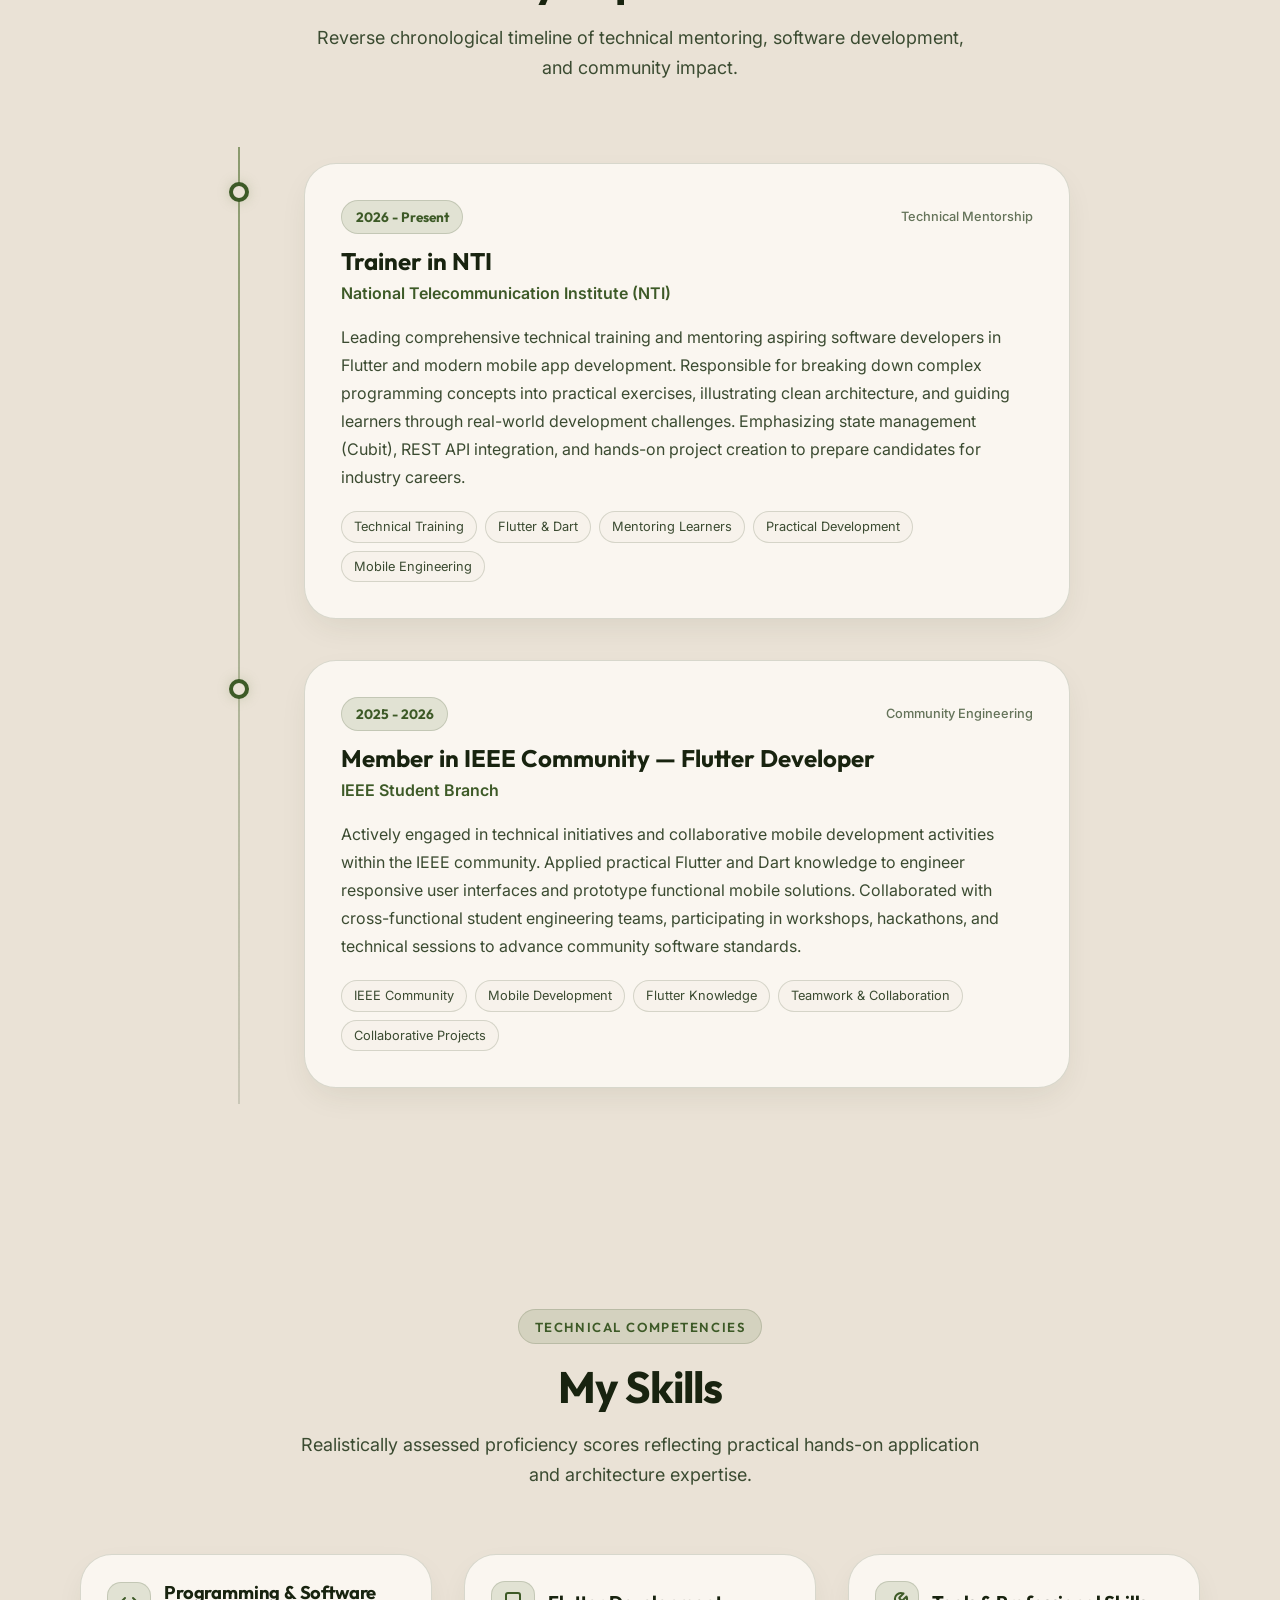
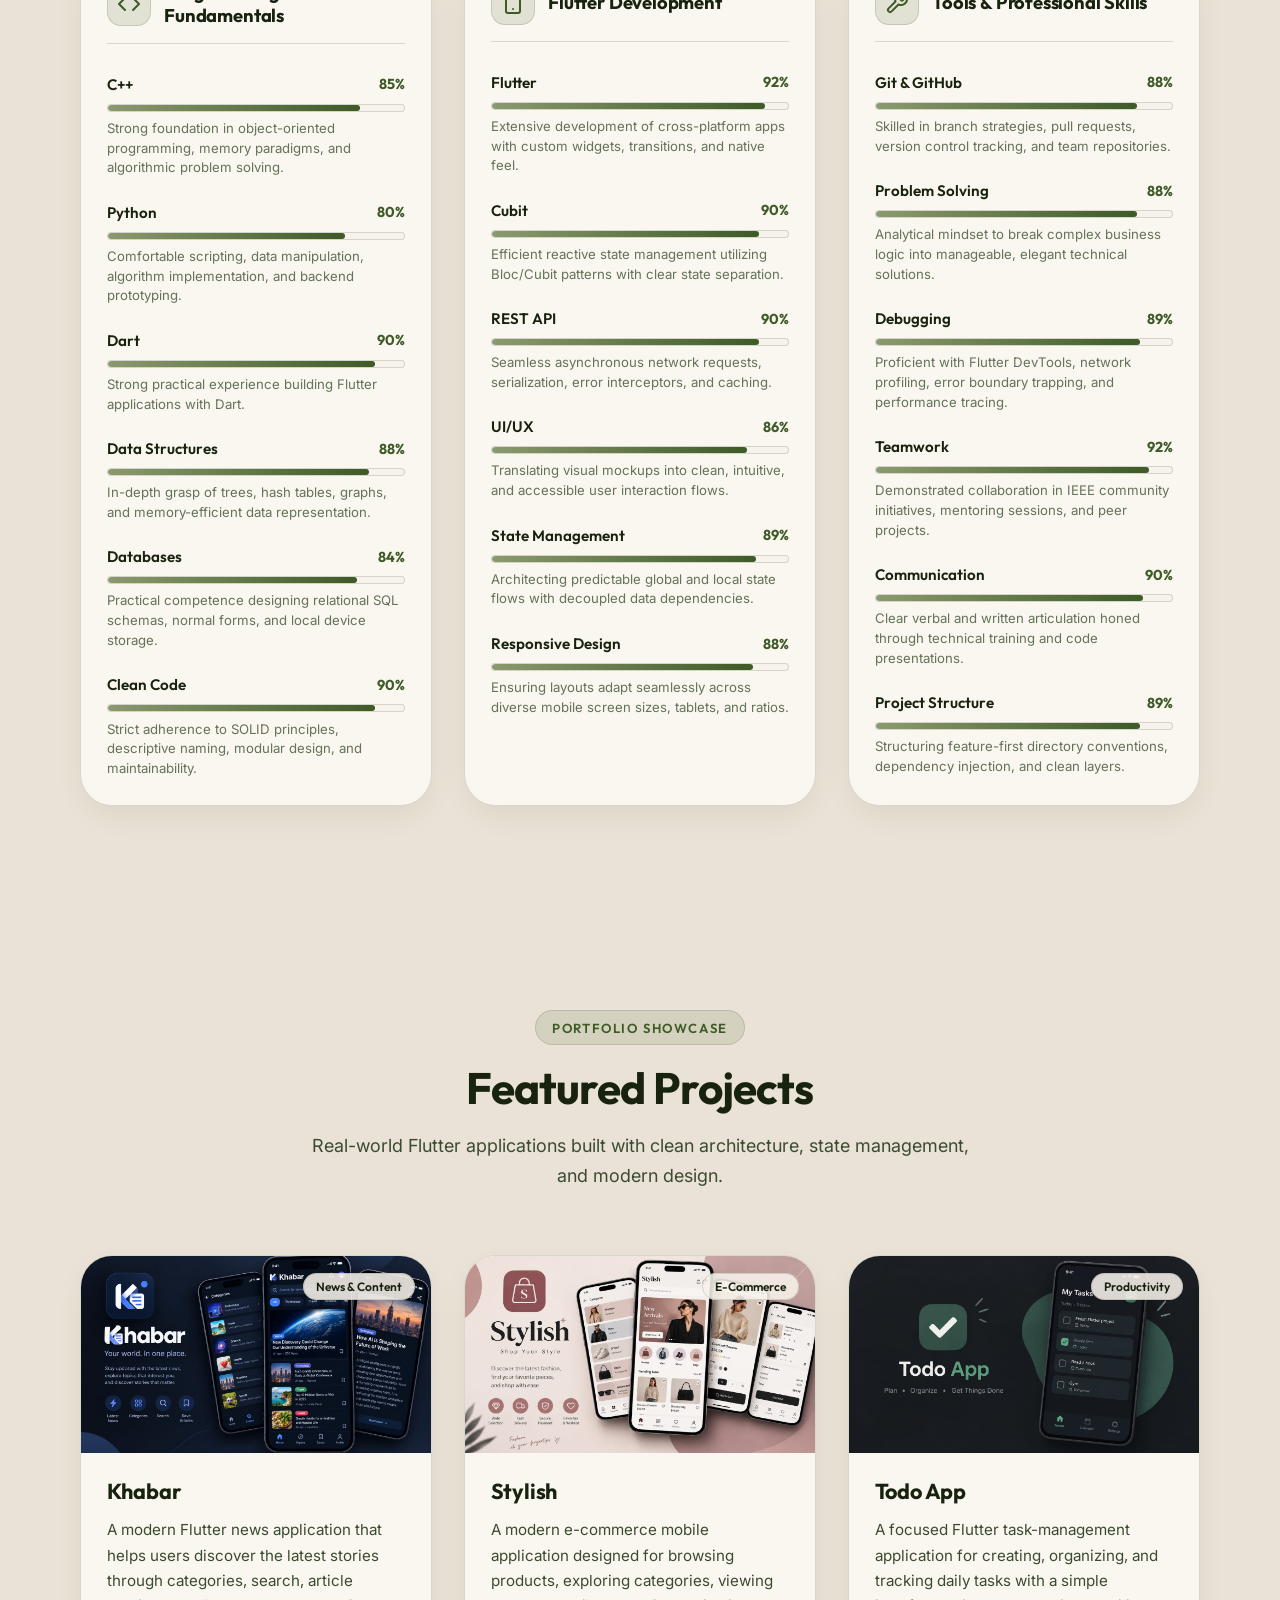
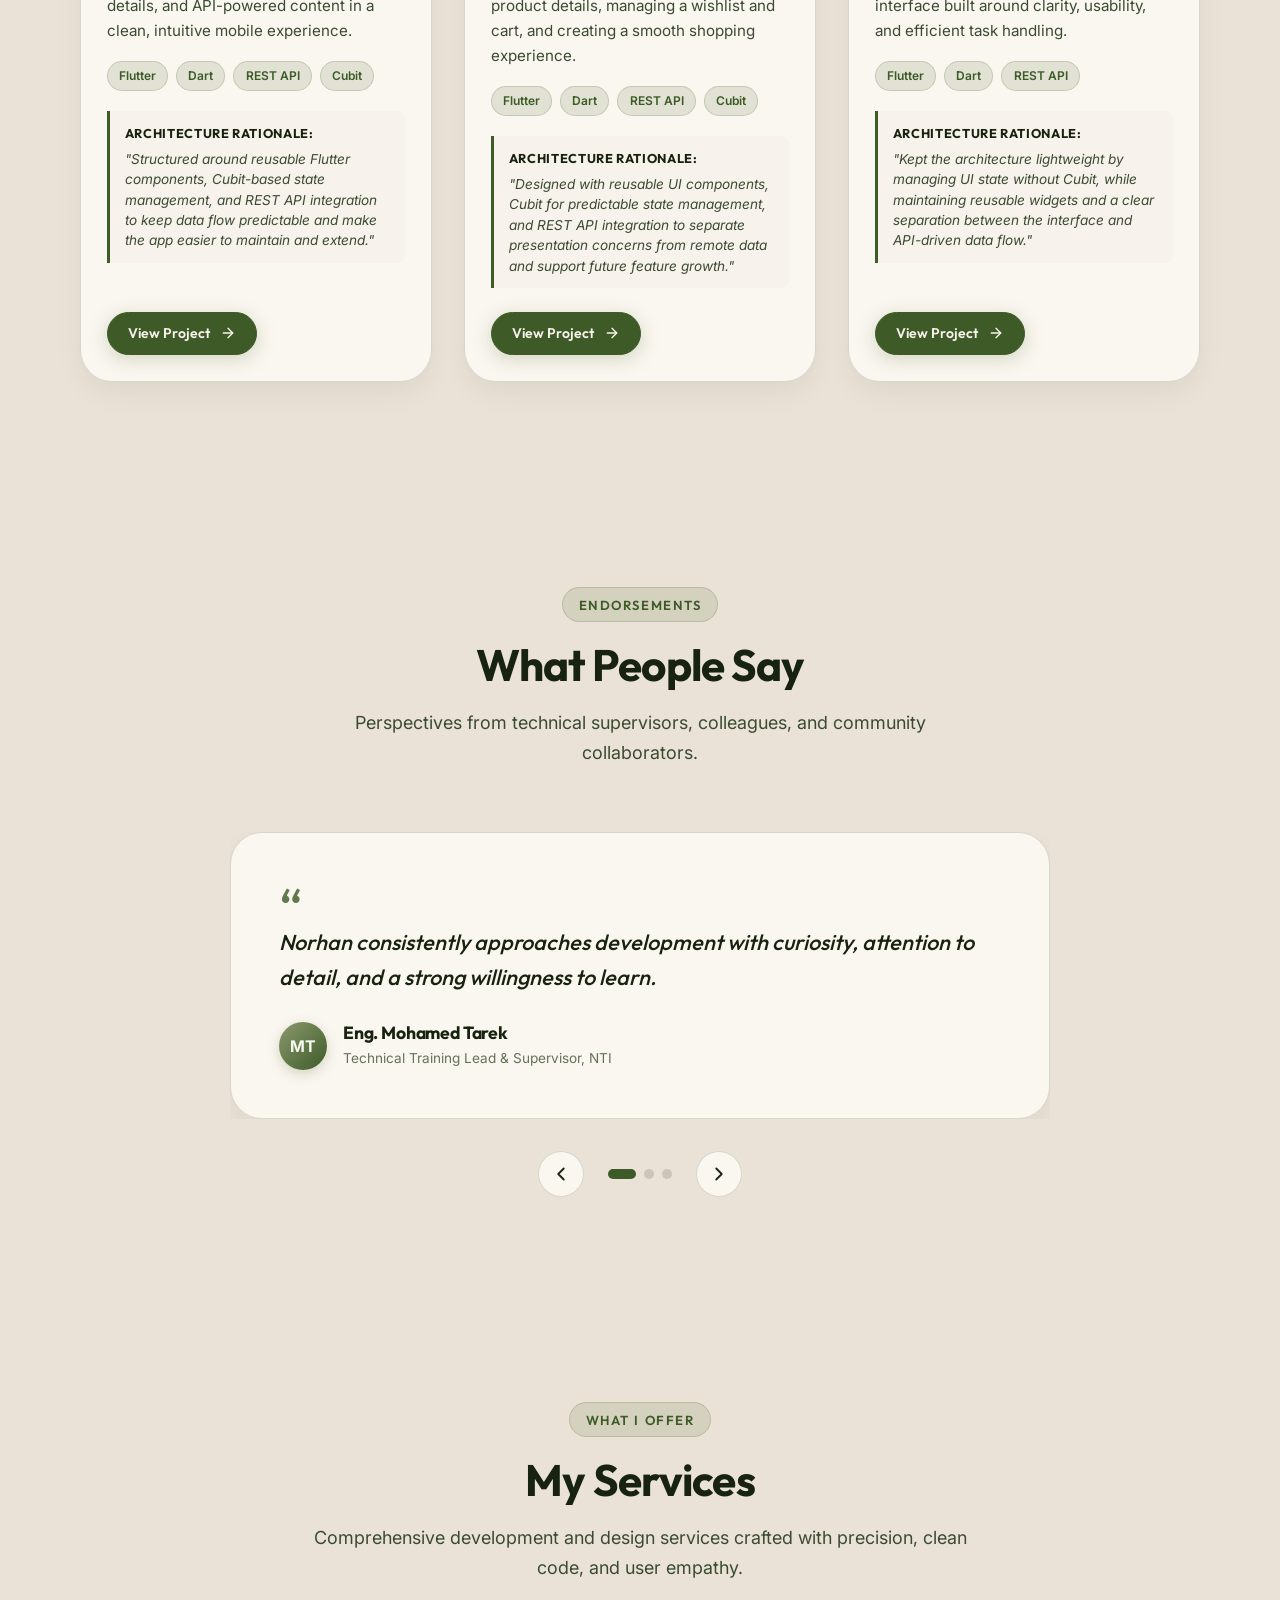
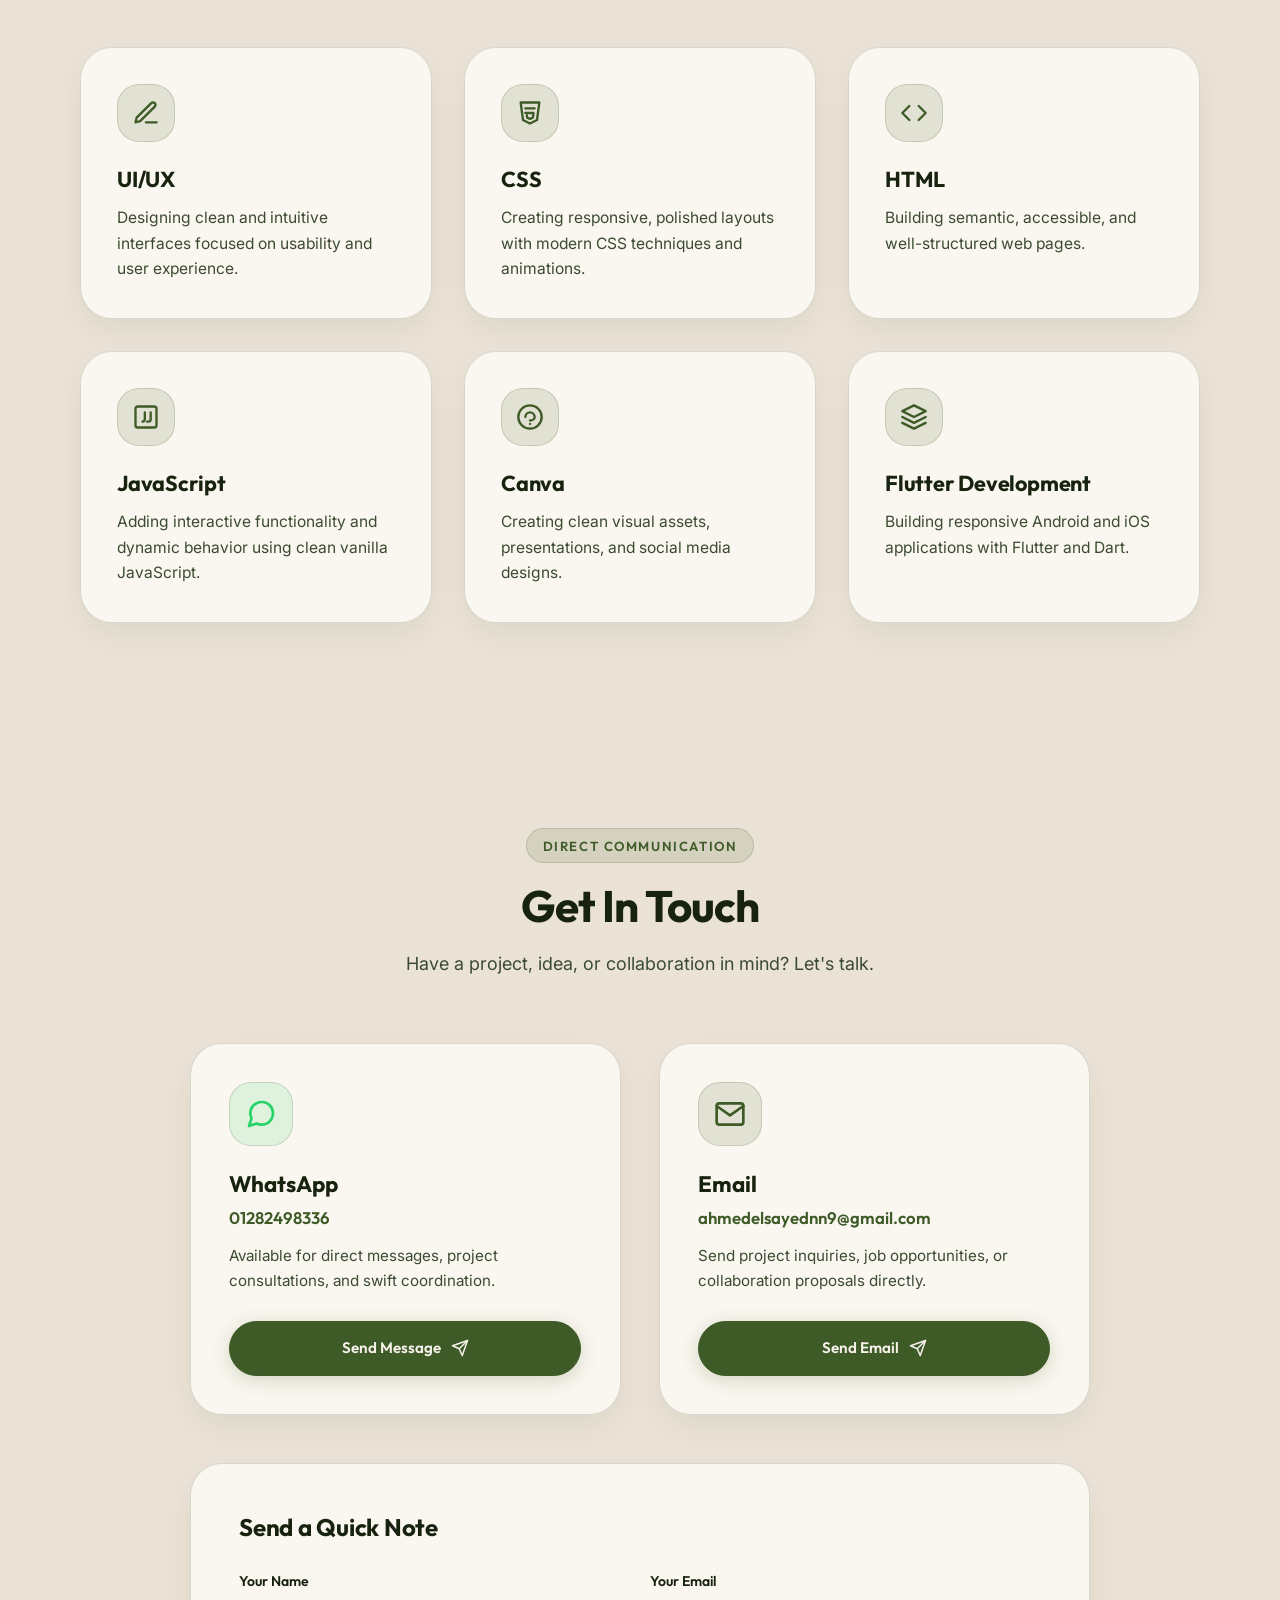
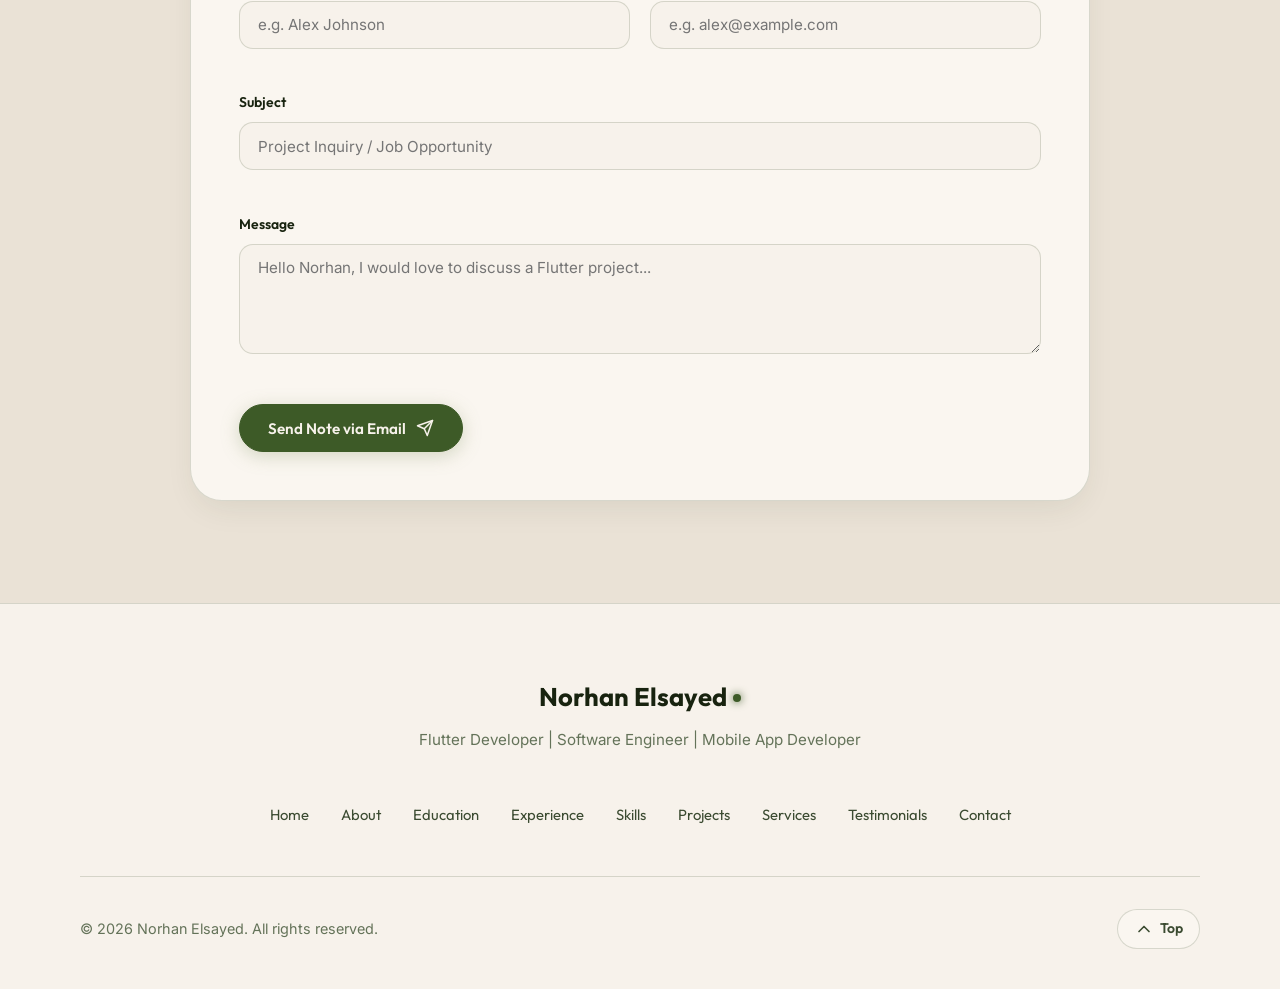
==== commit fca31f06: "--" ====
--- a/portfolio/index.html
+++ b/portfolio/index.html
@@ -142,7 +142,7 @@
           <div class="hero-image-wrapper">
             <div class="image-backdrop" aria-hidden="true"></div>
             <div class="image-frame">
-              <img src="assets/images/profile-placeholder.jpg" alt="Portrait placeholder for Norhan Elsayed" class="hero-image" width="500" height="500" fetchpriority="high">
+              <img src="assets/images/pro.jpg" alt="Portrait placeholder for Norhan Elsayed" class="hero-image" width="500" height="500" fetchpriority="high">
             </div>
             
             <!-- Floating Decorative Badges -->
@@ -192,7 +192,7 @@
           <!-- Left: About Image -->
           <div class="about-visual reveal">
             <div class="about-image-card">
-              <img src="assets/images/about-placeholder.jpg" alt="Norhan Elsayed development environment and workspace setup" class="about-image" width="600" height="450" loading="lazy">
+              <img src="assets/images/pro.jpg" alt="Norhan Elsayed development environment and workspace setup" class="about-image" width="600" height="450" loading="lazy">
               <div class="about-overlay-stat">
                 <span class="stat-badge">Mobile Engineering</span>
                 <p>Android & iOS Flutter Specialist</p>
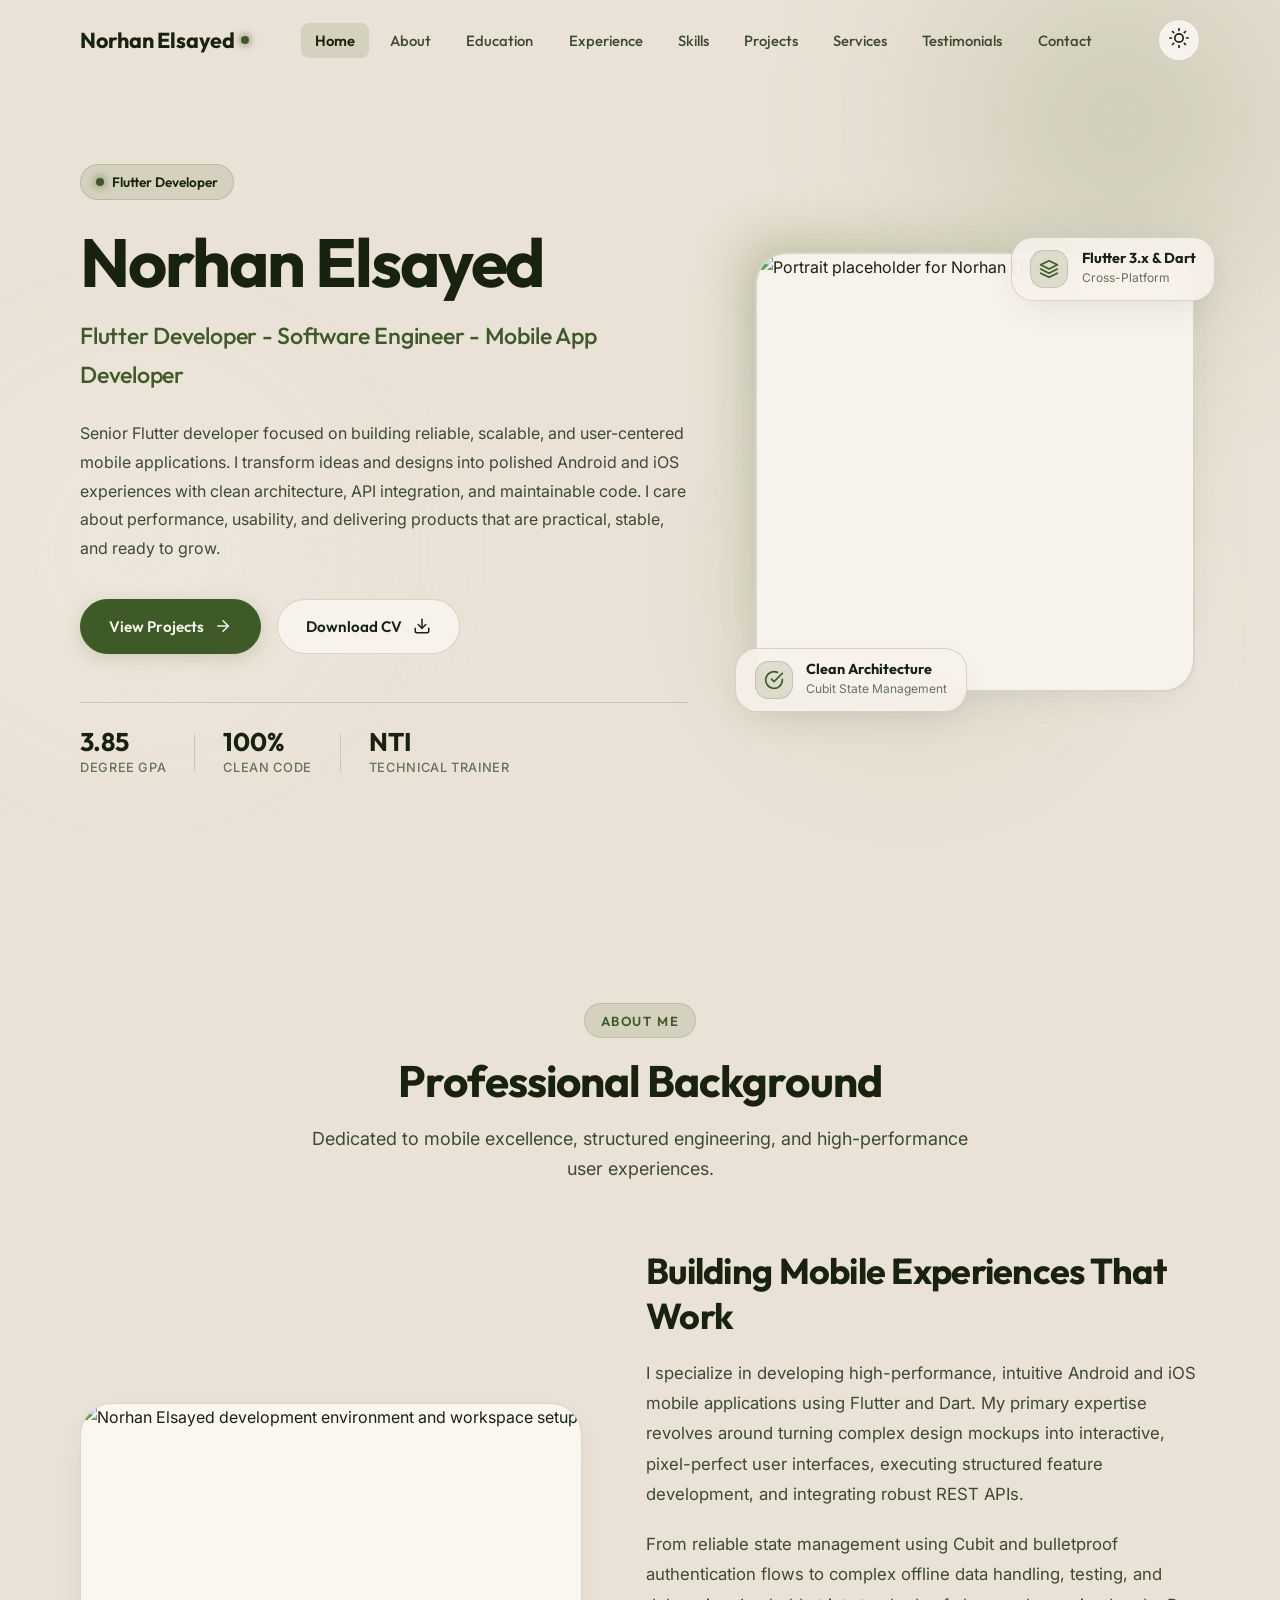
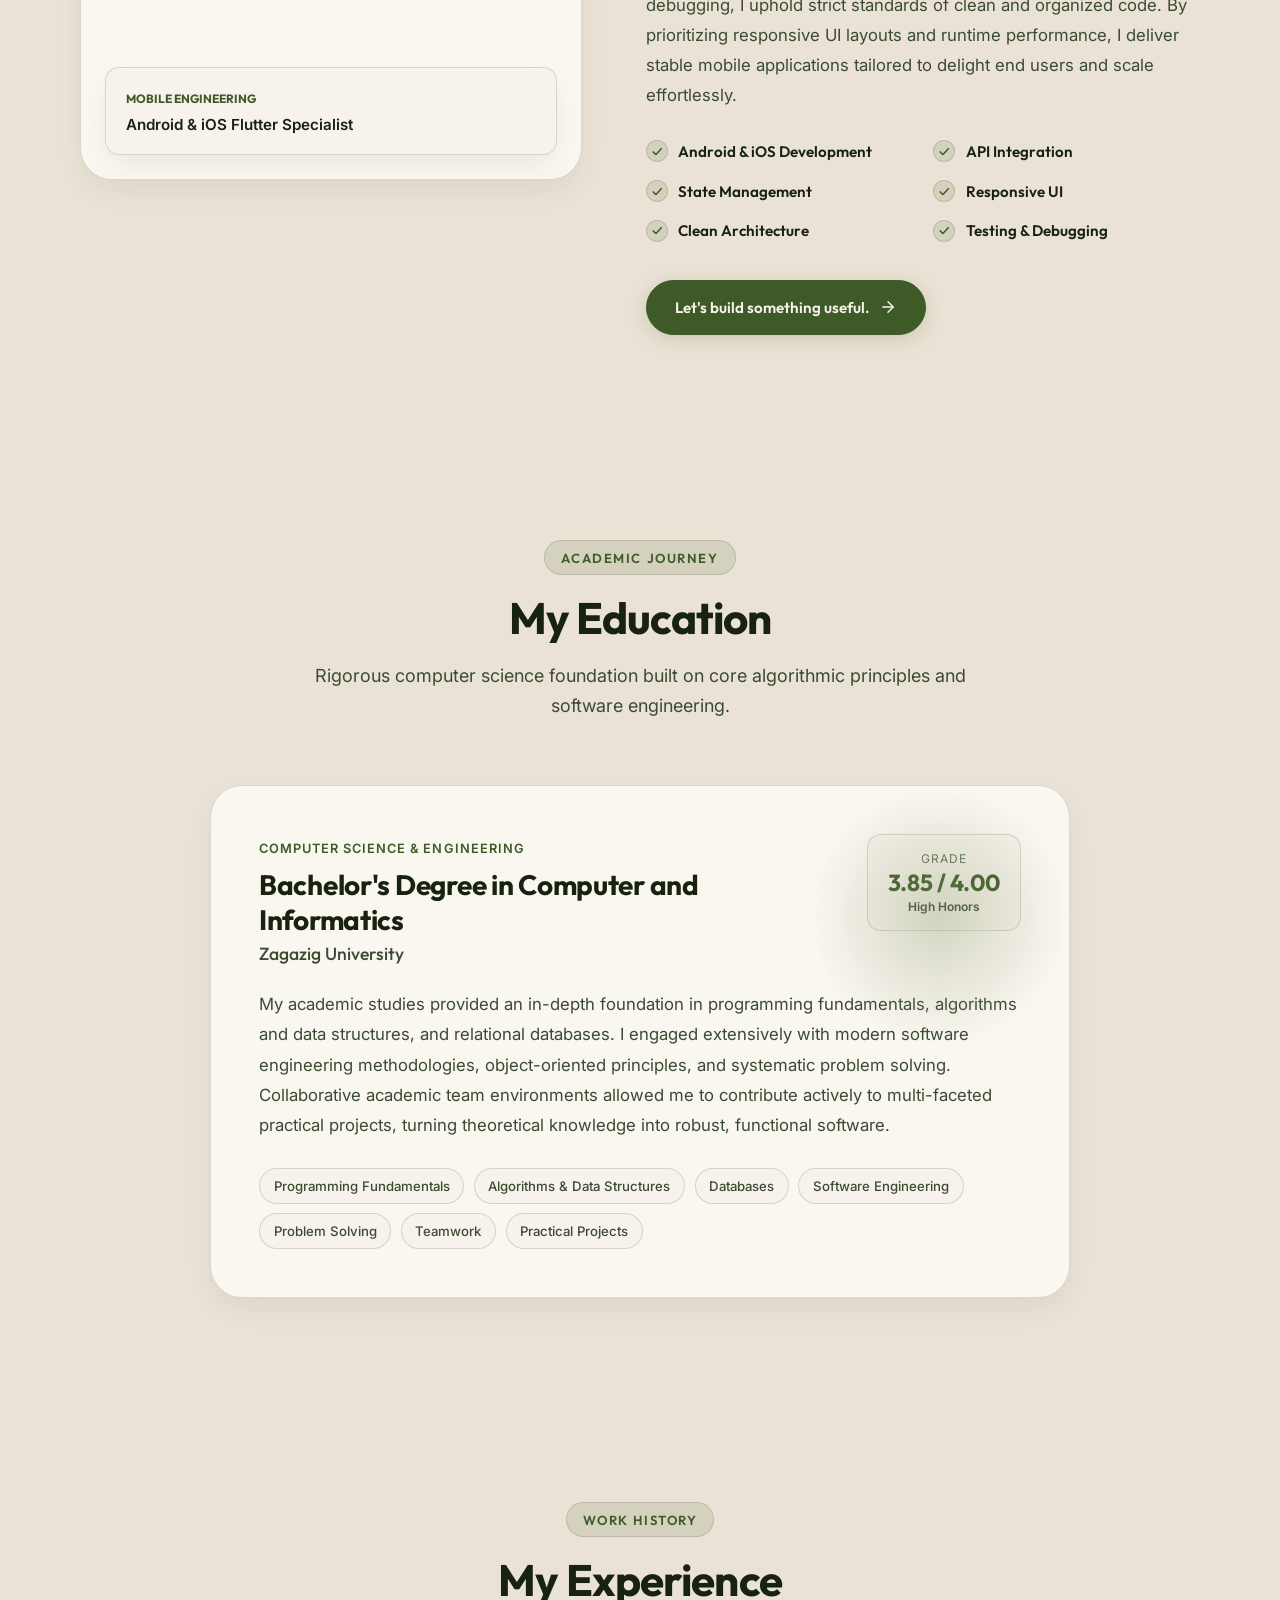
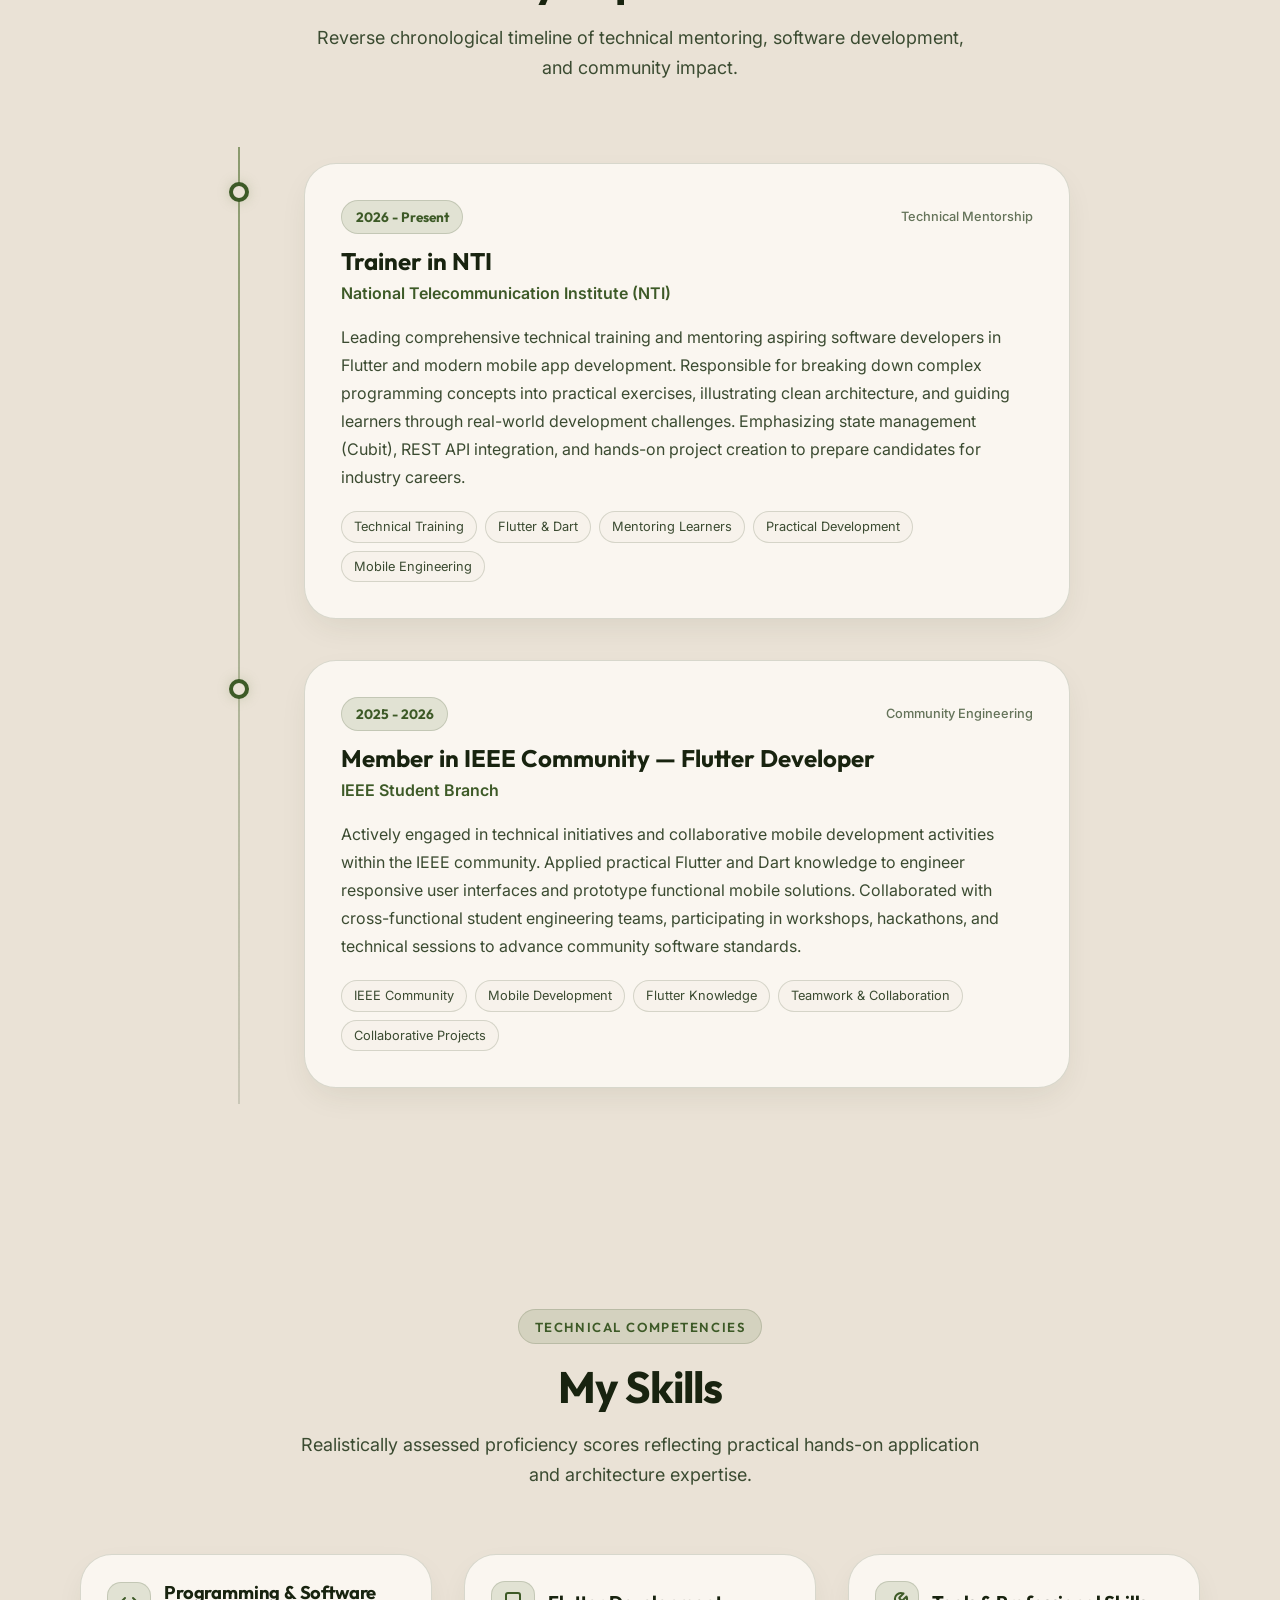
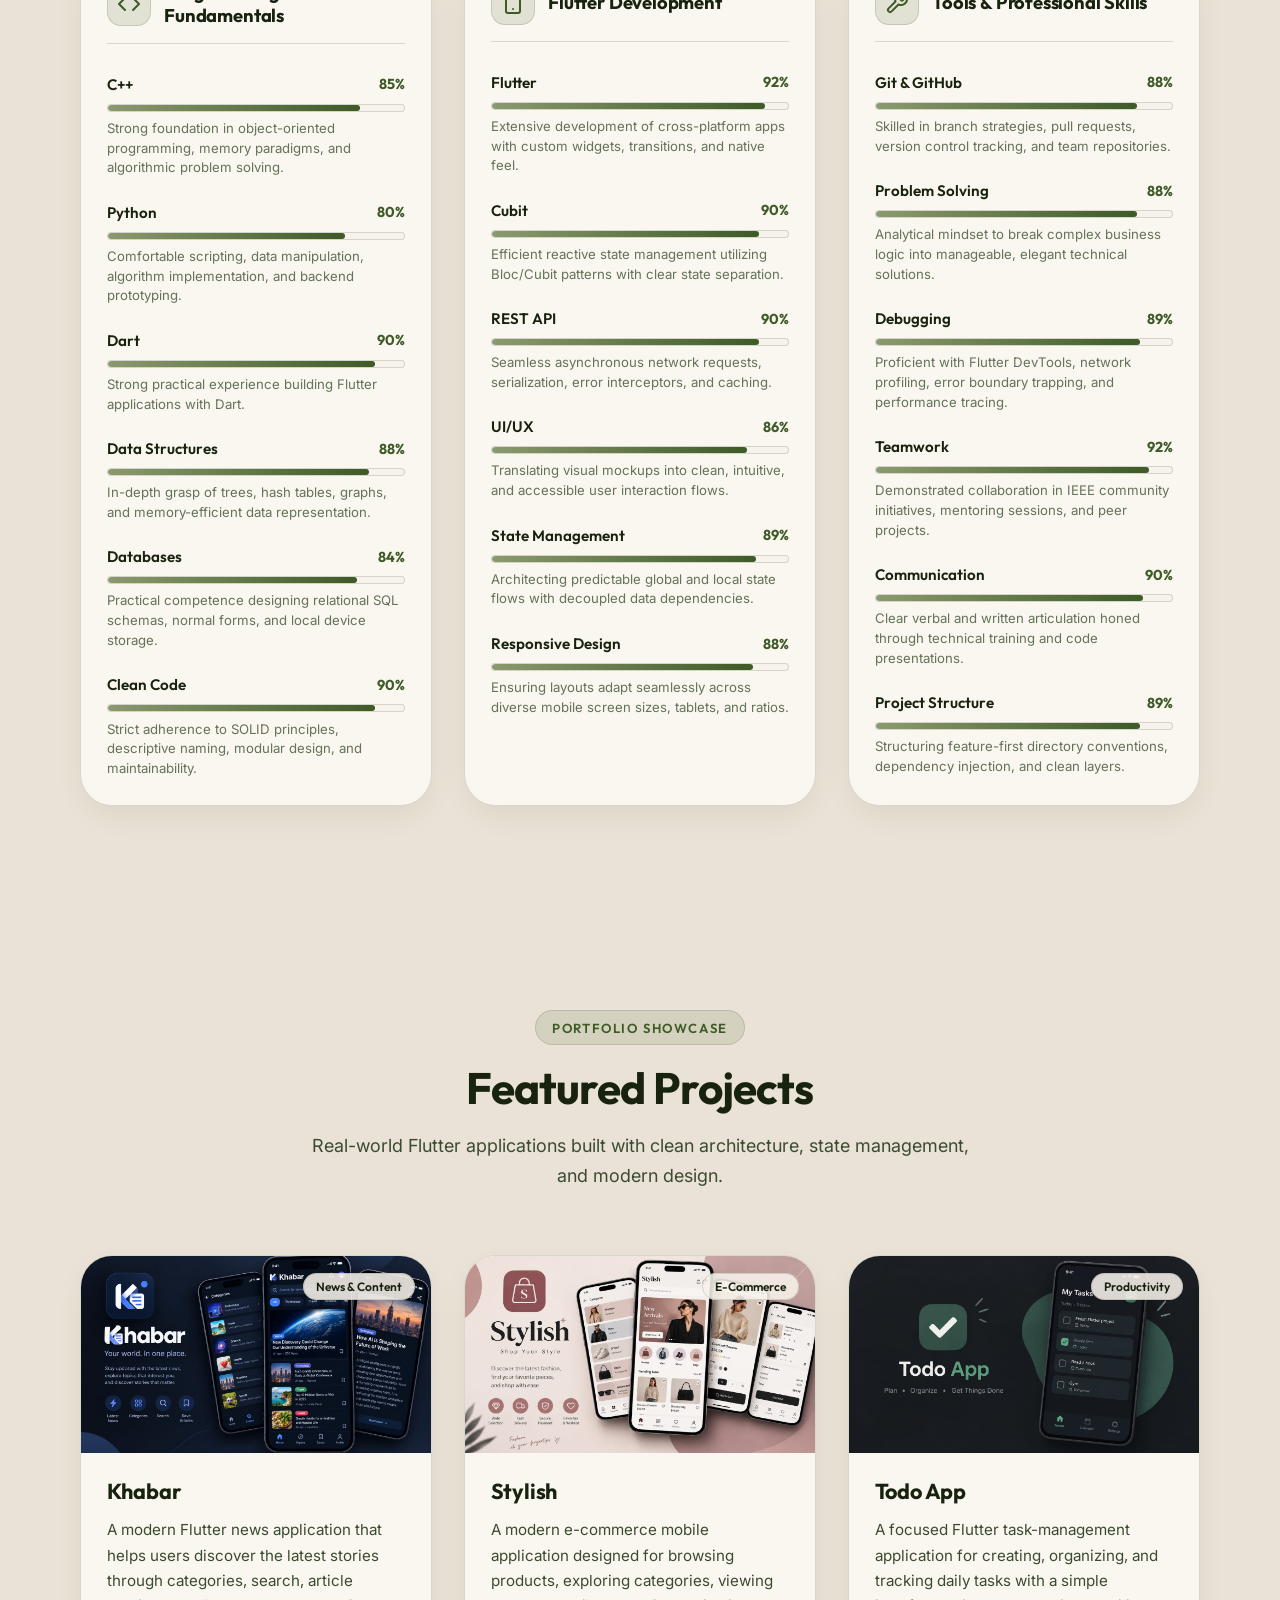
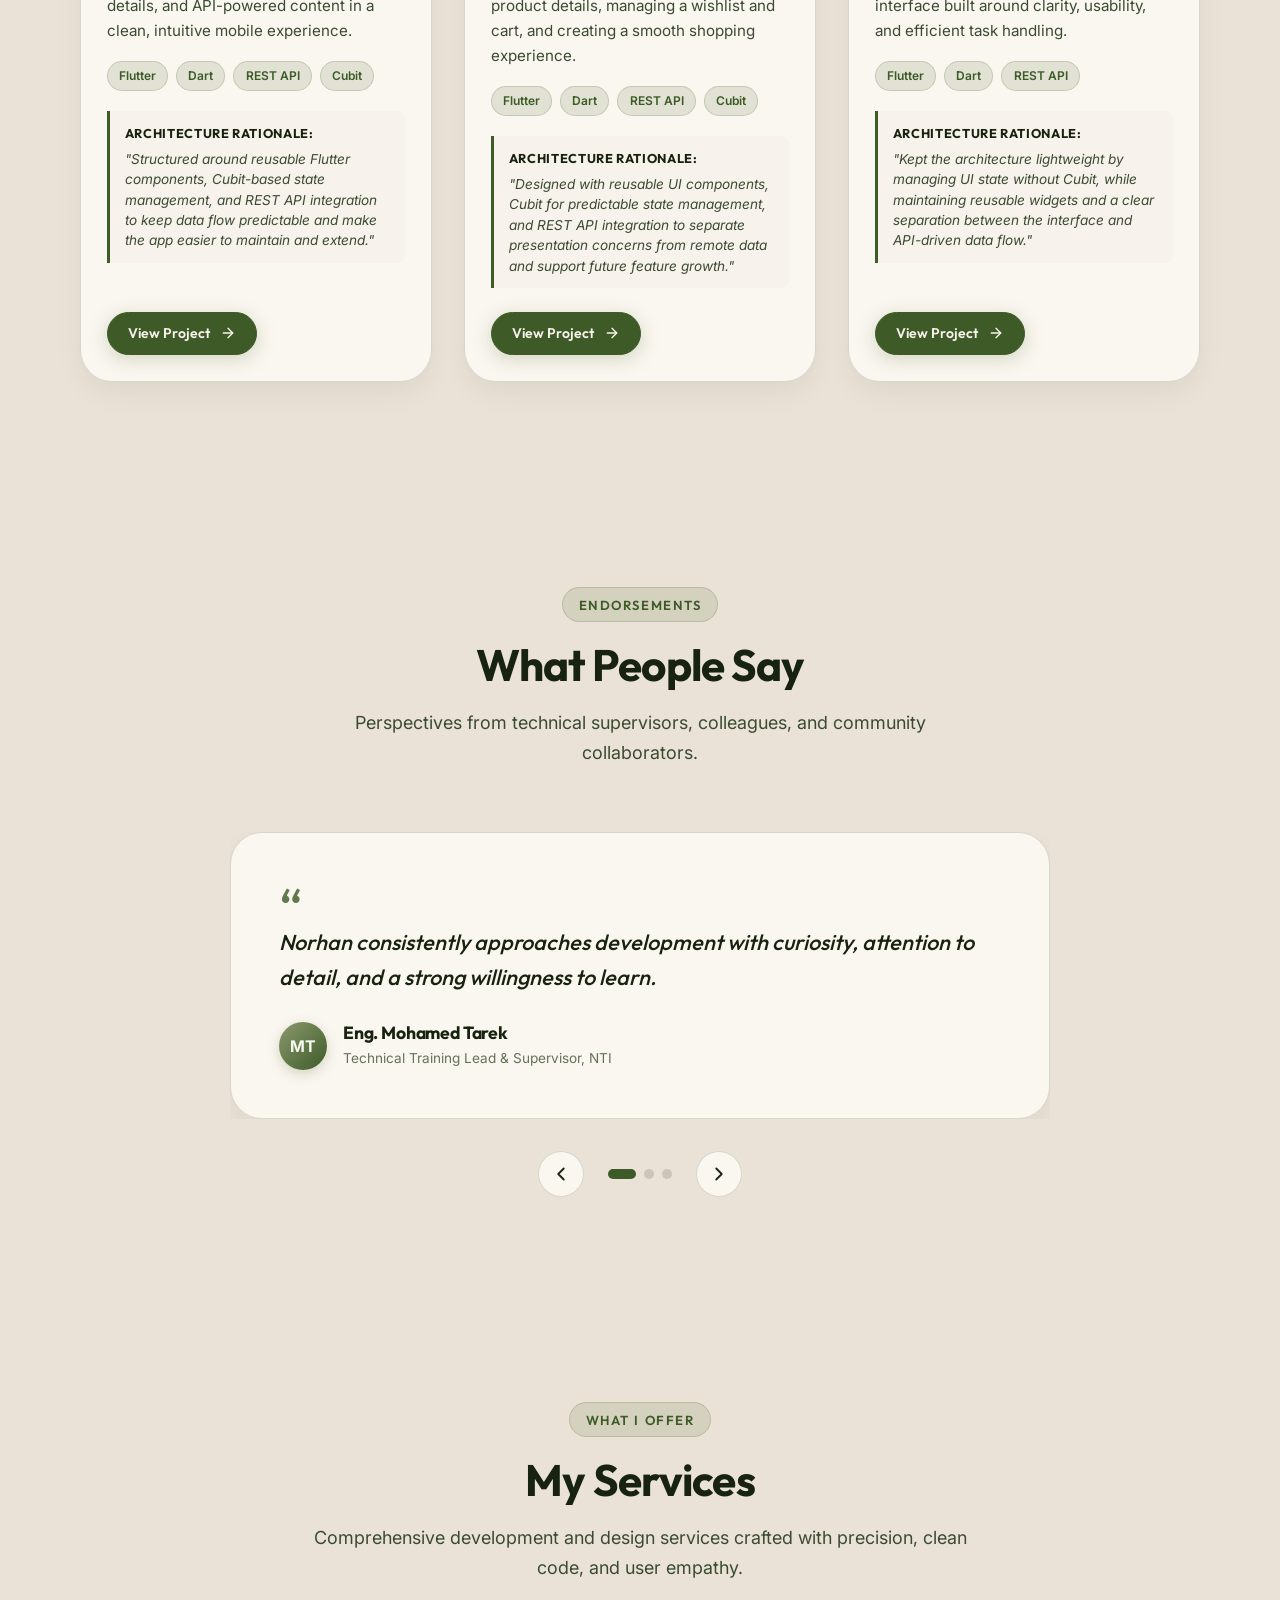
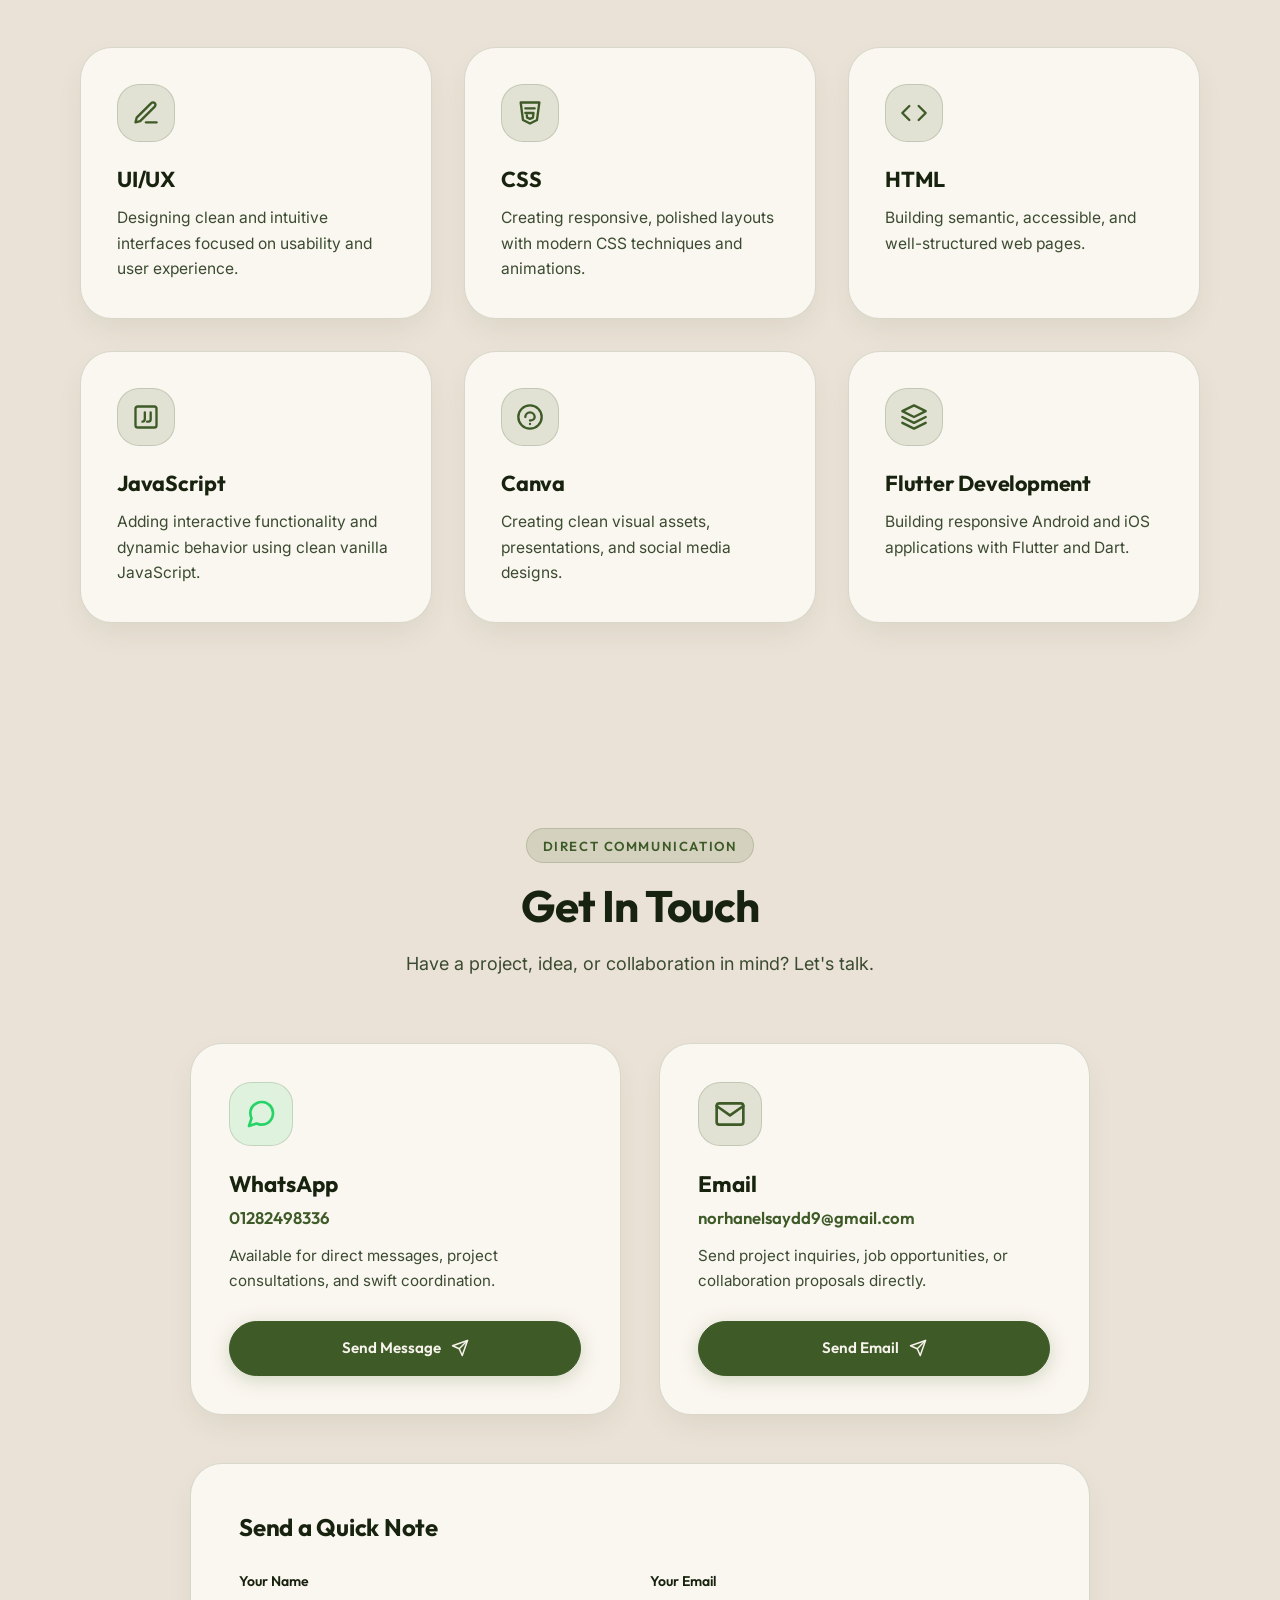
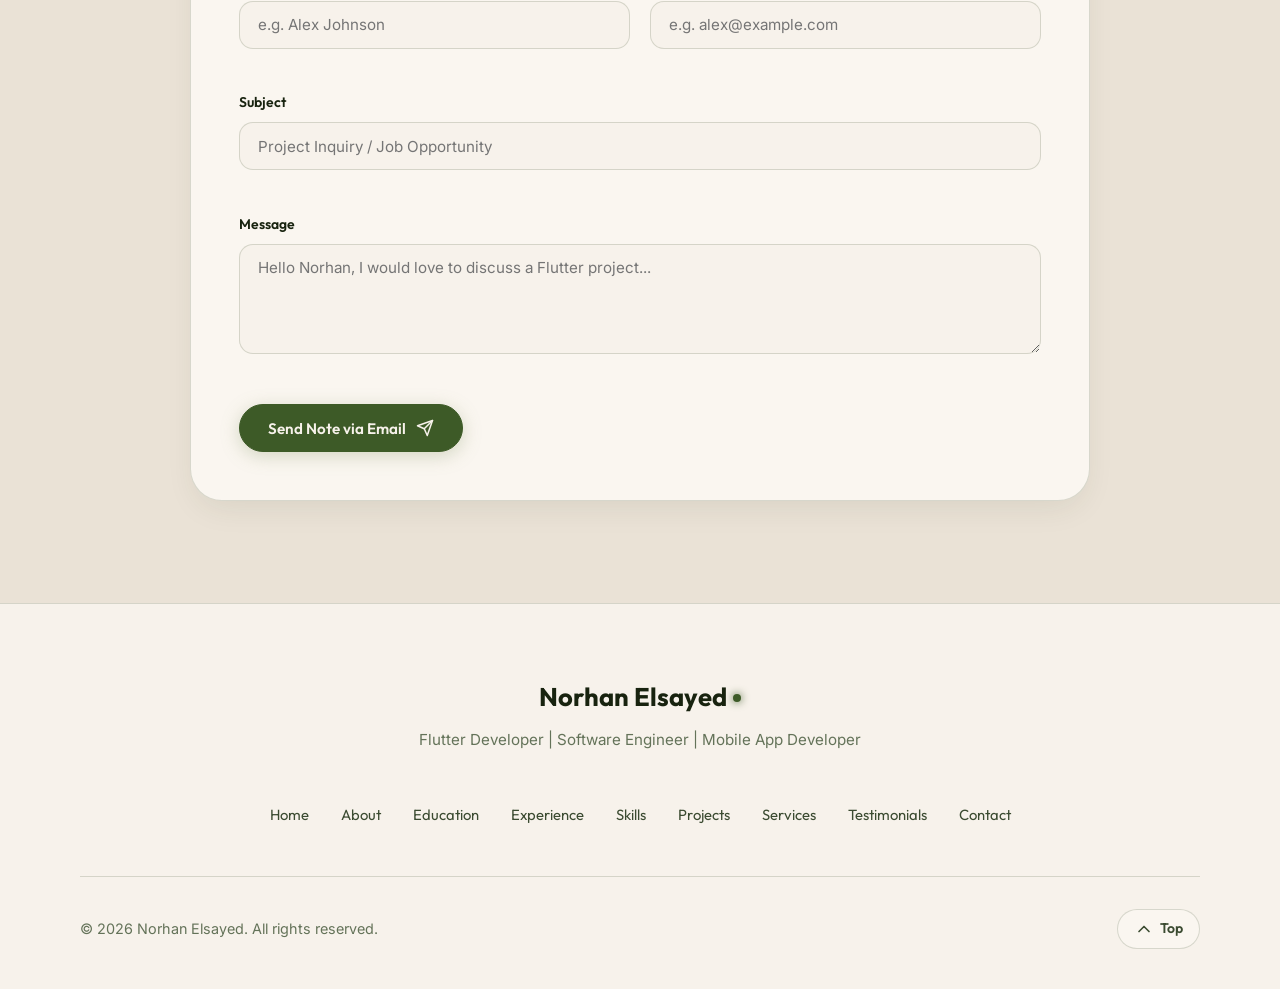
==== commit 350aa358: "--" ====
--- a/portfolio/index.html
+++ b/portfolio/index.html
@@ -993,9 +993,9 @@
               </svg>
             </div>
             <h3 class="contact-method-title">Email</h3>
-            <p class="contact-method-detail">ahmedelsayednn9@gmail.com</p>
+            <p class="contact-method-detail">norhanelsaydd9@gmail.com</p>
             <p class="contact-method-desc">Send project inquiries, job opportunities, or collaboration proposals directly.</p>
-            <a href="mailto:ahmedelsayednn9@gmail.com" class="btn btn-primary" aria-label="Send email to ahmedelsayednn9@gmail.com">
+            <a href="mailto:norhanelsaydd9@gmail.com" class="btn btn-primary" aria-label="Send email to norhanelsaydd9@gmail.com">
               <span>Send Email</span>
               <svg width="18" height="18" viewBox="0 0 24 24" fill="none" stroke="currentColor" stroke-width="2" stroke-linecap="round" stroke-linejoin="round" aria-hidden="true">
                 <line x1="22" y1="2" x2="11" y2="13"></line>
